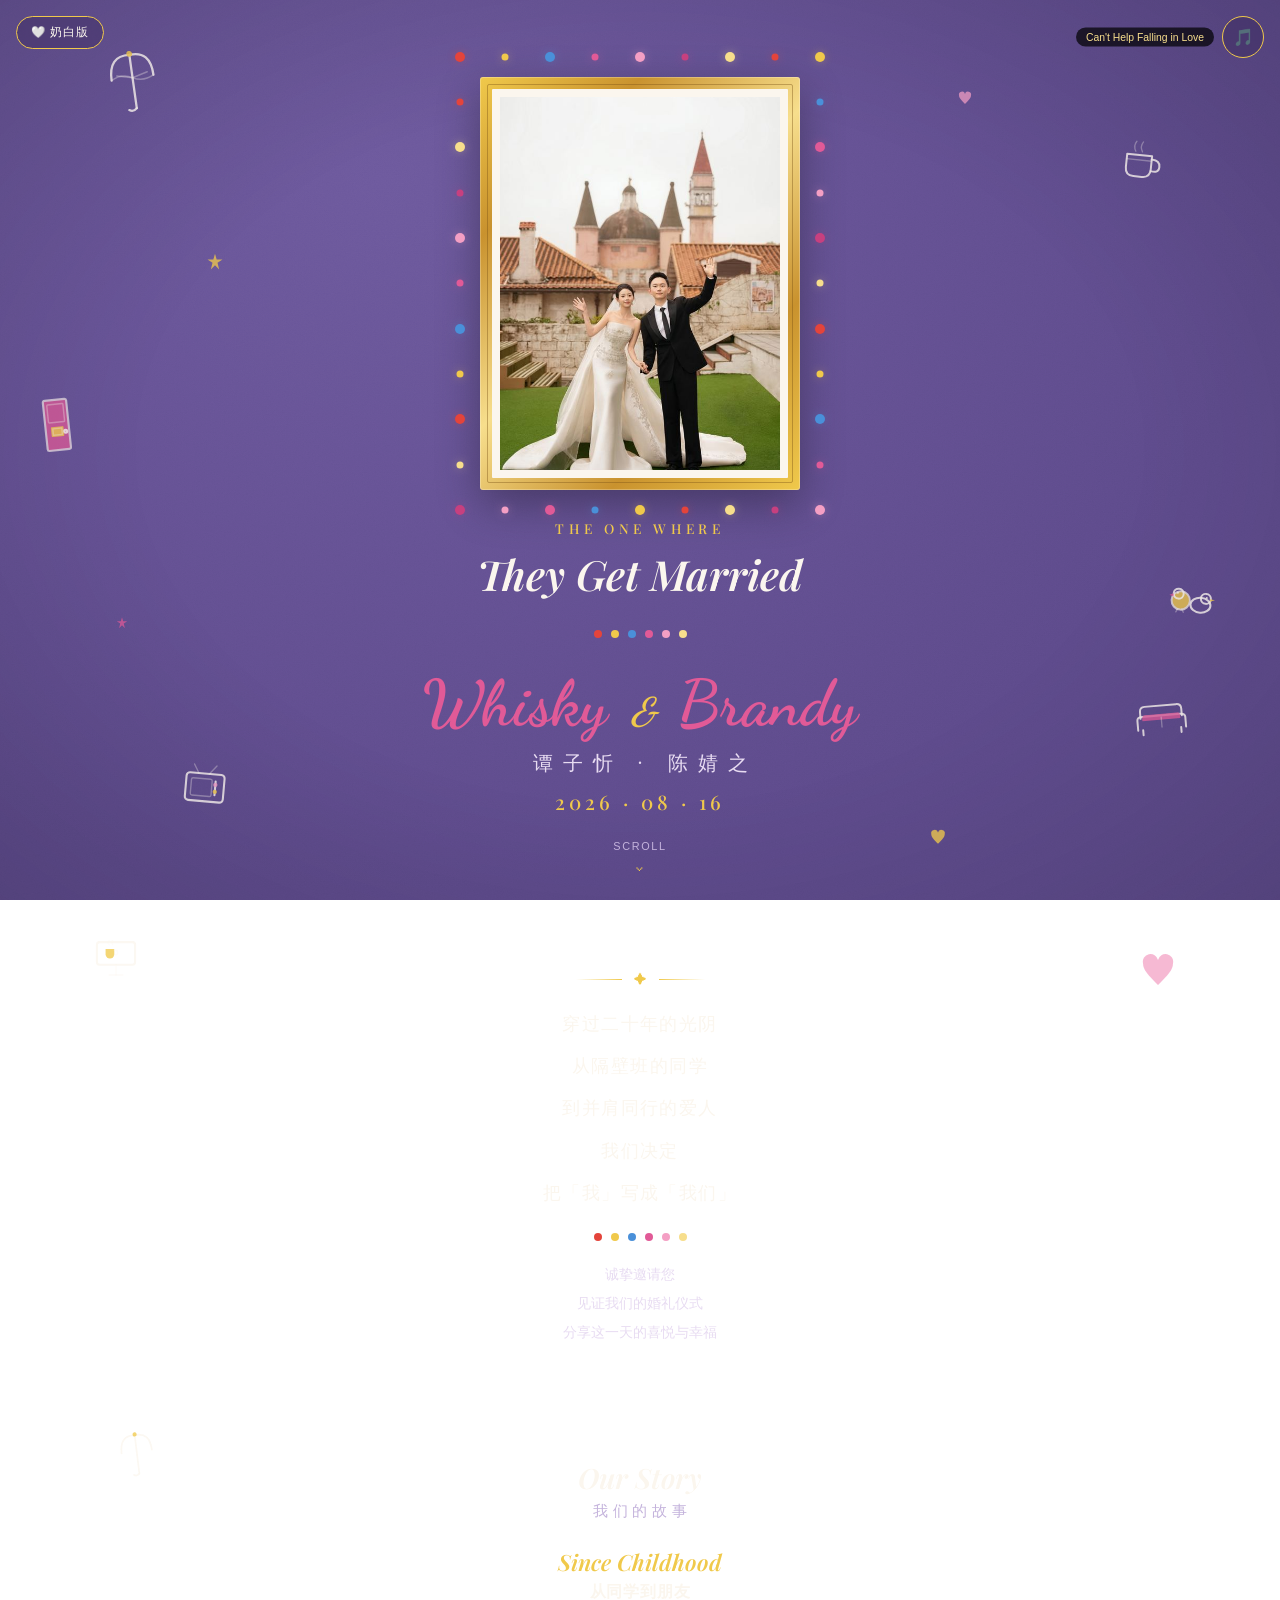
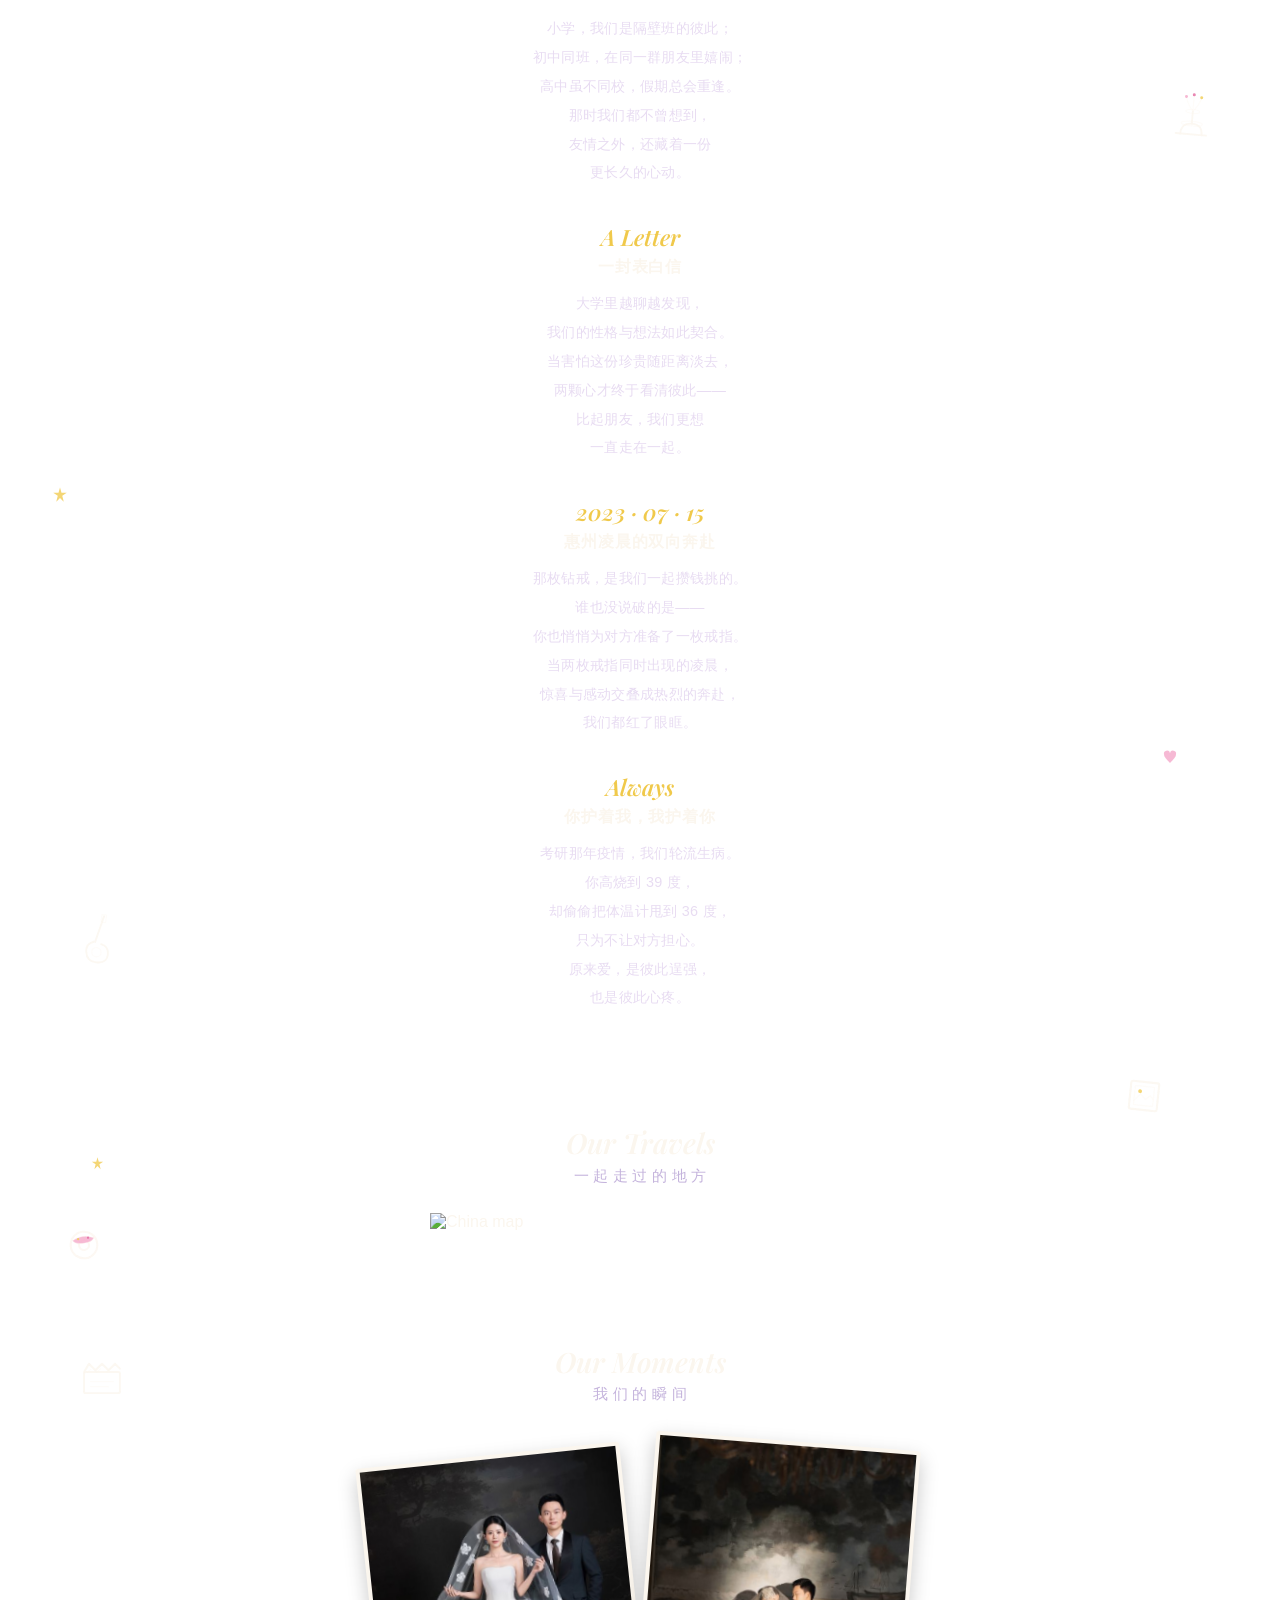
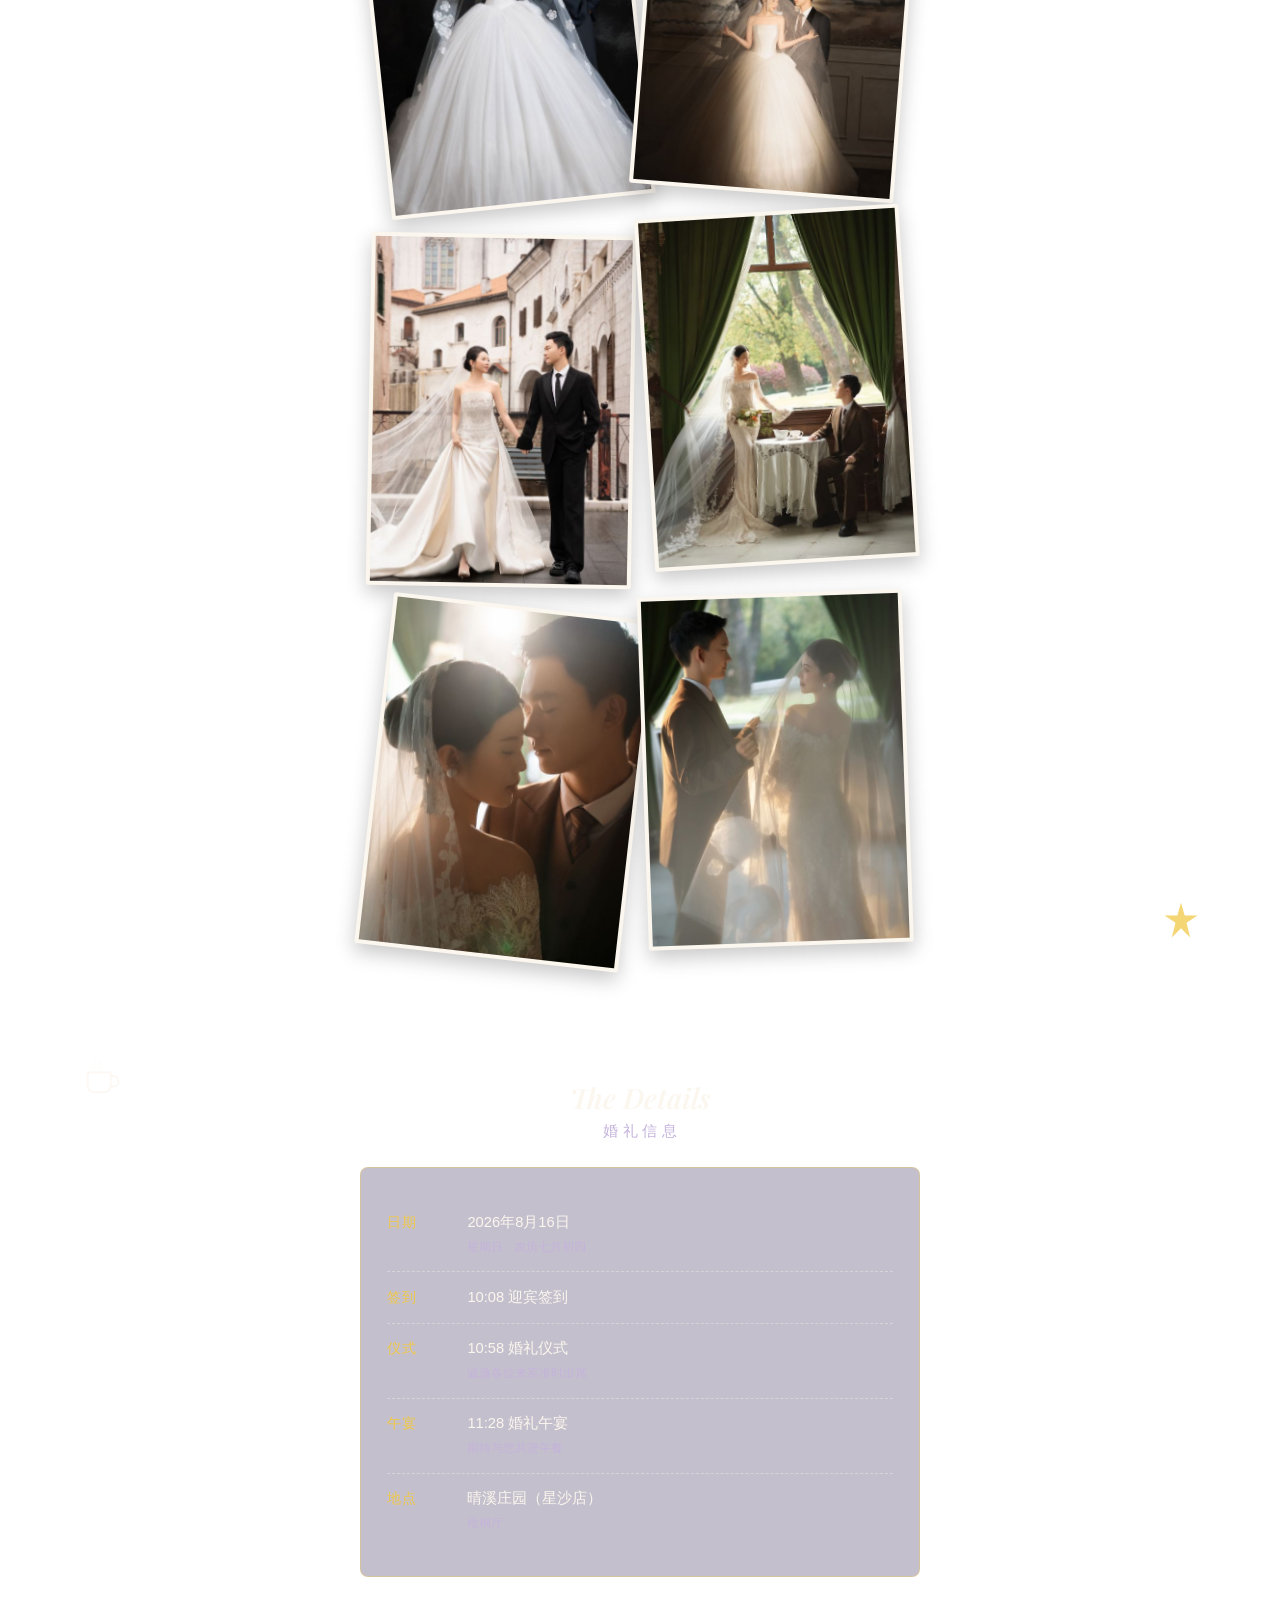
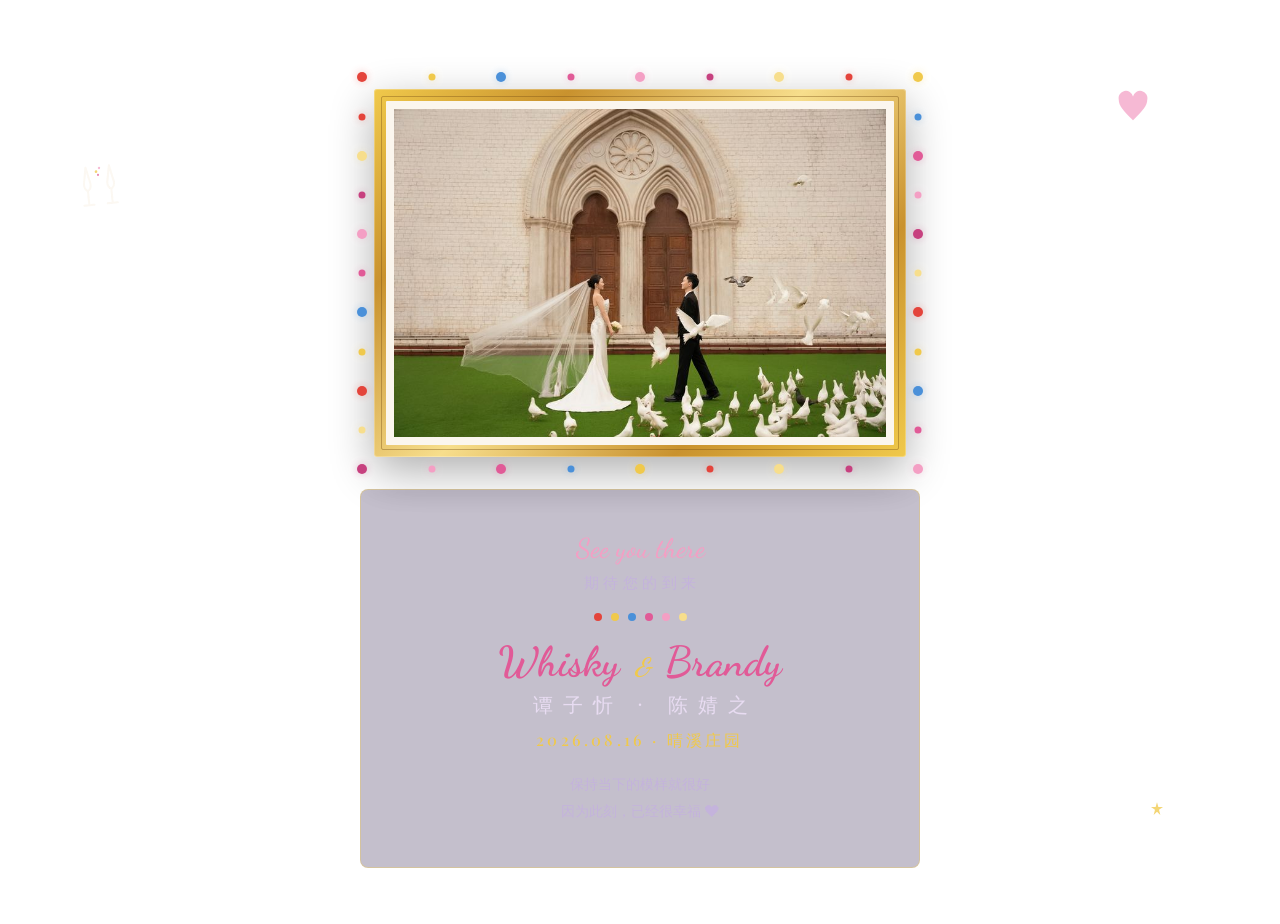
==== index.html @ 1d5b70a1 "Update with map img tag" ====
<!DOCTYPE html>
<html lang="zh-CN">
<head>
  <meta charset="UTF-8">
  <meta name="viewport" content="width=device-width, initial-scale=1.0, maximum-scale=1.0, user-scalable=no">
  <meta name="description" content="谭子忻 & 陈婧之 婚礼请帖 · 2026.08.16">
  <meta property="og:title" content="Whisky ❤ Brandy 婚礼请帖">
  <meta property="og:description" content="The One Where They Get Married · 2026年8月16日 · 晴溪庄园">
  <title>Whisky ❤ Brandy | 婚礼请帖</title>
  <style>
@font-face {
  font-family: 'Playfair Display';
  font-style: italic;
  font-weight: 400;
  font-display: swap;
  src: url([data-uri]) format('truetype');
}
@font-face {
  font-family: 'Playfair Display';
  font-style: italic;
  font-weight: 500;
  font-display: swap;
  src: url([data-uri]) format('truetype');
}
@font-face {
  font-family: 'Playfair Display';
  font-style: italic;
  font-weight: 600;
  font-display: swap;
  src: url([data-uri]) format('truetype');
}
@font-face {
  font-family: 'Playfair Display';
  font-style: normal;
  font-weight: 400;
  font-display: swap;
  src: url([data-uri]) format('truetype');
}
@font-face {
  font-family: 'Playfair Display';
  font-style: normal;
  font-weight: 500;
  font-display: swap;
  src: url([data-uri]) format('truetype');
}
@font-face {
  font-family: 'Playfair Display';
  font-style: normal;
  font-weight: 600;
  font-display: swap;
  src: url([data-uri]) format('truetype');
}
@font-face {
  font-family: 'Playfair Display';
  font-style: normal;
  font-weight: 700;
  font-display: swap;
  src: url([data-uri]) format('truetype');
}

@font-face {
  font-family: 'Dancing Script';
  font-style: normal;
  font-weight: 500;
  font-display: swap;
  src: url([data-uri]) format('truetype');
}
@font-face {
  font-family: 'Dancing Script';
  font-style: normal;
  font-weight: 600;
  font-display: swap;
  src: url([data-uri]) format('truetype');
}
@font-face {
  font-family: 'Dancing Script';
  font-style: normal;
  font-weight: 700;
  font-display: swap;
  src: url([data-uri]) format('truetype');
}


/* ============================================
   老友记浪漫紫 · 婚礼请帖
   谭子忻 Whisky ❤ 陈婧之 Brandy
   参照：小红书 @爱画画的金水水 手绘老友记风格
   双主题：纸质紫 / 纸质奶白
   ============================================ */



/* ============================================
   主题变量
   ============================================ */
:root {
  --font-serif: 'Playfair Display', 'Noto Serif SC', serif;
  --font-serif-cn: 'STSong', 'Songti SC', 'Noto Serif SC', 'SimSun', serif;
  --font-body: 'PingFang SC', 'Heiti SC', 'Microsoft YaHei', 'Hiragino Sans GB', sans-serif;
  --font-script: 'Dancing Script', cursive;
  --transition: 0.5s cubic-bezier(0.25, 0.46, 0.45, 0.94);
}

/* ===== 纸质紫主题 ===== */
.theme-purple {
  --paper-base: #6E5A9E;          /* 纸质暖紫底 */
  --paper-base-2: #5E4B8C;
  --ink: #FBF6EE;                 /* 主文字（奶白墨） */
  --ink-soft: #E8DCF2;
  --ink-muted: #C4B3DC;
  --accent-gold: #F0C94B;         /* 金色 */
  --accent-gold-soft: #F7DE8C;
  --accent-pink: #F49FC4;         /* 柔粉 */
  --accent-magenta: #E15A97;      /* 品红 */
  --line-color: rgba(251, 246, 238, 0.85);  /* 手绘线条色 */
  --line-soft: rgba(251, 246, 238, 0.35);
  --panel-bg: rgba(43, 27, 74, 0.28);
  --panel-border: rgba(240, 201, 75, 0.35);
  --frame-mat: #FBF6EE;           /* 相框卡纸色 */
}

/* ===== 纸质奶白主题 ===== */
.theme-cream {
  --paper-base: #F3EADA;          /* 纸质奶白底 */
  --paper-base-2: #EBE0CC;
  --ink: #5A3A6E;                 /* 主文字（紫墨） */
  --ink-soft: #6E4E82;
  --ink-muted: #A98FB8;
  --accent-gold: #C99A2E;
  --accent-gold-soft: #E0B84E;
  --accent-pink: #D96BA0;
  --accent-magenta: #C7407F;
  --line-color: rgba(90, 58, 110, 0.8);
  --line-soft: rgba(90, 58, 110, 0.3);
  --panel-bg: rgba(255, 255, 255, 0.4);
  --panel-border: rgba(201, 154, 46, 0.4);
  --frame-mat: #FFFDF8;
}

/* ============================================
   RESET
   ============================================ */
*, *::before, *::after { margin: 0; padding: 0; box-sizing: border-box; }

html { scroll-behavior: smooth; -webkit-tap-highlight-color: transparent; }

body {
  font-family: var(--font-body);
  color: var(--ink);
  min-height: 100vh;
  overflow-x: hidden;
  -webkit-font-smoothing: antialiased;
  -moz-osx-font-smoothing: grayscale;
  position: relative;
}

/* ============================================
   纸质质感背景
   底色渐变 + SVG 噪点纸纹 + 极淡纤维
   ============================================ */
.paper-bg {
  position: fixed; inset: 0; z-index: -3;
  background:
    radial-gradient(ellipse at 30% 20%, var(--paper-base) 0%, var(--paper-base-2) 70%, var(--paper-base-2) 100%);
}

/* 纸张纤维噪点（SVG feTurbulence data URI） */
.paper-texture {
  position: fixed; inset: 0; z-index: -2;
  background-image: url("data:image/svg+xml,%3Csvg xmlns='http://www.w3.org/2000/svg' width='300' height='300'%3E%3Cfilter id='n'%3E%3CfeTurbulence type='fractalNoise' baseFrequency='0.9' numOctaves='4' stitchTiles='stitch'/%3E%3CfeColorMatrix type='saturate' values='0'/%3E%3C/filter%3E%3Crect width='100%25' height='100%25' filter='url(%23n)'/%3E%3C/svg%3E");
  opacity: 0.05;
  mix-blend-mode: overlay;
  pointer-events: none;
}

/* 柔和光晕 */
.paper-vignette {
  position: fixed; inset: 0; z-index: -1;
  background: radial-gradient(ellipse at center, transparent 55%, rgba(0,0,0,0.12) 100%);
  pointer-events: none;
}

/* ============================================
   手绘卡通装饰 — 散落定位
   ============================================ */
.doodle {
  position: absolute;
  pointer-events: none;
  z-index: 1;
  opacity: 0.9;
}

.doodle svg { display: block; width: 100%; height: 100%; }

/* 线描路径统一色（全局适用） */
.stroke, .doodle .stroke {
  fill: none;
  stroke: var(--line-color);
  stroke-width: 2.4;
  stroke-linecap: round;
  stroke-linejoin: round;
}

.stroke-thin, .doodle .stroke-thin {
  fill: none;
  stroke: var(--line-soft);
  stroke-width: 1.6;
  stroke-linecap: round;
  stroke-linejoin: round;
}

.doodle .fill-gold { fill: var(--accent-gold); opacity: 0.85; }
.doodle .fill-pink { fill: var(--accent-pink); opacity: 0.8; }
.doodle .fill-mag { fill: var(--accent-magenta); opacity: 0.8; }

/* 漂浮动画 */
.float-a { animation: floatA 6s ease-in-out infinite; }
.float-b { animation: floatB 7s ease-in-out infinite; }
.float-c { animation: floatC 5.5s ease-in-out infinite; }

@keyframes floatA { 0%,100%{transform:translateY(0) rotate(-3deg);} 50%{transform:translateY(-10px) rotate(3deg);} }
@keyframes floatB { 0%,100%{transform:translateY(0) rotate(2deg);} 50%{transform:translateY(-8px) rotate(-2deg);} }
@keyframes floatC { 0%,100%{transform:translate(0,0) scale(1);} 50%{transform:translate(0,-6px) scale(1.05);} }

/* ============================================
   🎬 金色相框 — 老友记灵魂（Monica 门上的金相框）
   ============================================ */
.gold-frame {
  position: relative;
  padding: 12px;
  background:
    linear-gradient(135deg, #F0C94B 0%, #C9922E 22%, #F7DE8C 48%, #C9922E 74%, #F0C94B 100%);
  border-radius: 3px;
  box-shadow:
    0 0 0 1px rgba(255,255,255,0.25) inset,
    0 14px 44px rgba(0,0,0,0.32);
}

.gold-frame::before {
  content: '';
  position: absolute;
  inset: 7px;
  border: 1.5px solid rgba(120,80,20,0.4);
  border-radius: 2px;
  pointer-events: none;
  z-index: 2;
}

/* 相框卡纸内衬 */
.gold-frame .mat {
  padding: 8px;
  background: var(--frame-mat);
  border-radius: 1px;
}

.gold-frame .frame-photo {
  position: relative;
  overflow: hidden;
  display: block;
  line-height: 0;
}

.gold-frame .frame-photo img {
  display: block;
  width: 100%;
  height: auto;
  object-fit: cover;
}

/* 相框四周彩色圆点环 */
.dot-ring { position: absolute; inset: -20px; pointer-events: none; z-index: 1; }
.deco-dot { position: absolute; border-radius: 50%; z-index: 1; transform: translate(-50%,-50%); }

/* ============================================
   📝 排版
   ============================================ */
.episode-label {
  font-family: var(--font-serif);
  font-size: clamp(0.68rem, 2.2vw, 0.85rem);
  font-weight: 500;
  letter-spacing: 0.34em;
  text-transform: uppercase;
  color: var(--accent-gold);
  text-align: center;
}

.main-title {
  font-family: var(--font-serif);
  font-size: clamp(1.7rem, 5.5vw, 2.6rem);
  font-weight: 700;
  font-style: italic;
  color: var(--ink);
  text-align: center;
  line-height: 1.25;
}

.couple-names {
  font-family: var(--font-script);
  font-size: clamp(2.6rem, 8.5vw, 4rem);
  font-weight: 700;
  color: var(--accent-magenta);
  text-align: center;
  line-height: 1.1;
}

.couple-names .amp { color: var(--accent-gold); font-size: 0.6em; font-style: italic; padding: 0 0.12em; }

.couple-names-cn {
  font-family: var(--font-serif-cn);
  font-size: clamp(1rem, 3vw, 1.25rem);
  font-weight: 500;
  color: var(--ink-soft);
  text-align: center;
  letter-spacing: 0.5em;
  text-indent: 0.5em;
}

.date-display {
  font-family: var(--font-serif);
  font-size: clamp(1rem, 3vw, 1.25rem);
  font-weight: 500;
  color: var(--accent-gold);
  text-align: center;
  letter-spacing: 0.2em;
}

.section-heading {
  font-family: var(--font-serif);
  font-size: clamp(1.3rem, 4vw, 1.75rem);
  font-weight: 600;
  font-style: italic;
  color: var(--ink);
  text-align: center;
  margin-bottom: 0.3rem;
}

.section-heading-cn {
  font-family: var(--font-serif-cn);
  font-size: clamp(0.82rem, 2.5vw, 0.95rem);
  font-weight: 400;
  color: var(--ink-muted);
  letter-spacing: 0.3em;
  text-align: center;
  text-indent: 0.3em;
  margin-bottom: 1.6rem;
}

/* ============================================
   分隔装饰
   ============================================ */
.dot-divider {
  display: flex; align-items: center; justify-content: center;
  gap: 9px; margin: 1.2rem 0;
}
.dot-divider span { width: 8px; height: 8px; border-radius: 50%; }
.dot-divider span:nth-child(1){background:#E4443B;}
.dot-divider span:nth-child(2){background:var(--accent-gold);}
.dot-divider span:nth-child(3){background:#4A90D9;}
.dot-divider span:nth-child(4){background:var(--accent-magenta);}
.dot-divider span:nth-child(5){background:var(--accent-pink);}
.dot-divider span:nth-child(6){background:var(--accent-gold-soft);}

.line-divider {
  display: flex; align-items: center; justify-content: center;
  gap: 12px; margin: 1rem 0; color: var(--accent-gold); font-size: 0.8rem;
}
.line-divider::before, .line-divider::after {
  content: ''; width: 46px; height: 1px;
  background: linear-gradient(90deg, transparent, var(--accent-gold));
}
.line-divider::after { background: linear-gradient(90deg, var(--accent-gold), transparent); }

/* ============================================
   信息面板
   ============================================ */
.info-panel {
  background: var(--panel-bg);
  border: 1px solid var(--panel-border);
  border-radius: 8px;
  padding: 1.8rem 1.6rem;
  backdrop-filter: blur(4px);
  -webkit-backdrop-filter: blur(4px);
}

.info-row {
  display: flex; align-items: baseline; gap: 1rem;
  padding: 0.85rem 0;
  border-bottom: 1px dashed var(--line-soft);
}
.info-row:last-child { border-bottom: none; }
.info-row .label {
  font-family: var(--font-serif-cn); font-size: 0.9rem;
  color: var(--accent-gold); min-width: 4.5em; letter-spacing: 0.1em; font-weight: 500;
}
.info-row .value {
  font-family: var(--font-body); font-size: 0.92rem;
  color: var(--ink); line-height: 1.6; font-weight: 300; flex: 1;
}
.info-row .value .sub { display: block; font-size: 0.78rem; color: var(--ink-muted); margin-top: 0.2rem; }

/* ============================================
   照片
   ============================================ */
.photo { overflow: hidden; border-radius: 4px; border: 1px solid var(--panel-border); }
.photo img { display: block; width: 100%; height: 100%; object-fit: cover; transition: transform var(--transition); }
.photo:hover img { transform: scale(1.05); }

/* ============================================
   音乐按钮
   ============================================ */
.music-player { position: fixed; top: 16px; right: 16px; z-index: 100; }
.music-btn {
  width: 42px; height: 42px; border-radius: 50%;
  border: 1.5px solid var(--accent-gold);
  background: var(--panel-bg);
  color: var(--accent-gold);
  font-size: 1.05rem; cursor: pointer;
  backdrop-filter: blur(8px);
  display: flex; align-items: center; justify-content: center;
  transition: all var(--transition);
}
.music-btn:hover { background: rgba(225,90,151,0.25); }
.music-btn.playing { animation: musicPulse 1.4s ease-in-out infinite; }
.music-label {
  position: absolute; right: 50px; top: 50%; transform: translateY(-50%);
  background: rgba(0,0,0,0.7); color: #F7DE8C; font-size: 0.65rem;
  padding: 4px 10px; border-radius: 12px; white-space: nowrap;
  opacity: 0; transition: opacity 0.3s; pointer-events: none;
}
.music-label.show { opacity: 1; }
@keyframes musicPulse { 0%,100%{transform:scale(1);} 50%{transform:scale(1.08);} }

/* ============================================
   主题切换按钮
   ============================================ */
.theme-switch {
  position: fixed; top: 16px; left: 16px; z-index: 100;
  display: inline-flex; align-items: center; gap: 6px;
  padding: 8px 14px; border-radius: 50px;
  border: 1.5px solid var(--accent-gold);
  background: var(--panel-bg);
  color: var(--ink);
  font-family: var(--font-serif-cn); font-size: 0.72rem; letter-spacing: 0.08em;
  cursor: pointer; text-decoration: none;
  backdrop-filter: blur(8px);
  transition: all var(--transition);
}
.theme-switch:hover { background: rgba(225,90,151,0.2); }

/* ============================================
   进场动画
   ============================================ */
.reveal { opacity: 0; transform: translateY(28px); transition: opacity 0.9s ease, transform 0.9s ease; }
.reveal.in { opacity: 1; transform: translateY(0); }

/* 滚动条 / 选中 */
::-webkit-scrollbar { width: 4px; }
::-webkit-scrollbar-track { background: transparent; }
::-webkit-scrollbar-thumb { background: var(--panel-border); border-radius: 2px; }
::selection { background: rgba(225,90,151,0.4); color: #fff; }

/* ============================================
   滚动版布局 · scroll.css
   ============================================ */

/* --- 封面 --- */
.hero {
  position: relative;
  min-height: 100vh;
  display: flex;
  flex-direction: column;
  align-items: center;
  justify-content: center;
  padding: 4.5rem 1.5rem 5rem;
  overflow: hidden;
}

.hero-inner {
  display: flex;
  flex-direction: column;
  align-items: center;
  gap: 1.8rem;
  max-width: 380px;
  width: 100%;
  position: relative;
  z-index: 2;
}

.hero-frame {
  position: relative;
  width: 100%;
  max-width: 290px;
  margin: 0 auto;
}

.hero-frame .frame-photo img { aspect-ratio: 3 / 4; }

/* 双图封面：两张并排微微倾斜 */
.hero-duo {
  position: relative;
  display: flex;
  justify-content: center;
  align-items: flex-start;
  gap: 0;
  width: 100%;
  max-width: 340px;
  margin: 0 auto;
  padding: 6px 0;
}
.hero-duo .duo-frame {
  position: relative;
  width: 52%;
  flex: 0 0 52%;
}
.hero-duo .duo-frame .frame-photo img { aspect-ratio: 3 / 4; }
.hero-duo .duo-a { transform: rotate(-4deg); z-index: 2; }
.hero-duo .duo-b { transform: rotate(4deg); margin-left: -12%; z-index: 1; margin-top: 18px; }
.hero-duo .duo-frame .dot-ring { inset: -14px; }

.hero-text {
  display: flex;
  flex-direction: column;
  align-items: center;
  gap: 0.7rem;
  width: 100%;
}

/* 下滑提示 */
.scroll-cue {
  position: absolute;
  bottom: 1.6rem;
  left: 50%;
  transform: translateX(-50%);
  display: flex;
  flex-direction: column;
  align-items: center;
  gap: 0.2rem;
  color: var(--ink-muted);
  font-size: 0.68rem;
  letter-spacing: 0.15em;
  z-index: 2;
  animation: cueBounce 2s ease-in-out infinite;
}
.scroll-cue .arrow { font-size: 1.2rem; line-height: 1; color: var(--accent-gold); }
@keyframes cueBounce {
  0%,100% { transform: translateX(-50%) translateY(0); opacity: 0.5; }
  50% { transform: translateX(-50%) translateY(6px); opacity: 1; }
}

/* --- 通用 section --- */
.section {
  position: relative;
  padding: 3.5rem 1.5rem;
  display: flex;
  justify-content: center;
  overflow: hidden;
}
.section-inner { width: 100%; max-width: 420px; position: relative; z-index: 2; }

/* --- 邀请诗 --- */
.invite { text-align: center; }
.invite-poem {
  font-family: var(--font-serif-cn);
  font-size: 1.1rem; font-weight: 300;
  color: var(--ink); line-height: 2.4; letter-spacing: 0.08em;
}
.invite-sub {
  font-family: var(--font-body); font-size: 0.9rem; font-weight: 300;
  color: var(--ink-soft); line-height: 2; margin-top: 0.5rem;
}

/* --- 故事时间线 --- */
.story-item { margin-bottom: 2.2rem; }
.story-item:last-child { margin-bottom: 0; }

.story-year {
  font-family: var(--font-serif);
  font-size: 1.4rem; font-weight: 700; font-style: italic;
  color: var(--accent-gold);
  text-align: center; margin-bottom: 0.3rem;
}
.story-title {
  font-family: var(--font-serif-cn);
  font-size: 1rem; font-weight: 600;
  color: var(--ink); text-align: center; margin-bottom: 0.7rem;
  letter-spacing: 0.05em;
}
.story-text {
  font-family: var(--font-body); font-size: 0.9rem; font-weight: 300;
  color: var(--ink-soft); line-height: 2; text-align: center; letter-spacing: 0.02em;
}

/* --- 我们的小事（favorites） --- */
.fav-grid {
  display: grid;
  grid-template-columns: repeat(2, 1fr);
  gap: 12px;
}
.fav-card {
  background: var(--panel-bg);
  border: 1px solid var(--panel-border);
  border-radius: 8px;
  padding: 1.2rem 1rem;
  text-align: center;
}
.fav-icon { width: 44px; height: 44px; margin: 0 auto 0.6rem; }
.fav-label {
  font-family: var(--font-serif-cn); font-size: 0.78rem;
  color: var(--accent-gold); letter-spacing: 0.15em; margin-bottom: 0.3rem;
}
.fav-value {
  font-family: var(--font-body); font-size: 0.85rem; font-weight: 300;
  color: var(--ink); line-height: 1.6;
}

/* --- 照片墙（2×3 网格，倾斜错落，松弛拍立得感） --- */
.gallery {
  display: grid;
  grid-template-columns: repeat(2, 1fr);
  gap: 24px 18px;
  padding: 14px 6px;
}
.gallery .photo {
  aspect-ratio: 3 / 4;
  border: 4px solid var(--frame-mat);
  border-radius: 3px;
  box-shadow: 0 8px 20px rgba(0, 0, 0, 0.22);
  transition: transform var(--transition), box-shadow var(--transition);
  will-change: transform;
}
/* 每张不同的倾斜 + 上下左右错落（大幅随机，无规律） */
.gallery .photo:nth-child(1) { transform: rotate(-6deg) translate(6px, 10px); }
.gallery .photo:nth-child(2) { transform: rotate(4.5deg) translate(-7px, -4px); }
.gallery .photo:nth-child(3) { transform: rotate(1deg) translate(3px, 12px); }
.gallery .photo:nth-child(4) { transform: rotate(-3.5deg) translate(-4px, -11px); }
.gallery .photo:nth-child(5) { transform: rotate(6.5deg) translate(8px, 5px); }
.gallery .photo:nth-child(6) { transform: rotate(-2deg) translate(-6px, -7px); }
/* 悬停扶正、微微放大 */
.gallery .photo:hover {
  transform: rotate(0deg) translateY(0) scale(1.04);
  box-shadow: 0 12px 28px rgba(0, 0, 0, 0.3);
  z-index: 3;
}
.gallery .full { grid-column: 1 / -1; aspect-ratio: 3 / 2; }
/* 横跨整行 + 保持原比例（不裁剪） */
.gallery .full-natural { grid-column: 1 / -1; }
.gallery .full-natural { aspect-ratio: auto; }
.gallery .full-natural img { aspect-ratio: auto; height: auto; }

/* --- 结尾金相框大图（保持原比例，宽度与下方 block 一致） --- */
.closing-frame {
  width: 95%;
  margin: 0 auto 2rem;
  position: relative;
}
.closing-frame .dot-ring { inset: -12px; }
.closing-frame .frame-photo img { aspect-ratio: auto; height: auto; }

/* --- 尾页 --- */
.closing { text-align: center; padding: 2.6rem 1.6rem; }
.closing-script {
  font-family: var(--font-script); font-size: 1.7rem;
  color: var(--accent-pink); margin-bottom: 0.5rem;
}
.closing-bless {
  font-family: var(--font-serif-cn); font-size: 0.9rem;
  color: var(--ink-muted); line-height: 1.9; margin-top: 1.2rem;
}

/* ============================================
   响应式
   ============================================ */
@media (max-width: 380px) {
  .hero { padding: 3.5rem 1rem 4rem; }
  .hero-frame { max-width: 240px; }
  .section { padding: 2.8rem 1rem; }
  .gallery { gap: 7px; }
}

@media (min-width: 768px) {
  .hero-inner { max-width: 440px; }
  .hero-frame { max-width: 320px; }
  .section-inner { max-width: 560px; }
  .fav-grid { grid-template-columns: repeat(4, 1fr); }
}

</style>
</head>
<body class="theme-purple">

  <div class="paper-bg"></div>
  <div class="paper-texture"></div>
  <div class="paper-vignette"></div>

  <!-- 🎵 婚礼音乐（Can't Help Falling in Love） -->
  <audio id="bgMusic" loop preload="auto" style="display:none;">
    <source src="music/wedding-song.mp3" type="audio/mpeg">
  </audio>
  <div class="music-player">
    <button class="music-btn" id="musicBtn" title="播放婚礼音乐">🎵</button>
    <span class="music-label" id="musicLabel">Can't Help Falling in Love</span>
  </div>

  <!-- 🎨 主题切换 -->
  <a class="theme-switch" href="cream.html">🤍 奶白版</a>

  <!-- ==================== 封面 ==================== -->
  <section class="hero">
    <!-- 手绘卡通装饰（随机打散，不对称） -->
    <div class="doodle float-a" style="top:5%;left:8%;width:62px;height:72px;transform:rotate(-8deg);" aria-hidden="true">
      <!-- 黄伞 -->
      <svg viewBox="0 0 60 75">
        <path class="stroke" d="M8 34 Q8 8 30 10 Q52 8 52 34"/>
        <path class="stroke-thin" d="M8 34 Q19 28 30 34 Q41 40 52 34"/>
        <line class="stroke" x1="30" y1="10" x2="30" y2="66"/>
        <path class="stroke" d="M30 66 Q26 70 22 67"/>
        <line class="stroke-thin" x1="30" y1="34" x2="14" y2="30"/>
        <line class="stroke-thin" x1="30" y1="34" x2="46" y2="30"/>
        <circle class="fill-gold" cx="30" cy="9" r="3"/>
      </svg>
    </div>

    <div class="doodle float-b" style="top:15%;right:9%;width:50px;height:50px;transform:rotate(6deg);" aria-hidden="true">
      <!-- 咖啡杯 Central Perk -->
      <svg viewBox="0 0 60 60">
        <path class="stroke-thin" d="M24 8 Q20 14 24 20 M32 8 Q28 14 32 20"/>
        <path class="stroke" d="M14 24 H44 V40 Q44 50 34 50 H24 Q14 50 14 40 Z"/>
        <path class="stroke" d="M44 28 Q54 28 54 36 Q54 44 44 42"/>
        <line class="stroke-thin" x1="14" y1="30" x2="44" y2="30"/>
      </svg>
    </div>

    <div class="doodle float-c" style="bottom:10%;left:14%;width:52px;height:52px;transform:rotate(5deg);" aria-hidden="true">
      <!-- 小电视机 Friends -->
      <svg viewBox="0 0 60 60">
        <rect class="stroke" x="8" y="18" width="44" height="32" rx="4"/>
        <rect class="stroke-thin" x="14" y="24" width="24" height="20" rx="2"/>
        <line class="stroke" x1="42" y1="26" x2="42" y2="42"/>
        <circle class="fill-pink" cx="42" cy="30" r="2.5"/>
        <circle class="fill-gold" cx="42" cy="38" r="2.5"/>
        <line class="stroke-thin" x1="22" y1="18" x2="16" y2="8"/>
        <line class="stroke-thin" x1="34" y1="18" x2="42" y2="8"/>
      </svg>
    </div>

    <div class="doodle float-a" style="bottom:18%;right:7%;width:58px;height:46px;transform:rotate(-5deg);" aria-hidden="true">
      <!-- 橙色沙发 Central Perk -->
      <svg viewBox="0 0 70 55">
        <path class="stroke" d="M10 30 V22 Q10 16 16 16 H54 Q60 16 60 22 V30"/>
        <path class="stroke" d="M6 44 V32 Q6 28 12 28 H58 Q64 28 64 32 V44"/>
        <path class="fill-mag" d="M12 30 Q12 26 16 26 H54 Q58 26 58 30 V33 H12 Z" opacity="0.35"/>
        <line class="stroke" x1="12" y1="44" x2="12" y2="50"/>
        <line class="stroke" x1="58" y1="44" x2="58" y2="50"/>
        <line class="stroke-thin" x1="35" y1="30" x2="35" y2="42"/>
      </svg>
    </div>

    <div class="doodle float-c" style="top:44%;left:3%;width:36px;height:58px;transform:rotate(-6deg);" aria-hidden="true">
      <!-- Monica 紫色门 + 金色猫眼相框 -->
      <svg viewBox="0 0 40 64">
        <rect class="stroke fill-mag" x="8" y="4" width="26" height="56" rx="2" opacity="0.28"/>
        <rect class="stroke-thin" x="12" y="9" width="18" height="20" rx="1"/>
        <rect class="fill-gold" x="14" y="34" width="14" height="11" rx="1"/>
        <rect class="stroke-thin" x="16" y="36" width="10" height="7"/>
        <circle class="stroke" cx="30" cy="40" r="1.6"/>
      </svg>
    </div>

    <div class="doodle float-b" style="top:64%;right:5%;width:50px;height:42px;transform:rotate(4deg);" aria-hidden="true">
      <!-- 小鸡 & 小鸭 Joey&Chandler -->
      <svg viewBox="0 0 60 50">
        <circle class="stroke fill-gold" cx="18" cy="30" r="11"/>
        <circle class="stroke" cx="15" cy="22" r="6"/>
        <circle cx="14" cy="21" r="1.2" fill="currentColor" style="color:var(--line-color)"/>
        <path class="fill-mag" d="M9 22 L4 24 L9 26 Z"/>
        <path class="stroke-thin" d="M15 40 l-2 4 M20 40 l2 4"/>
        <ellipse class="stroke" cx="42" cy="34" rx="12" ry="9"/>
        <circle class="stroke" cx="48" cy="26" r="6"/>
        <circle cx="49" cy="25" r="1.2" fill="currentColor" style="color:var(--line-color)"/>
        <path class="fill-gold" d="M53 26 L59 27 L53 29 Z"/>
      </svg>
    </div>

    <!-- 小装饰：星、心（随机点缀） -->
    <div class="doodle float-b" style="top:28%;left:16%;width:20px;height:20px;" aria-hidden="true">
      <svg viewBox="0 0 24 24"><path class="fill-gold" d="M12 2 L14 9 L21 9 L15 13 L17 21 L12 16 L7 21 L9 13 L3 9 L10 9 Z"/></svg>
    </div>
    <div class="doodle float-c" style="top:10%;right:24%;width:16px;height:16px;" aria-hidden="true">
      <svg viewBox="0 0 24 24"><path class="fill-pink" d="M12 21 C6 15 3 12 3 8 A4 4 0 0 1 12 6 A4 4 0 0 1 21 8 C21 12 18 15 12 21 Z"/></svg>
    </div>
    <div class="doodle float-a" style="bottom:30%;left:9%;width:14px;height:14px;" aria-hidden="true">
      <svg viewBox="0 0 24 24"><path class="fill-mag" d="M12 2 L14 9 L21 9 L15 13 L17 21 L12 16 L7 21 L9 13 L3 9 L10 9 Z"/></svg>
    </div>
    <div class="doodle float-b" style="bottom:6%;right:26%;width:18px;height:18px;" aria-hidden="true">
      <svg viewBox="0 0 24 24"><path class="fill-gold" d="M12 21 C6 15 3 12 3 8 A4 4 0 0 1 12 6 A4 4 0 0 1 21 8 C21 12 18 15 12 21 Z"/></svg>
    </div>

    <div class="hero-inner">
      <div class="hero-frame">
        <div class="dot-ring"></div>
        <div class="gold-frame">
          <div class="mat">
            <div class="frame-photo">
              <img src="photos/微信图片_20260705154415_16570_7.jpg" alt="Whisky & Brandy" loading="eager">
            </div>
          </div>
        </div>
      </div>

      <div class="hero-text">
        <p class="episode-label reveal">The One Where</p>
        <h1 class="main-title reveal">They Get Married</h1>
        <div class="dot-divider reveal"><span></span><span></span><span></span><span></span><span></span><span></span></div>
        <h2 class="couple-names reveal">Whisky <span class="amp">&</span> Brandy</h2>
        <p class="couple-names-cn reveal">谭子忻 · 陈婧之</p>
        <p class="date-display reveal">2026 · 08 · 16</p>
      </div>
    </div>

    <div class="scroll-cue"><span>SCROLL</span><span class="arrow">⌄</span></div>
  </section>
  <!-- ==================== 邀请诗 ==================== -->
  <section class="section">
    <div class="doodle float-c" style="top:10%;right:8%;width:40px;height:40px;" aria-hidden="true">
      <svg viewBox="0 0 24 24"><path class="fill-pink" d="M12 21 C6 15 3 12 3 8 A4 4 0 0 1 12 6 A4 4 0 0 1 21 8 C21 12 18 15 12 21 Z"/></svg>
    </div>
    <div class="doodle float-a" style="top:6%;left:7%;width:52px;height:52px;" aria-hidden="true">
      <!-- Central Perk 咖啡招牌 -->
      <svg viewBox="0 0 60 60">
        <rect class="stroke" x="8" y="14" width="44" height="26" rx="3"/>
        <line class="stroke-thin" x1="30" y1="40" x2="30" y2="52"/>
        <line class="stroke-thin" x1="22" y1="52" x2="38" y2="52"/>
        <path class="fill-gold" d="M18 22 h10 v6 a5 5 0 0 1 -10 0 Z" opacity="0.7"/>
        <path class="stroke-thin" d="M28 23 q4 0 4 3 t-4 3"/>
        <path class="stroke-thin" d="M22 17 q-2 -3 0 -5 M26 17 q-2 -3 0 -5"/>
      </svg>
    </div>
    <div class="section-inner invite reveal">
      <div class="line-divider">✦</div>
      <p class="invite-poem">
        穿过二十年的光阴<br>
        从隔壁班的同学<br>
        到并肩同行的爱人<br>
        我们决定<br>
        把「我」写成「我们」
      </p>
      <div class="dot-divider"><span></span><span></span><span></span><span></span><span></span><span></span></div>
      <p class="invite-sub">
        诚挚邀请您<br>
        见证我们的婚礼仪式<br>
        分享这一天的喜悦与幸福
      </p>
    </div>
  </section>

  <!-- ==================== 我们的故事 ==================== -->
  <section class="section">
    <div class="doodle float-a" style="top:2%;left:9%;width:44px;height:52px;transform:rotate(-7deg);" aria-hidden="true">
      <!-- 黄伞 -->
      <svg viewBox="0 0 60 75">
        <path class="stroke" d="M8 34 Q8 8 30 10 Q52 8 52 34"/>
        <line class="stroke" x1="30" y1="10" x2="30" y2="66"/>
        <path class="stroke" d="M30 66 Q26 70 22 67"/>
        <circle class="fill-gold" cx="30" cy="9" r="3"/>
      </svg>
    </div>
    <div class="doodle float-b" style="top:22%;right:5%;width:46px;height:58px;transform:rotate(5deg);" aria-hidden="true">
      <!-- 喷泉 Central Park -->
      <svg viewBox="0 0 60 76">
        <path class="stroke" d="M10 70 H50"/>
        <path class="stroke" d="M16 70 Q16 56 30 56 Q44 56 44 70"/>
        <ellipse class="stroke-thin" cx="30" cy="56" rx="14" ry="3"/>
        <line class="stroke" x1="30" y1="56" x2="30" y2="40"/>
        <ellipse class="stroke-thin" cx="30" cy="40" rx="9" ry="2.5"/>
        <path class="stroke-thin" d="M30 40 Q22 30 20 22 M30 40 Q38 30 40 22 M30 40 V20"/>
        <circle class="fill-pink" cx="20" cy="21" r="2"/>
        <circle class="fill-gold" cx="40" cy="21" r="2"/>
        <circle class="fill-mag" cx="30" cy="18" r="2"/>
      </svg>
    </div>
    <div class="doodle float-c" style="bottom:8%;left:6%;width:40px;height:56px;transform:rotate(6deg);" aria-hidden="true">
      <!-- 吉他 Phoebe -->
      <svg viewBox="0 0 48 72">
        <line class="stroke" x1="30" y1="6" x2="22" y2="40"/>
        <rect class="stroke-thin" x="27" y="4" width="6" height="10" rx="1"/>
        <path class="stroke" d="M20 40 Q10 44 12 54 Q14 66 26 66 Q40 66 40 54 Q40 44 30 42"/>
        <circle class="stroke-thin" cx="25" cy="53" r="6"/>
      </svg>
    </div>
    <div class="doodle float-a" style="top:54%;left:4%;width:18px;height:18px;" aria-hidden="true">
      <svg viewBox="0 0 24 24"><path class="fill-gold" d="M12 2 L14 9 L21 9 L15 13 L17 21 L12 16 L7 21 L9 13 L3 9 L10 9 Z"/></svg>
    </div>
    <div class="doodle float-b" style="bottom:24%;right:8%;width:16px;height:16px;" aria-hidden="true">
      <svg viewBox="0 0 24 24"><path class="fill-pink" d="M12 21 C6 15 3 12 3 8 A4 4 0 0 1 12 6 A4 4 0 0 1 21 8 C21 12 18 15 12 21 Z"/></svg>
    </div>
    <div class="section-inner reveal">
      <h3 class="section-heading">Our Story</h3>
      <p class="section-heading-cn">我们的故事</p>

      <div class="story-item">
        <p class="story-year">Since Childhood</p>
        <p class="story-title">从同学到朋友</p>
        <p class="story-text">
          小学，我们是隔壁班的彼此；<br>
          初中同班，在同一群朋友里嬉闹；<br>
          高中虽不同校，假期总会重逢。<br>
          那时我们都不曾想到，<br>
          友情之外，还藏着一份<br>
          更长久的心动。
        </p>
      </div>

      <div class="story-item">
        <p class="story-year">A Letter</p>
        <p class="story-title">一封表白信</p>
        <p class="story-text">
          大学里越聊越发现，<br>
          我们的性格与想法如此契合。<br>
          当害怕这份珍贵随距离淡去，<br>
          两颗心才终于看清彼此——<br>
          比起朋友，我们更想<br>
          一直走在一起。
        </p>
      </div>

      <div class="story-item">
        <p class="story-year">2023 · 07 · 15</p>
        <p class="story-title">惠州凌晨的双向奔赴</p>
        <p class="story-text">
          那枚钻戒，是我们一起攒钱挑的。<br>
          谁也没说破的是——<br>
          你也悄悄为对方准备了一枚戒指。<br>
          当两枚戒指同时出现的凌晨，<br>
          惊喜与感动交叠成热烈的奔赴，<br>
          我们都红了眼眶。
        </p>
      </div>

      <div class="story-item">
        <p class="story-year">Always</p>
        <p class="story-title">你护着我，我护着你</p>
        <p class="story-text">
          考研那年疫情，我们轮流生病。<br>
          你高烧到 39 度，<br>
          却偷偷把体温计甩到 36 度，<br>
          只为不让对方担心。<br>
          原来爱，是彼此逞强，<br>
          也是彼此心疼。
        </p>
      </div>
    </div>
  </section>
  <!-- ==================== 我们的小事 ==================== -->
  <section class="section">
    <div class="doodle float-b" style="top:3%;right:9%;width:42px;height:42px;transform:rotate(6deg);" aria-hidden="true">
      <!-- 相框 -->
      <svg viewBox="0 0 48 48">
        <rect class="stroke" x="8" y="8" width="32" height="32" rx="2"/>
        <rect class="stroke-thin" x="13" y="13" width="22" height="22" rx="1"/>
        <path class="stroke-thin" d="M13 30 L20 22 L26 28 L31 23 L35 27"/>
        <circle class="fill-gold" cx="19" cy="19" r="2.2"/>
      </svg>
    </div>
    <div class="doodle float-c" style="bottom:10%;left:5%;width:40px;height:40px;transform:rotate(-8deg);" aria-hidden="true">
      <!-- 甜甜圈 -->
      <svg viewBox="0 0 48 48">
        <circle class="stroke" cx="24" cy="24" r="16"/>
        <circle class="stroke" cx="24" cy="24" r="6"/>
        <path class="stroke-thin fill-pink" d="M11 17 Q24 10 37 17 Q34 22 24 22 Q14 22 11 17 Z"/>
        <circle class="fill-gold" cx="18" cy="16" r="1.4"/><circle class="fill-mag" cx="30" cy="16" r="1.4"/>
      </svg>
    </div>
    <div class="doodle float-a" style="top:40%;left:7%;width:15px;height:15px;" aria-hidden="true">
      <svg viewBox="0 0 24 24"><path class="fill-gold" d="M12 2 L14 9 L21 9 L15 13 L17 21 L12 16 L7 21 L9 13 L3 9 L10 9 Z"/></svg>
    </div>
    <div class="section-inner reveal">
      <h3 class="section-heading">Our Travels</h3>
      <p class="section-heading-cn">一起走过的地方</p>
      <div style="width:100%;max-width:420px;margin:0 auto;"><img src="china_purple.svg" alt="China map" style="width:100%;height:auto;display:block;"></div>
    </div>
  </section>

  <!-- ==================== 照片墙（精选 5 张） ==================== -->
  <section class="section">
    <div class="doodle float-b" style="bottom:6%;right:6%;width:44px;height:44px;" aria-hidden="true">
      <svg viewBox="0 0 24 24"><path class="fill-gold" d="M12 2 L14 9 L21 9 L15 13 L17 21 L12 16 L7 21 L9 13 L3 9 L10 9 Z"/></svg>
    </div>
    <div class="doodle float-a" style="top:5%;left:6%;width:50px;height:44px;" aria-hidden="true">
      <!-- 场记板 -->
      <svg viewBox="0 0 60 54">
        <rect class="stroke" x="8" y="22" width="44" height="26" rx="2"/>
        <path class="stroke" d="M8 22 L14 12 L22 20 L30 12 L38 20 L46 12 L52 18"/>
        <line class="stroke-thin" x1="16" y1="19" x2="12" y2="22"/>
        <line class="stroke-thin" x1="28" y1="18" x2="24" y2="22"/>
        <line class="stroke-thin" x1="40" y1="18" x2="36" y2="22"/>
        <line class="stroke-thin" x1="16" y1="34" x2="44" y2="34"/>
        <line class="stroke-thin" x1="16" y1="40" x2="38" y2="40"/>
      </svg>
    </div>
    <div class="section-inner reveal">
      <h3 class="section-heading">Our Moments</h3>
      <p class="section-heading-cn">我们的瞬间</p>
      <div class="gallery">
        <div class="photo"><img src="photos/微信图片_20260705154405_16567_7.jpg" alt="婚纱照" loading="lazy"></div>
        <div class="photo"><img src="photos/微信图片_20260705154409_16568_7.jpg" alt="婚纱照" loading="lazy"></div>
        <div class="photo"><img src="photos/微信图片_20260705154105_16560_7.jpg" alt="婚纱照" loading="lazy"></div>
        <div class="photo"><img src="photos/微信图片_20260705153856_16541_7.jpg" alt="婚纱照" loading="lazy"></div>
        <div class="photo"><img src="photos/微信图片_20260705153900_16542_7.jpg" alt="婚纱照" loading="lazy"></div>
        <div class="photo"><img src="photos/微信图片_20260705154031_16553_7.jpg" alt="婚纱照" loading="lazy"></div>
      </div>
    </div>
  </section>

  <!-- ==================== 婚礼信息 ==================== -->
  <section class="section">
    <div class="doodle float-a" style="top:5%;left:6%;width:46px;height:46px;" aria-hidden="true">
      <svg viewBox="0 0 60 60">
        <path class="stroke-thin" d="M24 8 Q20 14 24 20 M32 8 Q28 14 32 20"/>
        <path class="stroke" d="M14 24 H44 V40 Q44 50 34 50 H24 Q14 50 14 40 Z"/>
        <path class="stroke" d="M44 28 Q54 28 54 36 Q54 44 44 42"/>
      </svg>
    </div>
    <div class="section-inner reveal">
      <h3 class="section-heading">The Details</h3>
      <p class="section-heading-cn">婚礼信息</p>
      <div class="info-panel">
        <div class="info-row"><span class="label">日期</span><span class="value">2026年8月16日<span class="sub">星期日 · 农历七月初四</span></span></div>
        <div class="info-row"><span class="label">签到</span><span class="value">10:08 迎宾签到</span></div>
        <div class="info-row"><span class="label">仪式</span><span class="value">10:58 婚礼仪式<span class="sub">诚邀各位来宾准时出席</span></span></div>
        <div class="info-row"><span class="label">午宴</span><span class="value">11:28 婚礼午宴<span class="sub">期待与您共进午餐</span></span></div>
        <div class="info-row"><span class="label">地点</span><span class="value">晴溪庄园（星沙店）<span class="sub">梧桐厅</span></span></div>
      </div>
    </div>
  </section>

  <!-- ==================== 尾页 ==================== -->
  <section class="section">
    <div class="doodle float-a" style="top:6%;right:10%;width:38px;height:38px;" aria-hidden="true">
      <svg viewBox="0 0 24 24"><path class="fill-pink" d="M12 21 C6 15 3 12 3 8 A4 4 0 0 1 12 6 A4 4 0 0 1 21 8 C21 12 18 15 12 21 Z"/></svg>
    </div>
    <div class="doodle float-b" style="top:14%;left:6%;width:44px;height:52px;transform:rotate(-6deg);" aria-hidden="true">
      <!-- 香槟碰杯 -->
      <svg viewBox="0 0 52 62">
        <path class="stroke" d="M12 10 L16 30 Q16 36 12 38 M12 10 L8 30 Q8 36 12 38 M12 38 V54 M6 55 H18"/>
        <path class="stroke" d="M40 10 L44 30 Q44 36 40 38 M40 10 L36 30 Q36 36 40 38 M40 38 V54 M34 55 H46"/>
        <circle class="fill-gold" cx="24" cy="16" r="1.6"/><circle class="fill-pink" cx="28" cy="12" r="1.4"/>
        <circle class="fill-mag" cx="26" cy="20" r="1.3"/>
      </svg>
    </div>
    <div class="doodle float-c" style="bottom:12%;right:9%;width:16px;height:16px;" aria-hidden="true">
      <svg viewBox="0 0 24 24"><path class="fill-gold" d="M12 2 L14 9 L21 9 L15 13 L17 21 L12 16 L7 21 L9 13 L3 9 L10 9 Z"/></svg>
    </div>
    <div class="section-inner reveal">
      <div class="closing-frame">
        <div class="dot-ring"></div>
        <div class="gold-frame">
          <div class="mat">
            <div class="frame-photo">
              <img src="photos/微信图片_20260705154353_16562_7.jpg" alt="Whisky & Brandy" loading="lazy">
            </div>
          </div>
        </div>
      </div>
      <div class="info-panel closing">
        <p class="closing-script">See you there</p>
        <p class="section-heading-cn" style="margin-bottom:1rem;">期待您的到来</p>
        <div class="dot-divider"><span></span><span></span><span></span><span></span><span></span><span></span></div>
        <h2 class="couple-names" style="font-size:clamp(1.9rem,6vw,2.6rem);">Whisky <span class="amp">&</span> Brandy</h2>
        <p class="couple-names-cn" style="margin-top:0.4rem;">谭子忻 · 陈婧之</p>
        <p class="date-display" style="margin-top:0.6rem;font-size:1rem;">2026.08.16 · 晴溪庄园</p>
        <p class="closing-bless">保持当下的模样就很好<br>因为此刻，已经很幸福 ❤</p>
      </div>
    </div>
  </section>

  <script>
/* ============================================
   老友记浪漫紫婚礼请帖 · 共享 JS
   Features: 相框圆点环 · 进场动画 · 音乐播放
   ============================================ */

(function () {
  'use strict';

  var DOT_COLORS = ['#E4443B', '#F0C94B', '#4A90D9', '#E15A97', '#F49FC4', '#C7407F', '#F7DE8C'];

  // ==================== 相框彩色圆点环 ====================
  function buildDotRing() {
    var rings = document.querySelectorAll('.dot-ring');
    rings.forEach(function (ring) {
      if (ring.childElementCount > 0) return;
      var frag = document.createDocumentFragment();
      var perSide = { top: 8, right: 10, bottom: 8, left: 10 };
      var ci = 0;

      function addDot(xPct, yPct, size) {
        var d = document.createElement('span');
        d.className = 'deco-dot';
        var color = DOT_COLORS[ci % DOT_COLORS.length];
        ci++;
        d.style.cssText =
          'width:' + size + 'px;height:' + size + 'px;' +
          'left:' + xPct + '%;top:' + yPct + '%;' +
          'background:' + color + ';box-shadow:0 0 8px ' + color + '55;';
        frag.appendChild(d);
      }

      var i;
      for (i = 0; i <= perSide.top; i++) addDot((i / perSide.top) * 100, 0, i % 2 ? 7 : 10);
      for (i = 1; i < perSide.right; i++) addDot(100, (i / perSide.right) * 100, i % 2 ? 7 : 10);
      for (i = perSide.bottom; i >= 0; i--) addDot((i / perSide.bottom) * 100, 100, i % 2 ? 7 : 10);
      for (i = perSide.left - 1; i >= 1; i--) addDot(0, (i / perSide.left) * 100, i % 2 ? 7 : 10);

      ring.appendChild(frag);
    });
  }

  // ==================== 进场动画 ====================
  function initReveal() {
    var els = document.querySelectorAll('.reveal');
    if (!els.length) return;

    var heroEls = document.querySelectorAll('.hero-text .reveal');
    heroEls.forEach(function (el, i) {
      setTimeout(function () { el.classList.add('in'); }, 300 + i * 170);
    });

    if ('IntersectionObserver' in window) {
      var obs = new IntersectionObserver(function (entries) {
        entries.forEach(function (e) {
          if (e.isIntersecting) {
            if (e.target.closest('.hero-text')) return;
            e.target.classList.add('in');
            obs.unobserve(e.target);
          }
        });
      }, { threshold: 0.12, rootMargin: '0px 0px -50px 0px' });

      els.forEach(function (el) {
        if (!el.closest('.hero-text')) obs.observe(el);
      });
    } else {
      els.forEach(function (el) { el.classList.add('in'); });
    }
  }

  // ==================== 音乐播放 ====================
  function initMusic() {
    var audio = document.getElementById('bgMusic');
    var btn = document.getElementById('musicBtn');
    var label = document.getElementById('musicLabel');
    if (!btn) return;

    var playing = false;
    var interacted = false;
    var defaultLabel = label ? label.textContent : '';

    if (label) {
      label.classList.add('show');
      setTimeout(function () { label.classList.remove('show'); }, 3000);
    }

    function hasSource() {
      if (!audio) return false;
      var s = audio.querySelector('source');
      return s && s.src && /\.(mp3|m4a|ogg)$/i.test(s.getAttribute('src') || '') &&
             s.src.indexOf('wedding-song') !== -1;
    }

    function hint(msg) {
      if (!label) return;
      label.textContent = msg;
      label.classList.add('show');
      setTimeout(function () {
        label.classList.remove('show');
        label.textContent = defaultLabel;
      }, 2500);
    }

    function play() {
      if (!hasSource()) { hint('请放入音乐文件'); return; }
      audio.play().then(function () {
        playing = true; btn.classList.add('playing'); btn.textContent = '🎶';
      }).catch(function () { hint('点击播放婚礼音乐'); });
    }

    function pause() {
      if (!audio) return;
      audio.pause(); playing = false; btn.classList.remove('playing'); btn.textContent = '🎵';
    }

    btn.addEventListener('click', function (e) {
      e.stopPropagation();
      if (playing) pause(); else play();
    });

    function doPlay() {
      if (interacted) return;
      interacted = true;
      if (!hasSource()) return;
      // file already trimmed from 40s
      audio.play().then(function () {
        playing = true; btn.classList.add('playing'); btn.textContent = '🎶';
      }).catch(function () {
        interacted = false;
      });
    }
    document.addEventListener('touchend', doPlay, { once: false, passive: true });
    document.addEventListener('click', doPlay, { once: false });
  }

  // 安全兜底：若某些内核未触发 IntersectionObserver，5秒后强制显示全部
  function revealFallback() {
    setTimeout(function () {
      document.querySelectorAll('.reveal:not(.in)').forEach(function (el) {
        el.classList.add('in');
      });
    }, 5000);
  }

  // ==================== 初始化 ====================
  function init() {
    buildDotRing();
    initReveal();
    revealFallback();
    setTimeout(initMusic, 400);
  }

  if (document.readyState === 'loading') {
    document.addEventListener('DOMContentLoaded', init);
  } else {
    init();
  }
})();

</script>
</body>
</html>
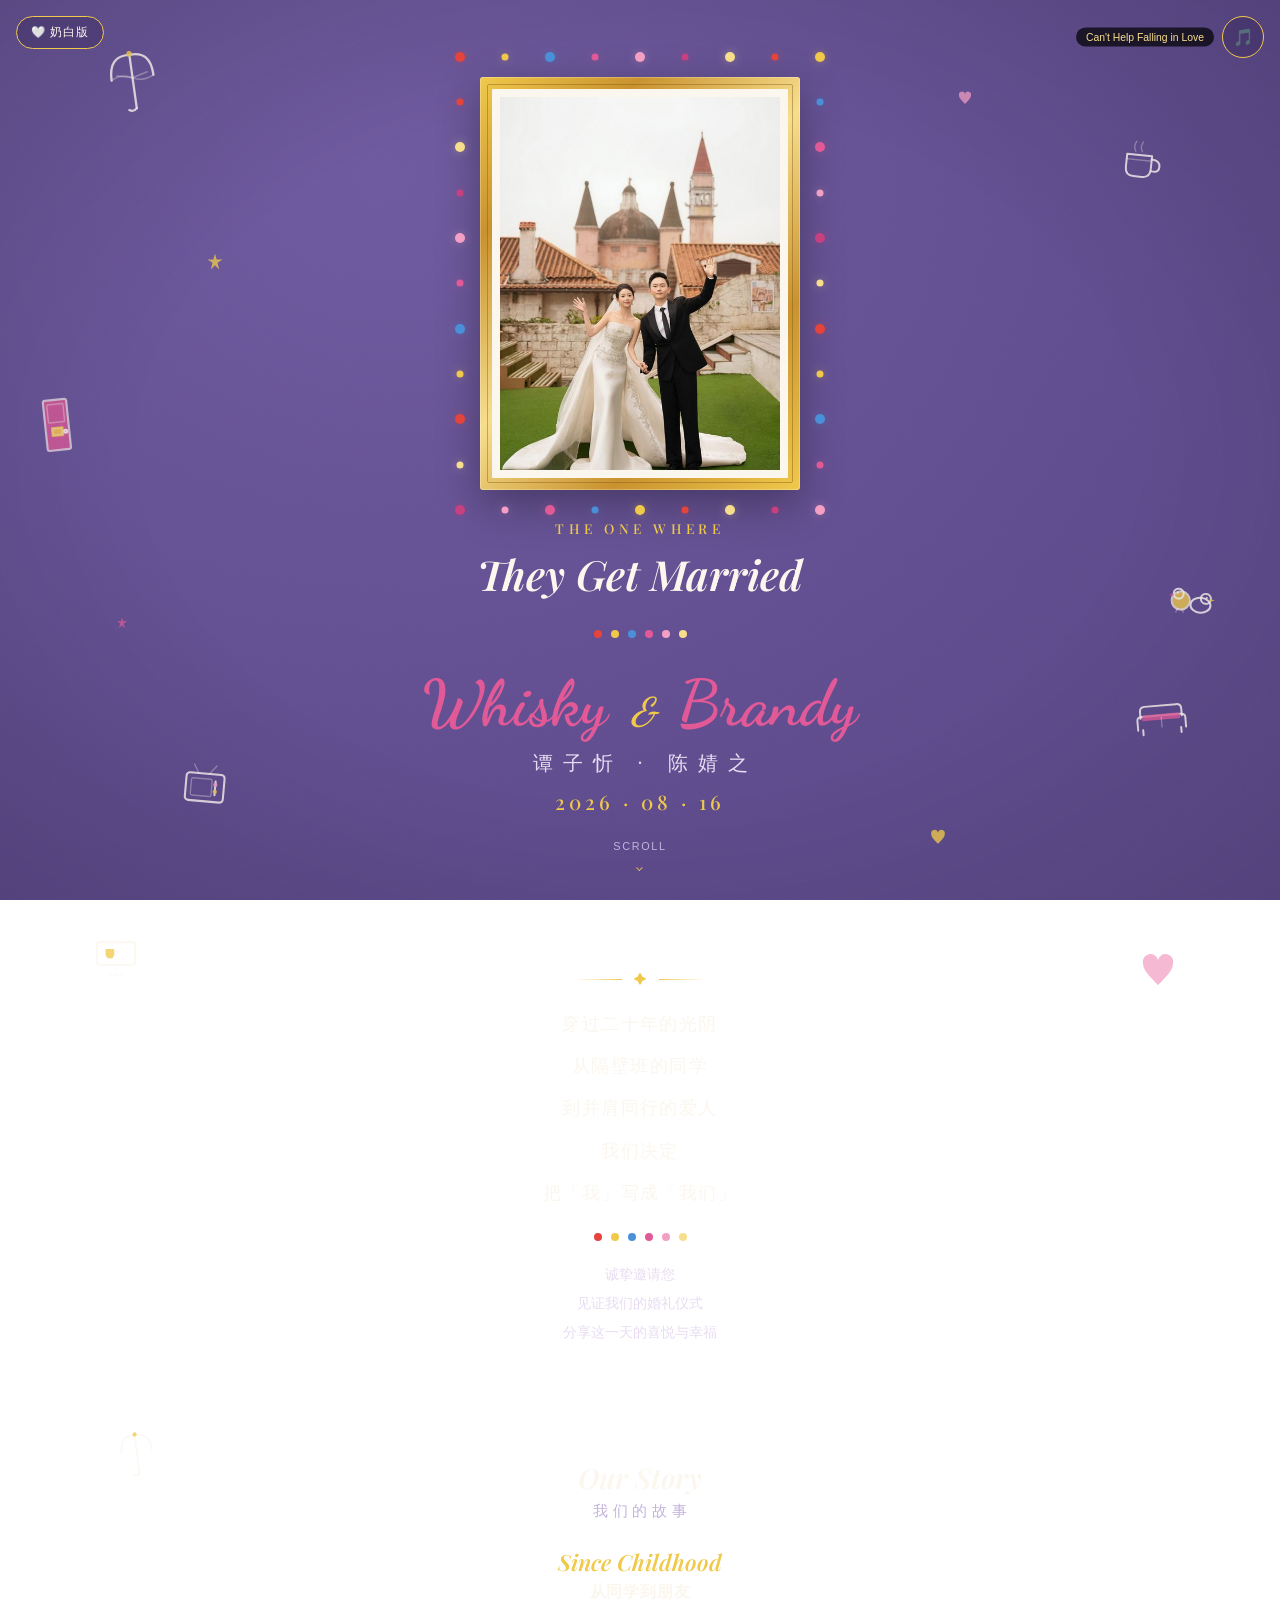
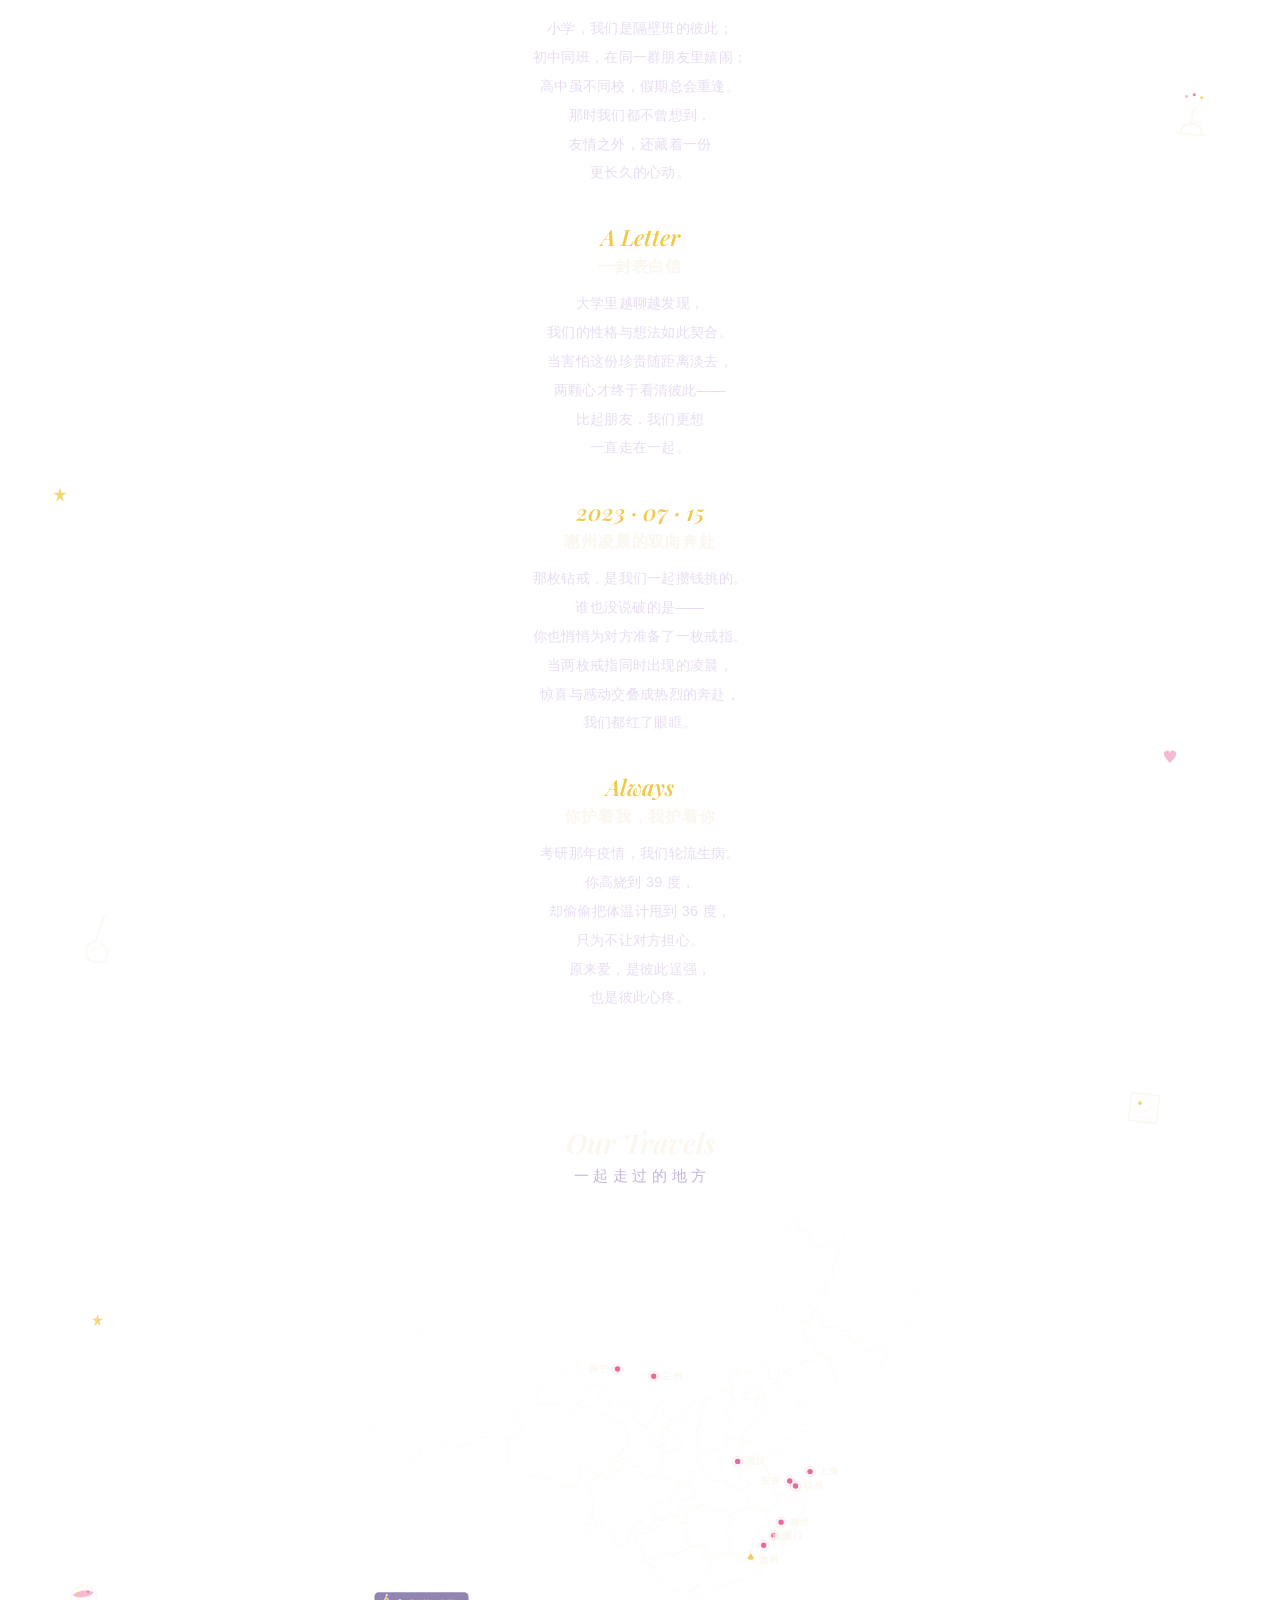
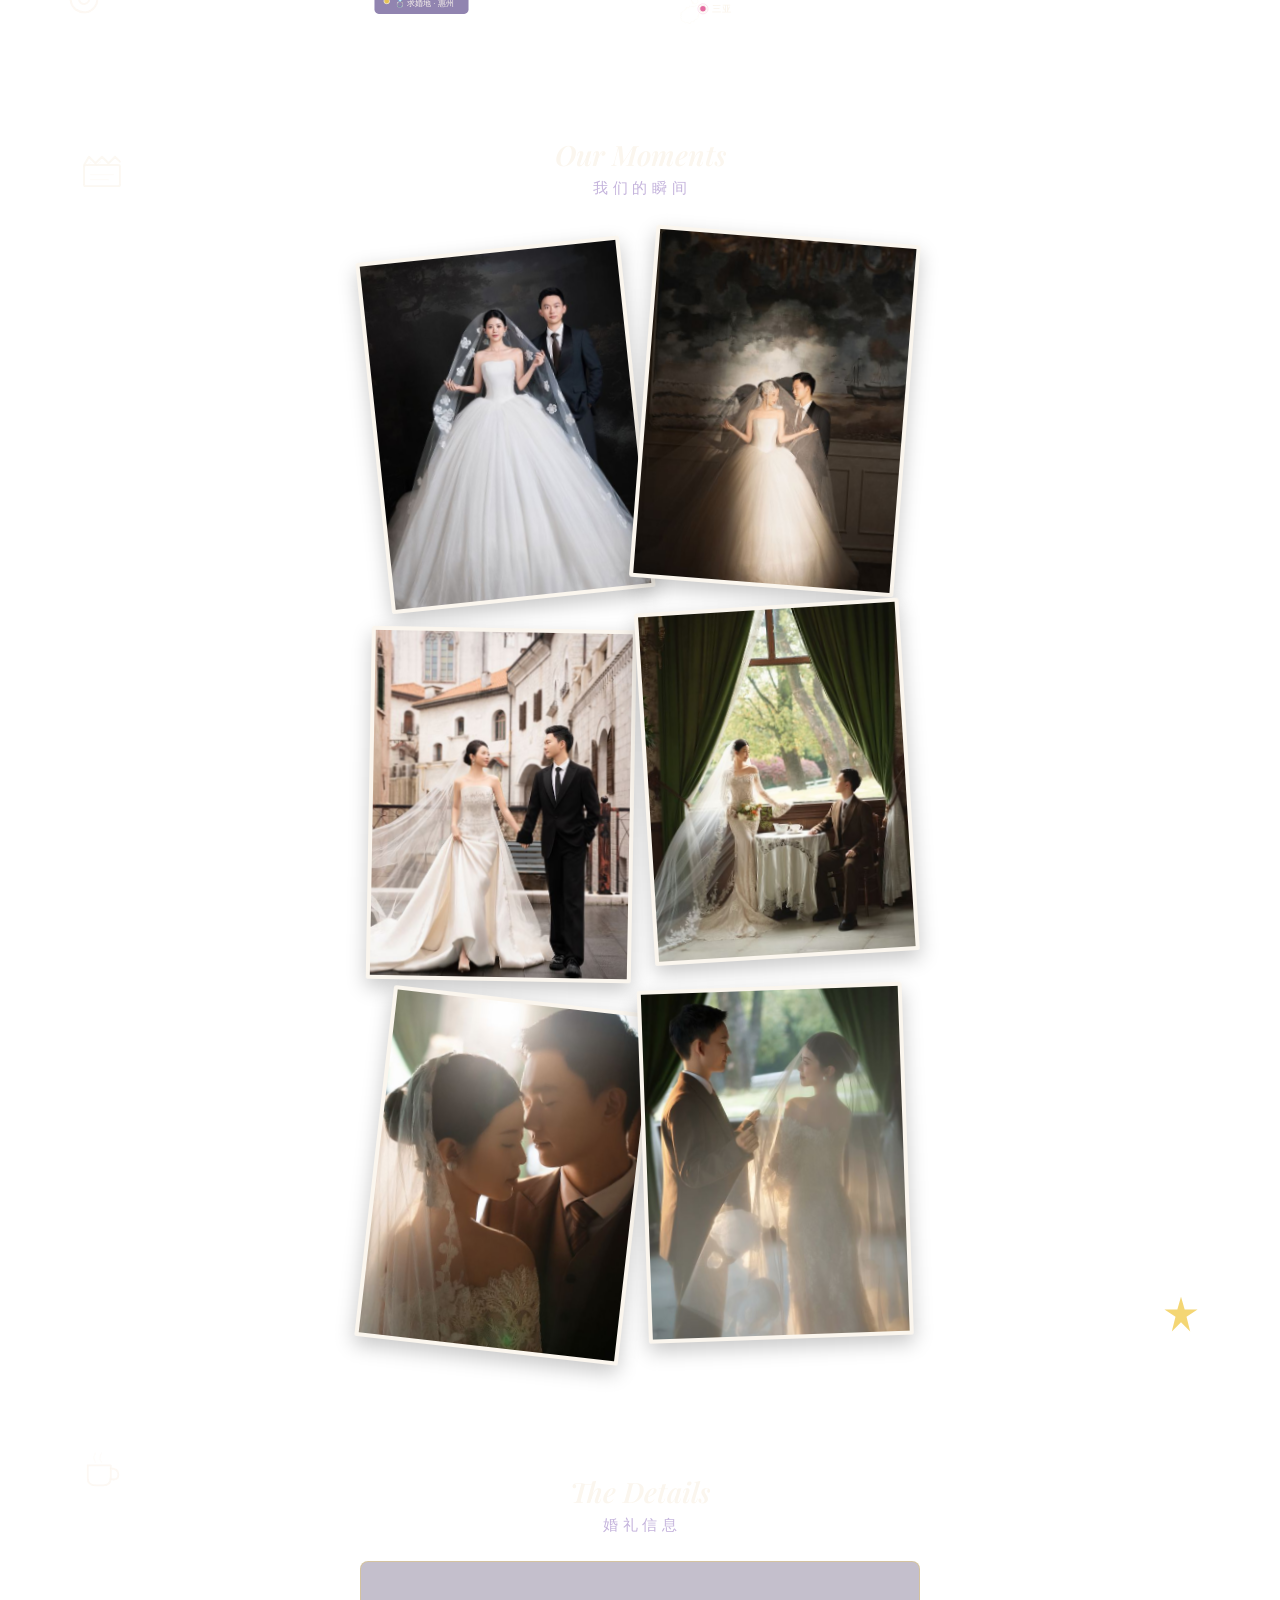
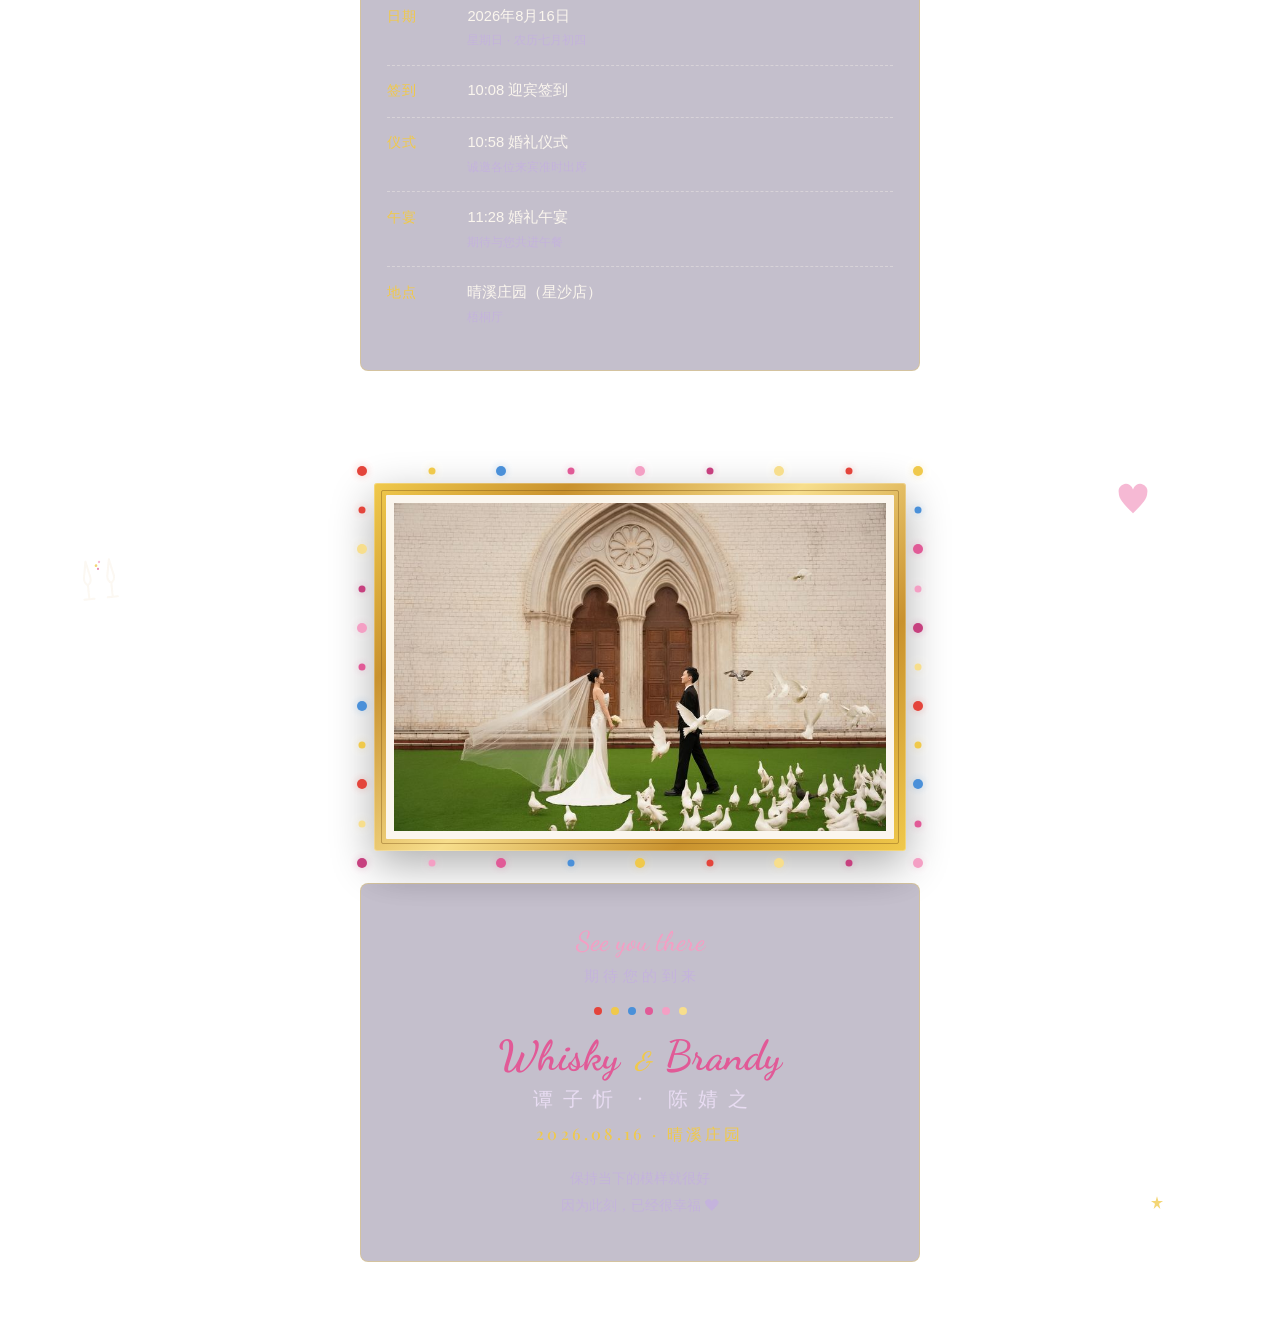
==== commit a9ba5ba3: "Update index.html" ====
--- a/index.html
+++ b/index.html
@@ -976,7 +976,7 @@
     <div class="section-inner reveal">
       <h3 class="section-heading">Our Travels</h3>
       <p class="section-heading-cn">一起走过的地方</p>
-      <div style="width:100%;max-width:420px;margin:0 auto;"><img src="china_purple.svg" alt="China map" style="width:100%;height:auto;display:block;"></div>
+      <div style="width:100%;max-width:620px;margin:0 auto;"><img src="china_purple.svg" alt="China map" style="width:100%;height:auto;display:block;"></div>
     </div>
   </section>
 
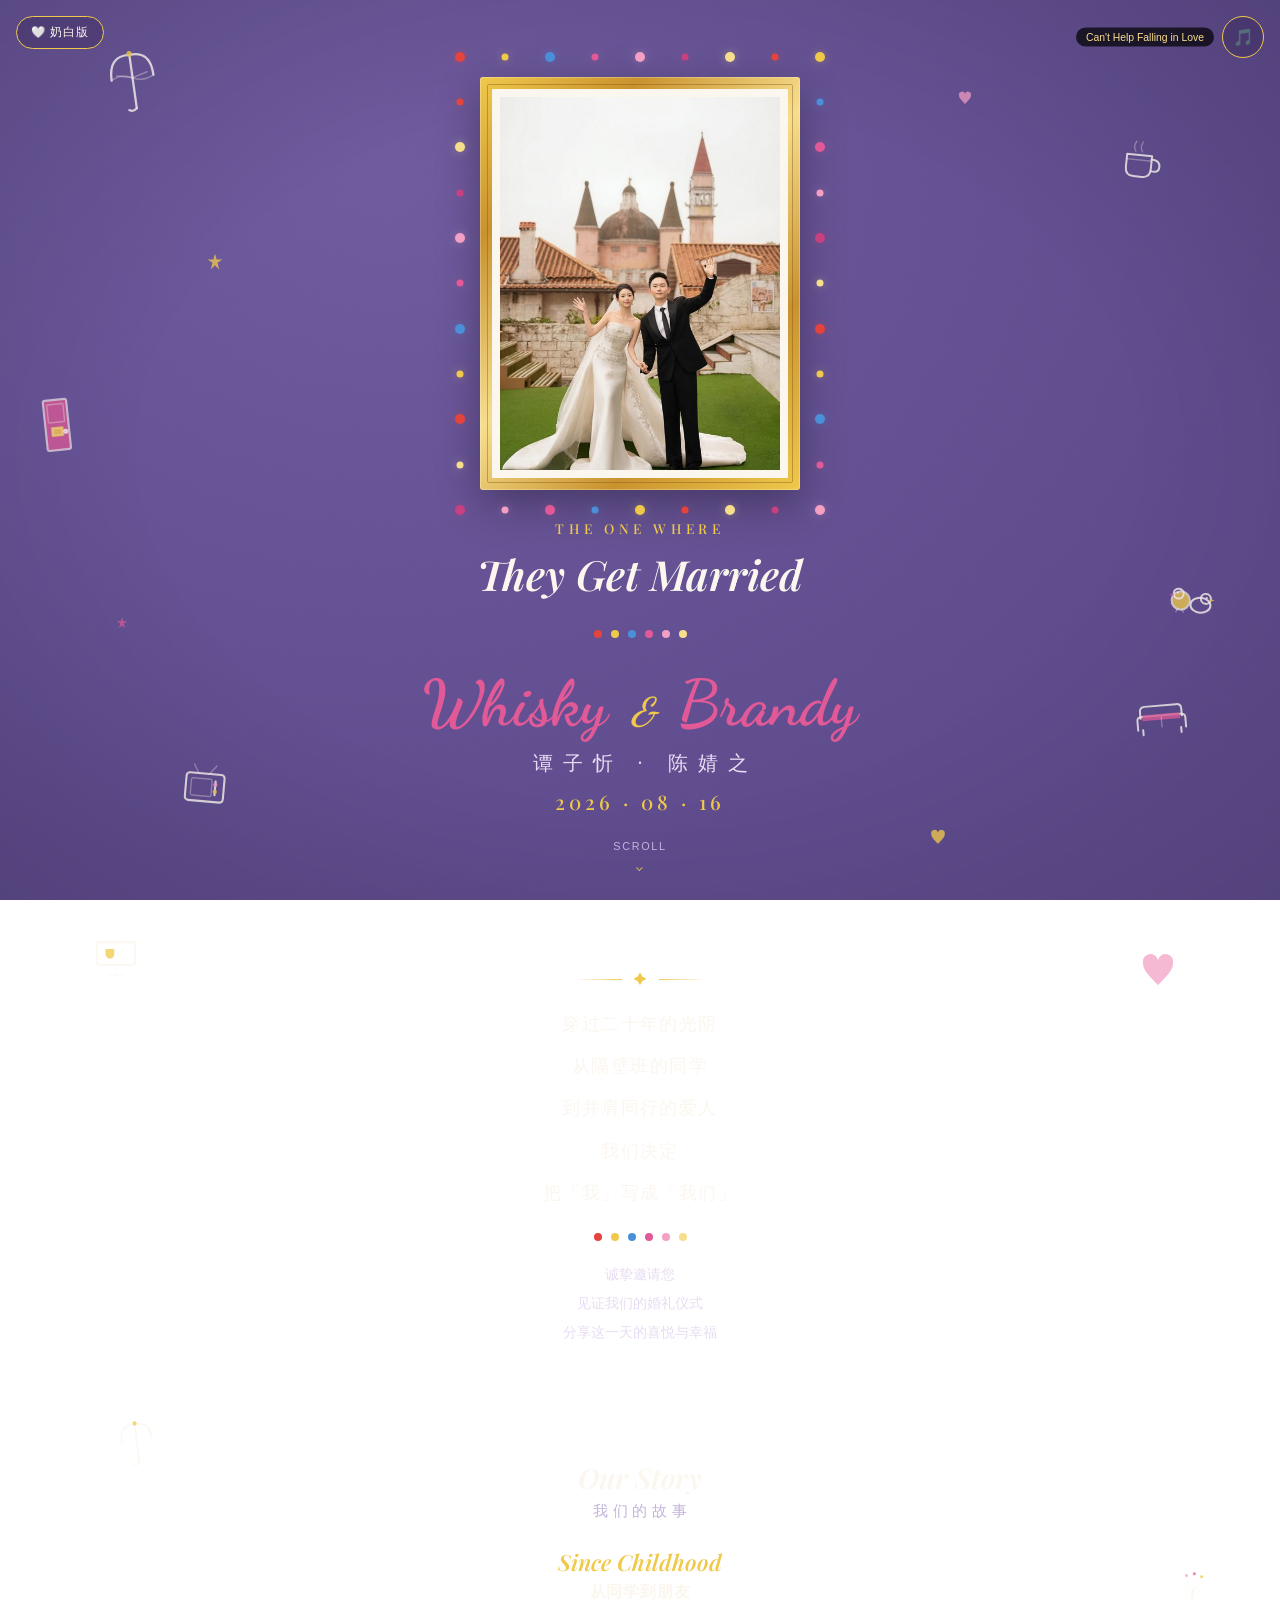
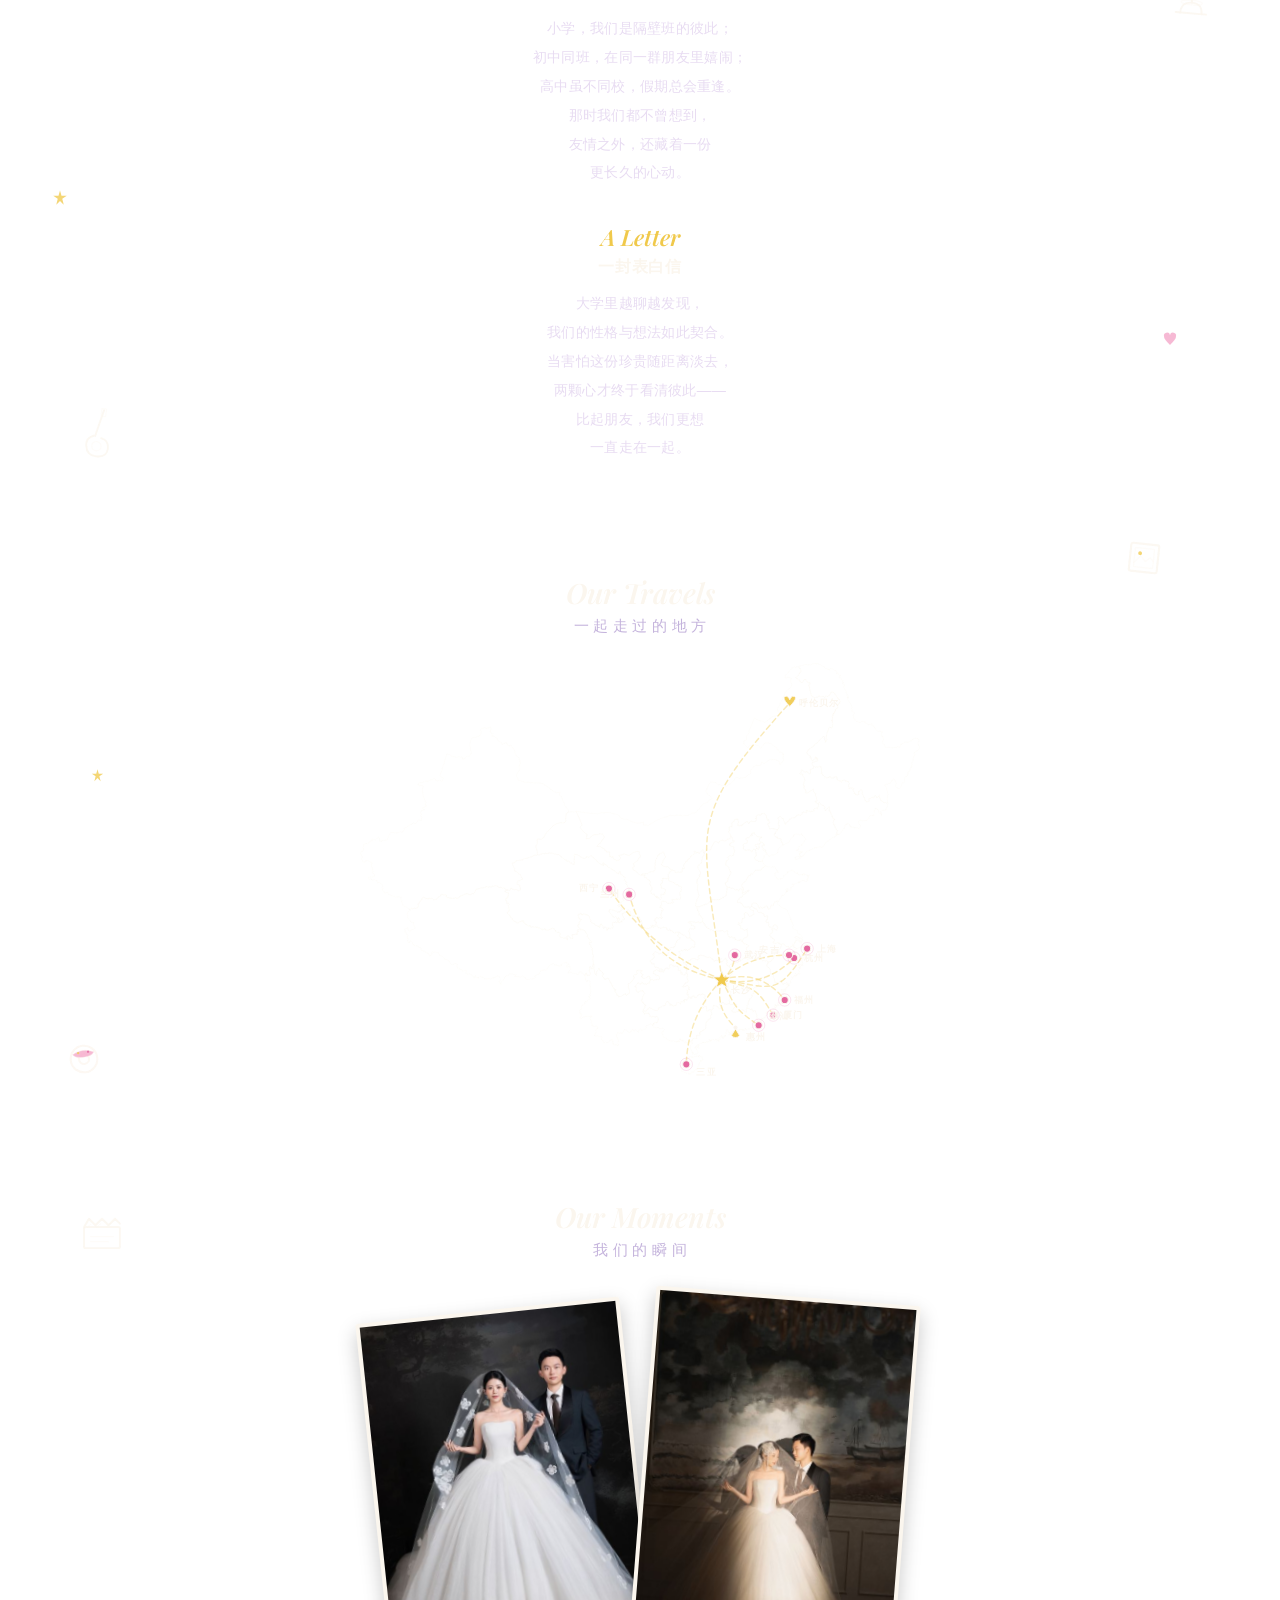
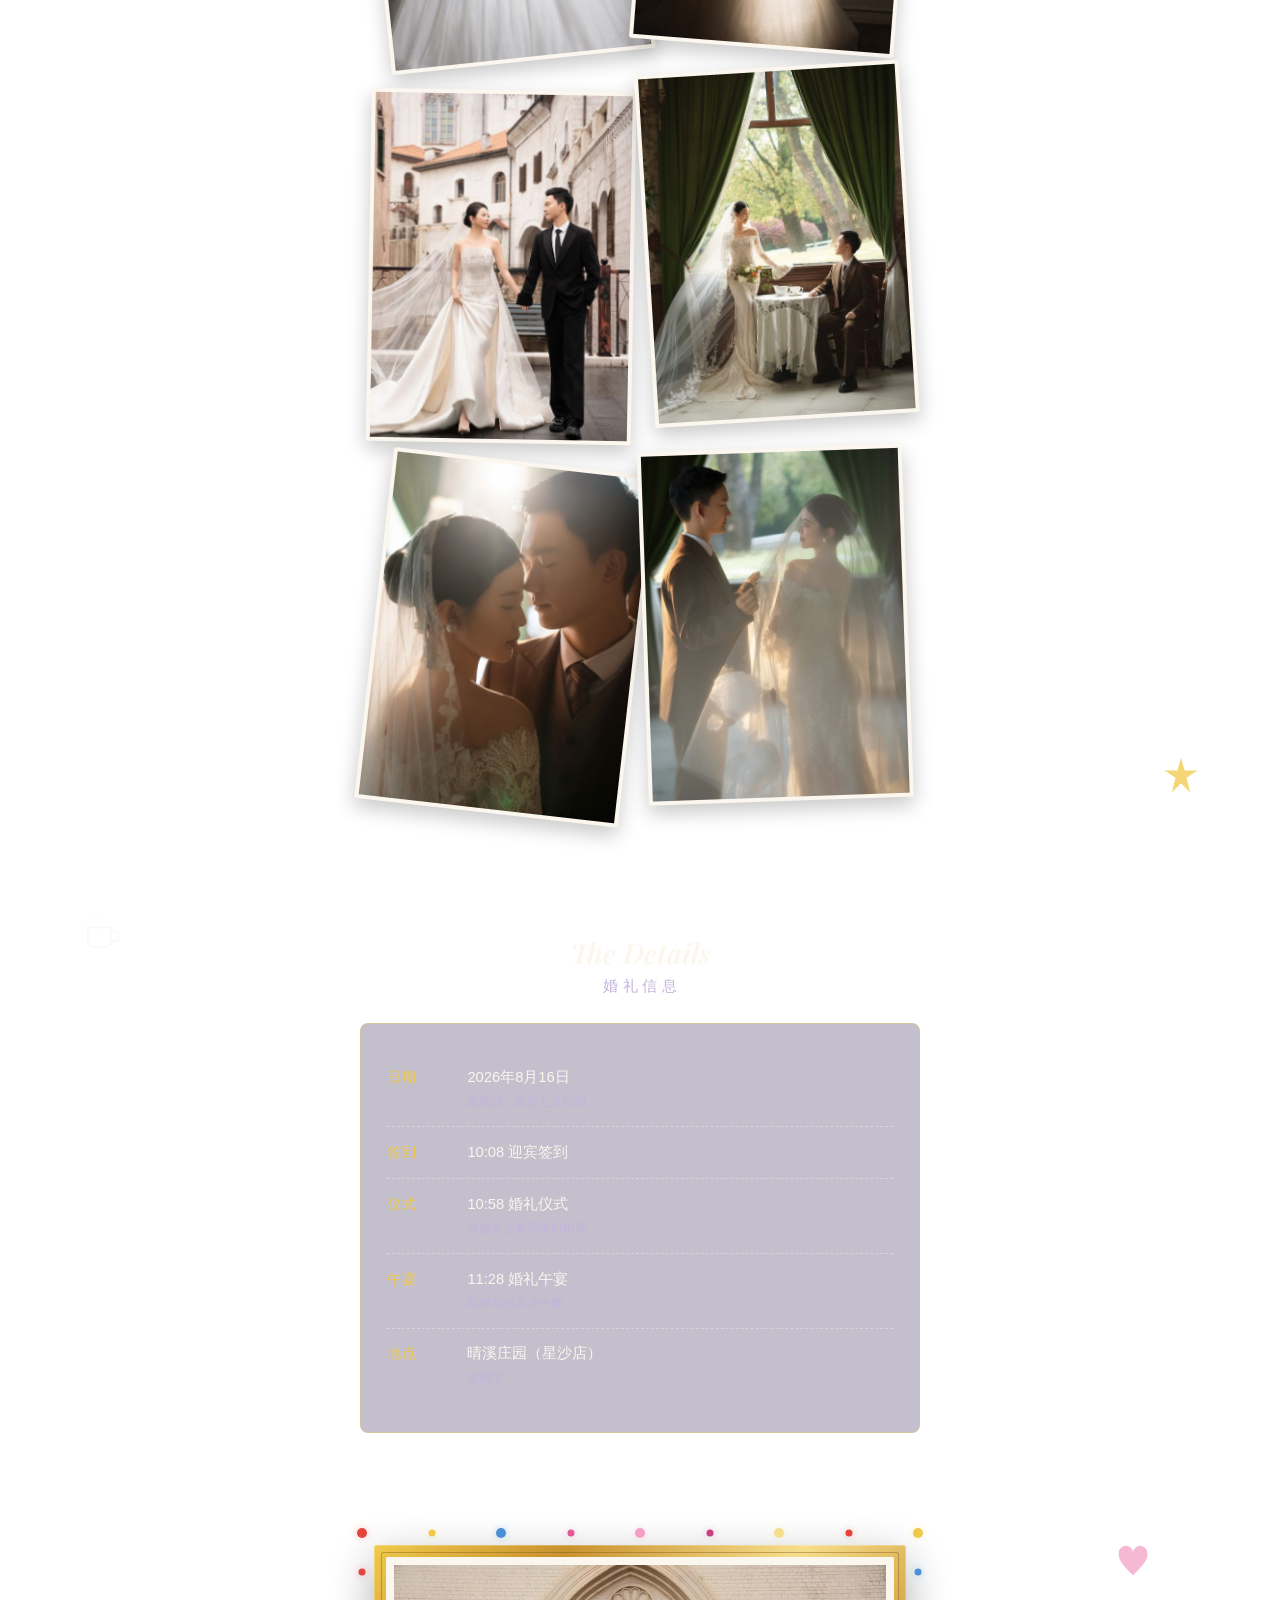
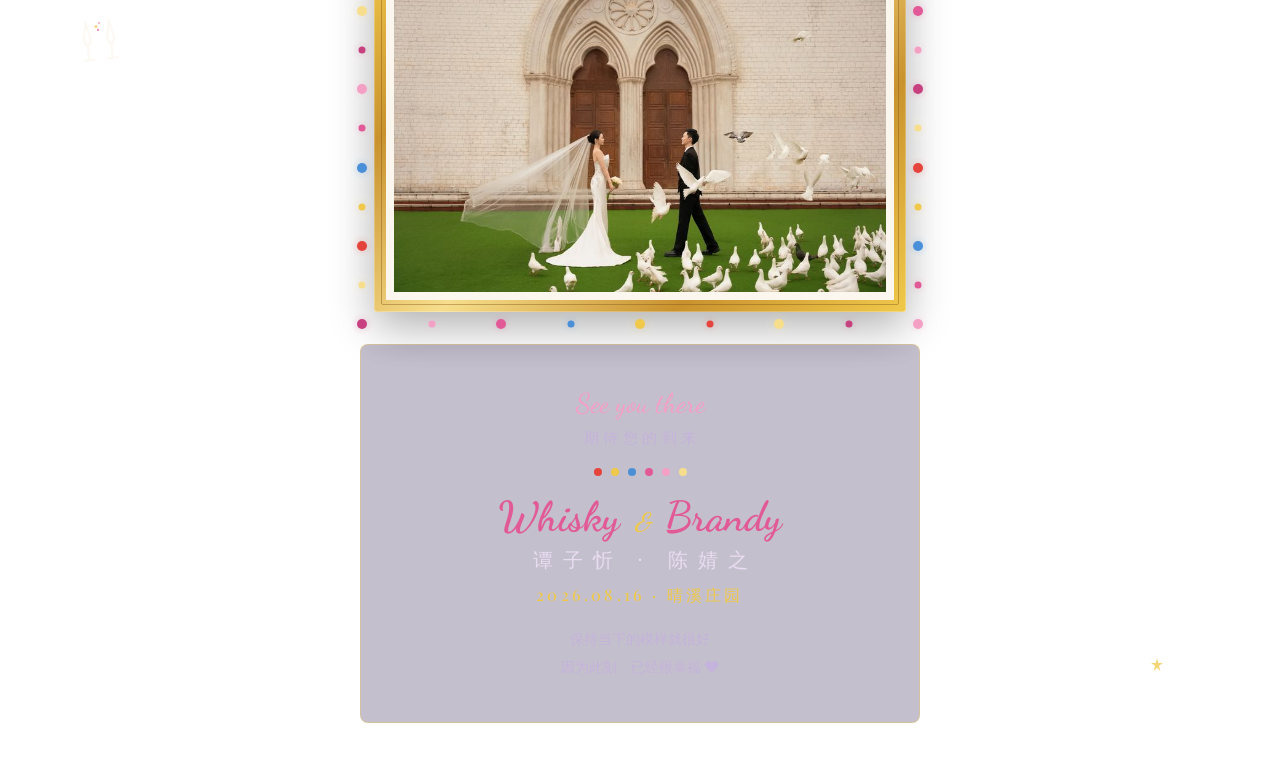
==== commit 8594b024: "Update index.html" ====
--- a/index.html
+++ b/index.html
@@ -923,31 +923,6 @@
         </p>
       </div>
 
-      <div class="story-item">
-        <p class="story-year">2023 · 07 · 15</p>
-        <p class="story-title">惠州凌晨的双向奔赴</p>
-        <p class="story-text">
-          那枚钻戒，是我们一起攒钱挑的。<br>
-          谁也没说破的是——<br>
-          你也悄悄为对方准备了一枚戒指。<br>
-          当两枚戒指同时出现的凌晨，<br>
-          惊喜与感动交叠成热烈的奔赴，<br>
-          我们都红了眼眶。
-        </p>
-      </div>
-
-      <div class="story-item">
-        <p class="story-year">Always</p>
-        <p class="story-title">你护着我，我护着你</p>
-        <p class="story-text">
-          考研那年疫情，我们轮流生病。<br>
-          你高烧到 39 度，<br>
-          却偷偷把体温计甩到 36 度，<br>
-          只为不让对方担心。<br>
-          原来爱，是彼此逞强，<br>
-          也是彼此心疼。
-        </p>
-      </div>
     </div>
   </section>
   <!-- ==================== 我们的小事 ==================== -->
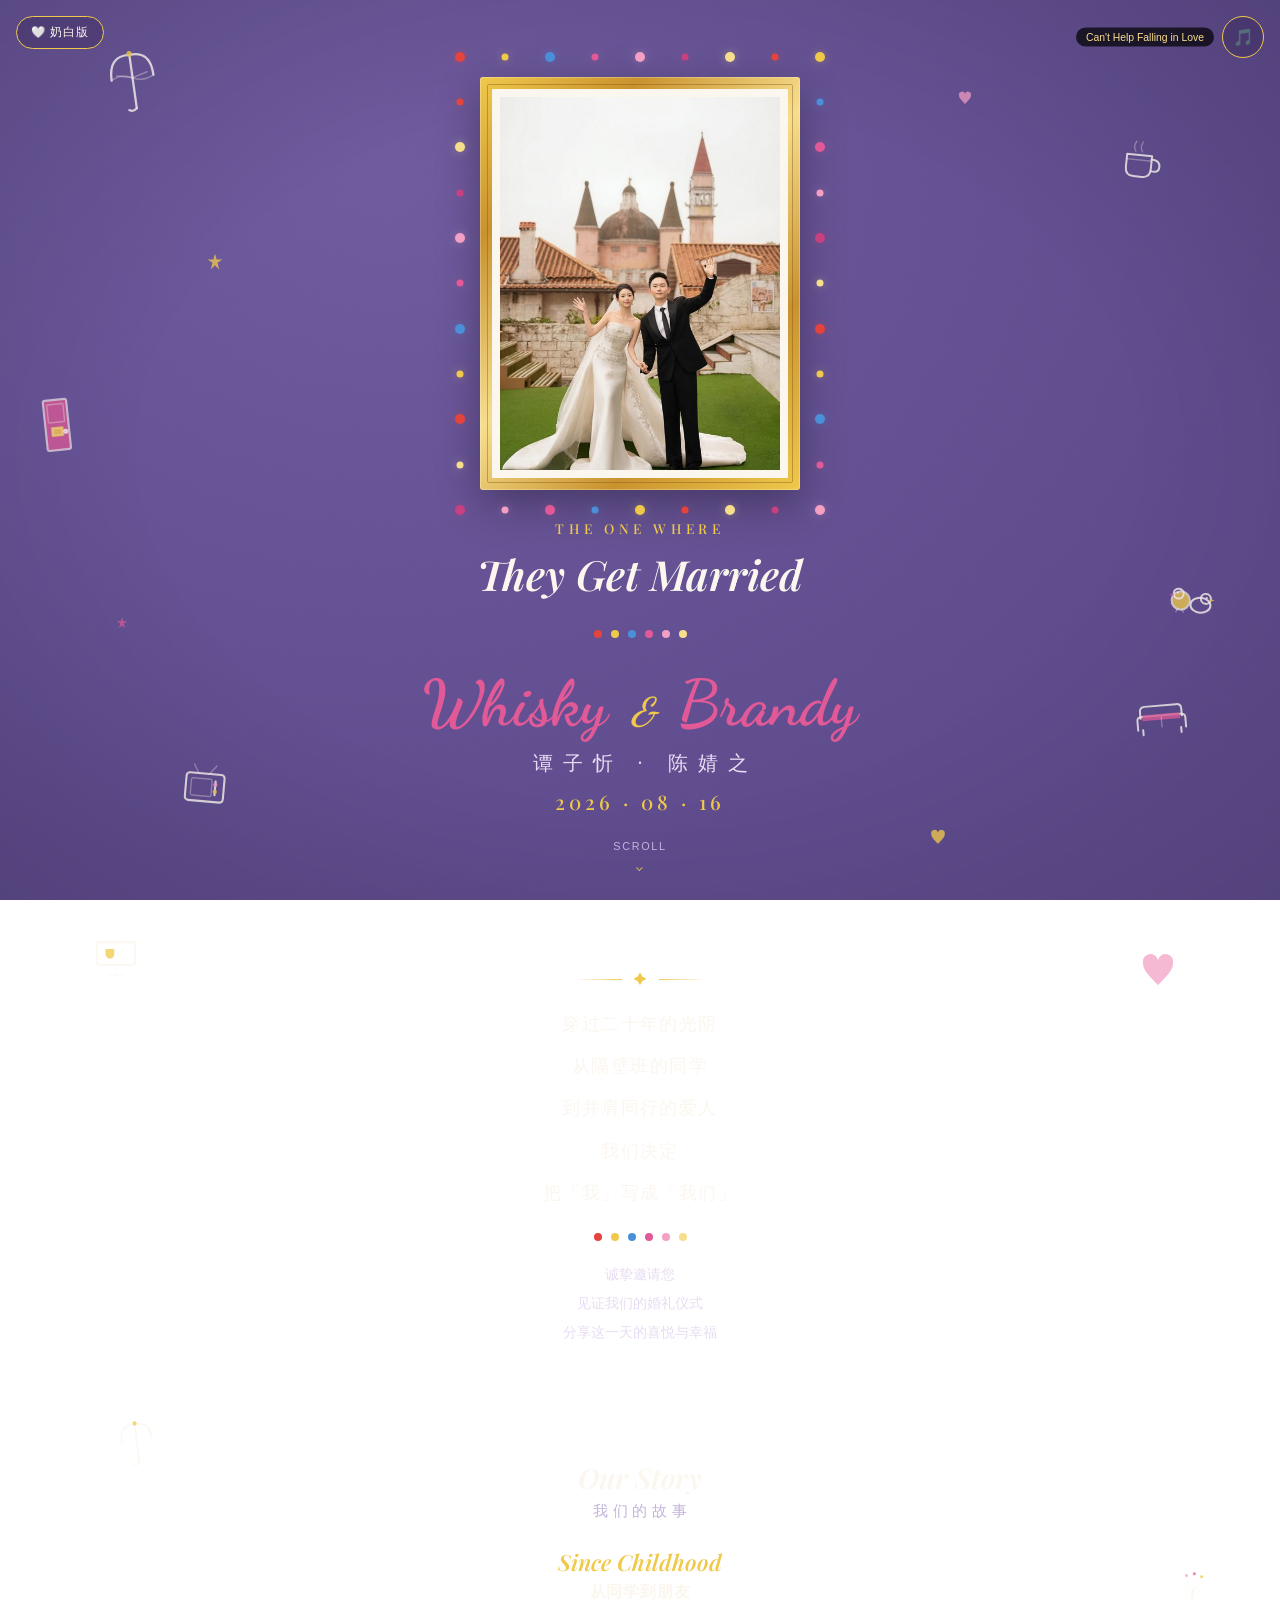
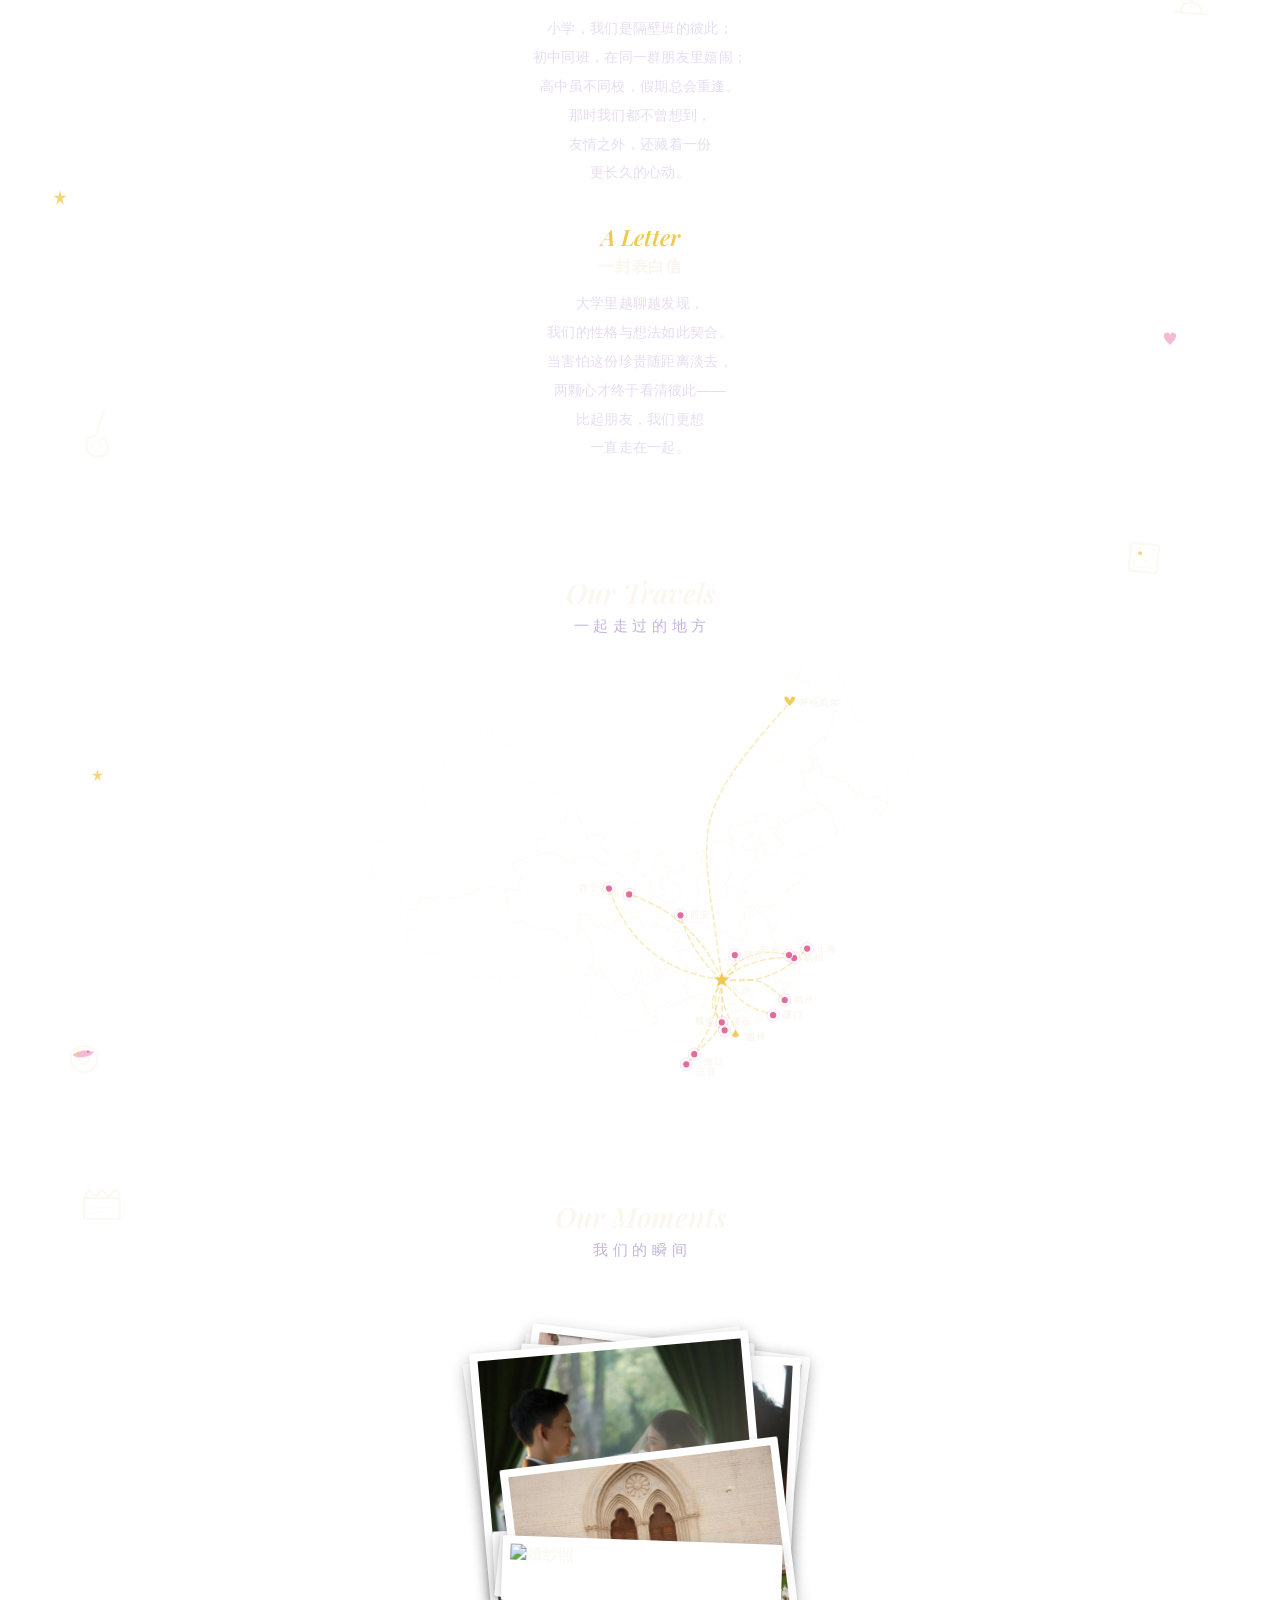
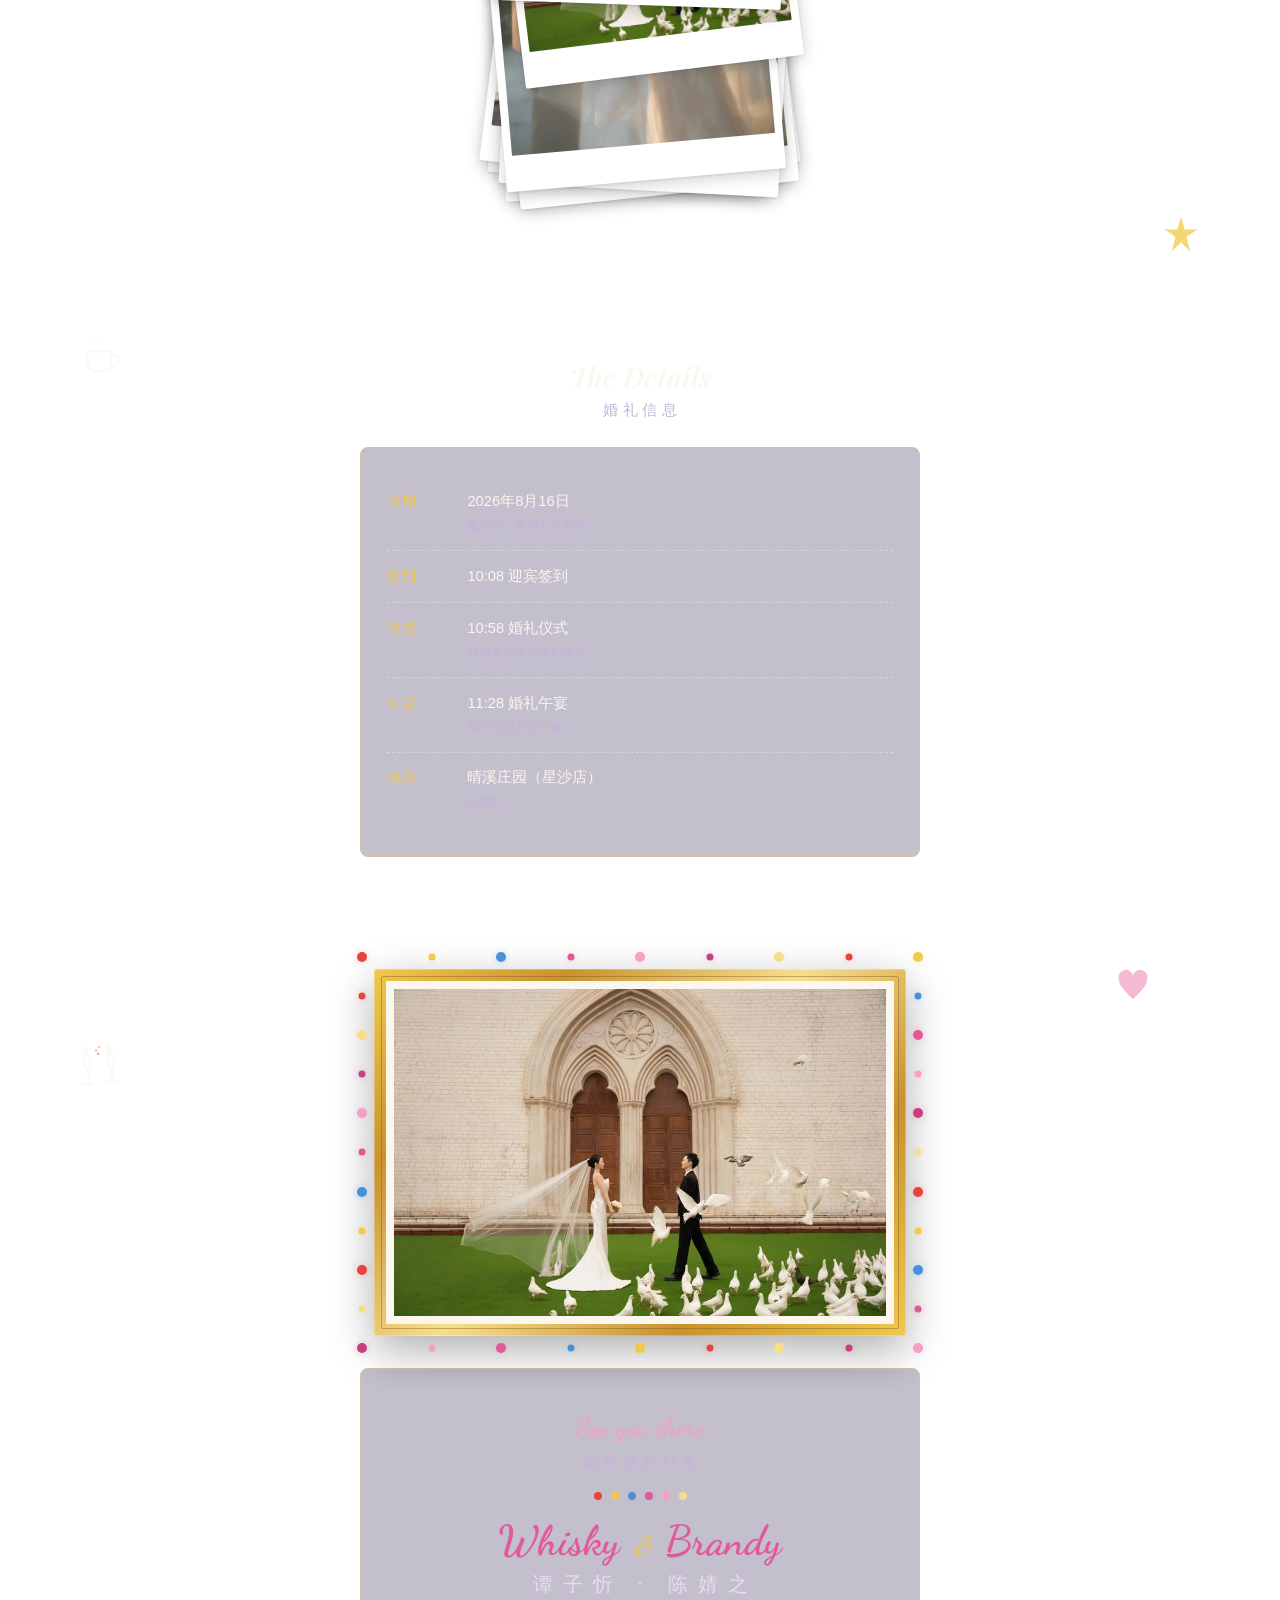
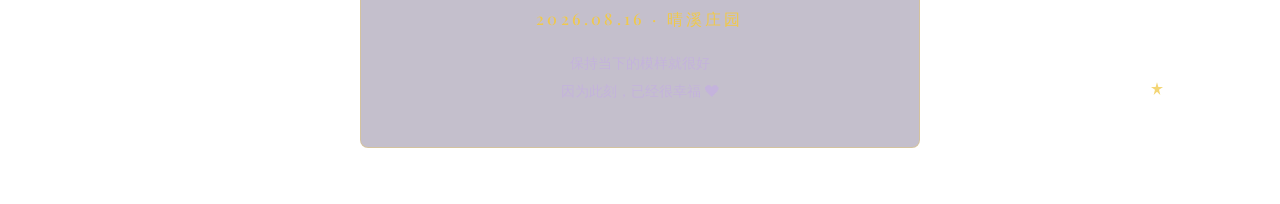
==== commit a5892205: "Update index.html" ====
--- a/index.html
+++ b/index.html
@@ -613,39 +613,67 @@
   color: var(--ink); line-height: 1.6;
 }
 
-/* --- 照片墙（2×3 网格，倾斜错落，松弛拍立得感） --- */
-.gallery {
-  display: grid;
-  grid-template-columns: repeat(2, 1fr);
-  gap: 24px 18px;
-  padding: 14px 6px;
-}
-.gallery .photo {
-  aspect-ratio: 3 / 4;
-  border: 4px solid var(--frame-mat);
-  border-radius: 3px;
-  box-shadow: 0 8px 20px rgba(0, 0, 0, 0.22);
-  transition: transform var(--transition), box-shadow var(--transition);
+/* --- 照片书（堆叠书本风格 · Stacked Photo Book） --- */
+.stacked-book {
+  position: relative;
+  width: 100%;
+  max-width: 360px;
+  margin: 0 auto;
+  min-height: 480px;
+  display: flex;
+  align-items: center;
+  justify-content: center;
+}
+.stacked-book .book-photo {
+  position: absolute;
+  width: 72%;
+  max-width: 260px;
+  background: #fff;
+  padding: 7px 7px 32px 7px;
+  border-radius: 2px;
+  box-shadow: 0 4px 16px rgba(0,0,0,0.18), 0 1px 3px rgba(0,0,0,0.10);
+  transition: transform 0.45s cubic-bezier(0.25,0.46,0.45,0.94),
+              box-shadow 0.45s ease;
+  cursor: pointer;
   will-change: transform;
 }
-/* 每张不同的倾斜 + 上下左右错落（大幅随机，无规律） */
-.gallery .photo:nth-child(1) { transform: rotate(-6deg) translate(6px, 10px); }
-.gallery .photo:nth-child(2) { transform: rotate(4.5deg) translate(-7px, -4px); }
-.gallery .photo:nth-child(3) { transform: rotate(1deg) translate(3px, 12px); }
-.gallery .photo:nth-child(4) { transform: rotate(-3.5deg) translate(-4px, -11px); }
-.gallery .photo:nth-child(5) { transform: rotate(6.5deg) translate(8px, 5px); }
-.gallery .photo:nth-child(6) { transform: rotate(-2deg) translate(-6px, -7px); }
-/* 悬停扶正、微微放大 */
-.gallery .photo:hover {
-  transform: rotate(0deg) translateY(0) scale(1.04);
-  box-shadow: 0 12px 28px rgba(0, 0, 0, 0.3);
-  z-index: 3;
-}
-.gallery .full { grid-column: 1 / -1; aspect-ratio: 3 / 2; }
-/* 横跨整行 + 保持原比例（不裁剪） */
-.gallery .full-natural { grid-column: 1 / -1; }
-.gallery .full-natural { aspect-ratio: auto; }
-.gallery .full-natural img { aspect-ratio: auto; height: auto; }
+.stacked-book .book-photo img {
+  display: block;
+  width: 100%;
+  height: auto;
+  border-radius: 1px;
+}
+/* Each photo gets a unique rotation & offset — casually stacked pile */
+.stacked-book .book-photo:nth-child(1)  { transform: rotate(-8deg) translate(-8px, -4px); z-index: 1; }
+.stacked-book .book-photo:nth-child(2)  { transform: rotate(5deg) translate(6px, -2px); z-index: 2; }
+.stacked-book .book-photo:nth-child(3)  { transform: rotate(-4deg) translate(-10px, 6px); z-index: 3; }
+.stacked-book .book-photo:nth-child(4)  { transform: rotate(7deg) translate(4px, -8px); z-index: 4; }
+.stacked-book .book-photo:nth-child(5)  { transform: rotate(-6deg) translate(-4px, 10px); z-index: 5; }
+.stacked-book .book-photo:nth-child(6)  { transform: rotate(3deg) translate(10px, 4px); z-index: 6; }
+.stacked-book .book-photo:nth-child(7)  { transform: rotate(-5deg) translate(-12px, -6px); z-index: 7; }
+.stacked-book .book-photo:nth-child(8)  { transform: rotate(8deg) translate(8px, 8px); z-index: 8; }
+.stacked-book .book-photo:nth-child(9)  { transform: rotate(-3deg) translate(-6px, -10px); z-index: 9; }
+.stacked-book .book-photo:nth-child(10) { transform: rotate(6deg) translate(-2px, 12px); z-index: 10; }
+.stacked-book .book-photo:nth-child(11) { transform: rotate(-7deg) translate(12px, -2px); z-index: 11; }
+.stacked-book .book-photo:nth-child(12) { transform: rotate(2deg) translate(2px, 6px); z-index: 12; }
+
+/* Hover: photo rises to top, straightened */
+.stacked-book .book-photo:hover {
+  transform: rotate(0deg) translate(0, -8px) scale(1.06) !important;
+  box-shadow: 0 16px 36px rgba(0,0,0,0.28), 0 2px 6px rgba(0,0,0,0.12);
+  z-index: 99 !important;
+}
+
+@media (min-width: 768px) {
+  .stacked-book {
+    max-width: 440px;
+    min-height: 560px;
+  }
+  .stacked-book .book-photo {
+    max-width: 280px;
+    padding: 8px 8px 36px 8px;
+  }
+}
 
 /* --- 结尾金相框大图（保持原比例，宽度与下方 block 一致） --- */
 .closing-frame {
@@ -975,13 +1003,19 @@
     <div class="section-inner reveal">
       <h3 class="section-heading">Our Moments</h3>
       <p class="section-heading-cn">我们的瞬间</p>
-      <div class="gallery">
-        <div class="photo"><img src="photos/微信图片_20260705154405_16567_7.jpg" alt="婚纱照" loading="lazy"></div>
-        <div class="photo"><img src="photos/微信图片_20260705154409_16568_7.jpg" alt="婚纱照" loading="lazy"></div>
-        <div class="photo"><img src="photos/微信图片_20260705154105_16560_7.jpg" alt="婚纱照" loading="lazy"></div>
-        <div class="photo"><img src="photos/微信图片_20260705153856_16541_7.jpg" alt="婚纱照" loading="lazy"></div>
-        <div class="photo"><img src="photos/微信图片_20260705153900_16542_7.jpg" alt="婚纱照" loading="lazy"></div>
-        <div class="photo"><img src="photos/微信图片_20260705154031_16553_7.jpg" alt="婚纱照" loading="lazy"></div>
+      <div class="stacked-book">
+        <div class="book-photo"><img src="photos/微信图片_20260705154415_16570_7.jpg" alt="婚纱照" loading="lazy"></div>
+        <div class="book-photo"><img src="photos/微信图片_20260705154405_16567_7.jpg" alt="婚纱照" loading="lazy"></div>
+        <div class="book-photo"><img src="photos/微信图片_20260705154409_16568_7.jpg" alt="婚纱照" loading="lazy"></div>
+        <div class="book-photo"><img src="photos/微信图片_20260705154105_16560_7.jpg" alt="婚纱照" loading="lazy"></div>
+        <div class="book-photo"><img src="photos/微信图片_20260705153856_16541_7.jpg" alt="婚纱照" loading="lazy"></div>
+        <div class="book-photo"><img src="photos/微信图片_20260705153900_16542_7.jpg" alt="婚纱照" loading="lazy"></div>
+        <div class="book-photo"><img src="photos/微信图片_20260705154031_16553_7.jpg" alt="婚纱照" loading="lazy"></div>
+        <div class="book-photo"><img src="photos/微信图片_20260705154035_16555_7.jpg" alt="婚纱照" loading="lazy"></div>
+        <div class="book-photo"><img src="photos/微信图片_20260705154046_16557_7.jpg" alt="婚纱照" loading="lazy"></div>
+        <div class="book-photo"><img src="photos/微信图片_20260705154056_16558_7.jpg" alt="婚纱照" loading="lazy"></div>
+        <div class="book-photo"><img src="photos/微信图片_20260705154353_16562_7.jpg" alt="婚纱照" loading="lazy"></div>
+        <div class="book-photo"><img src="photos/微信图片_20260705154424_16573_7.jpg" alt="婚纱照" loading="lazy"></div>
       </div>
     </div>
   </section>
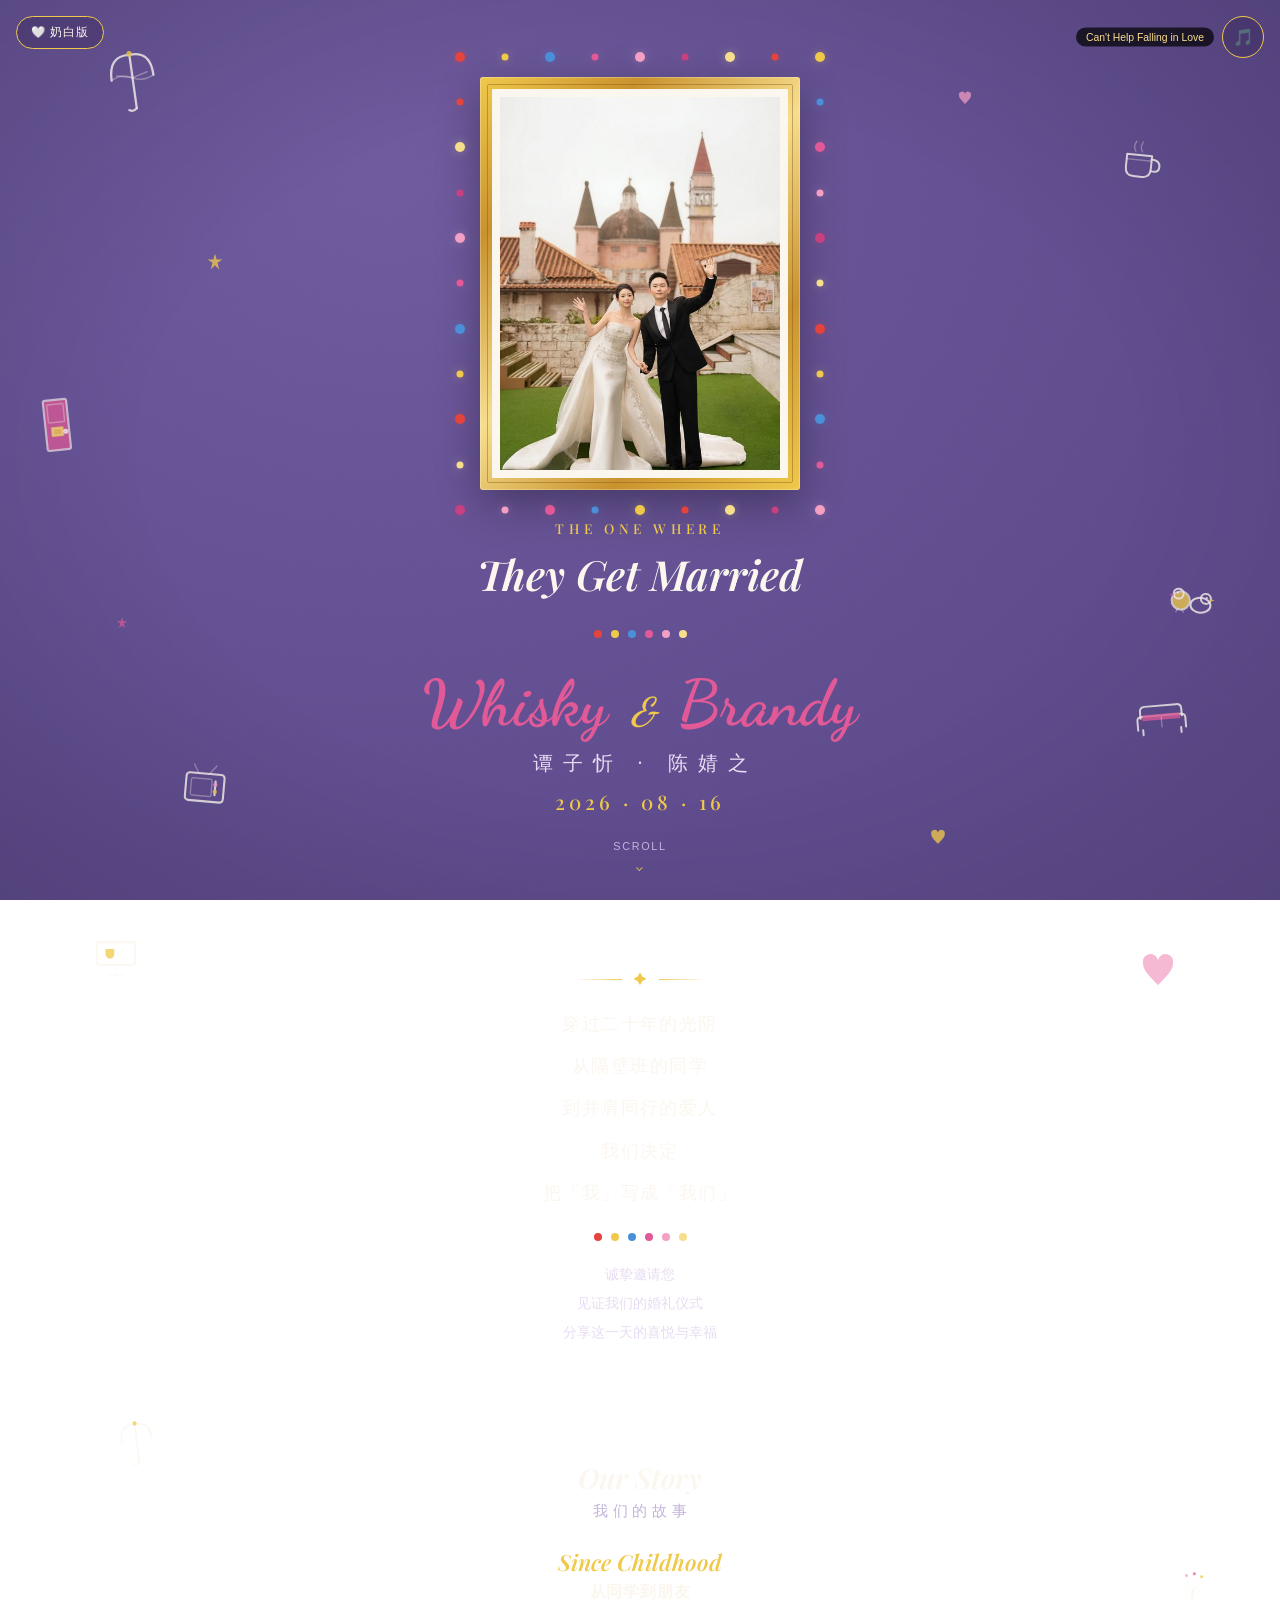
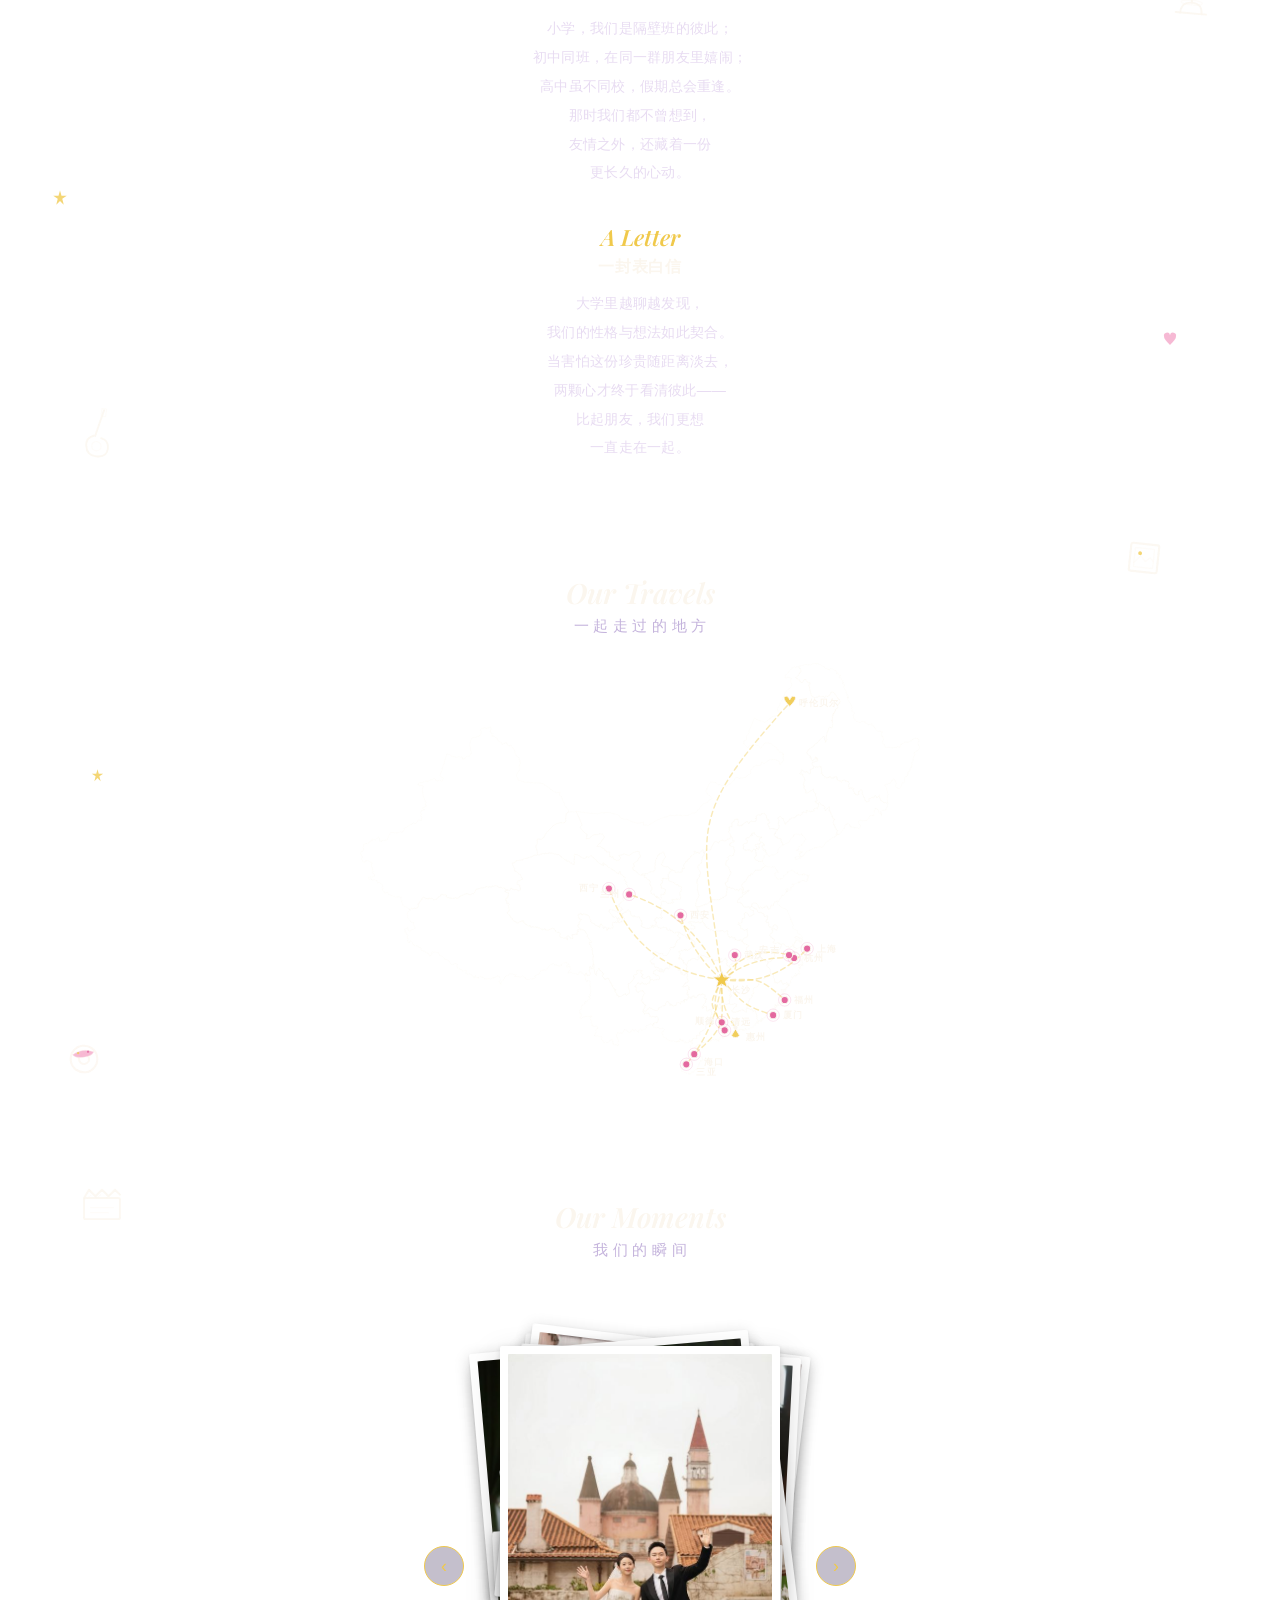
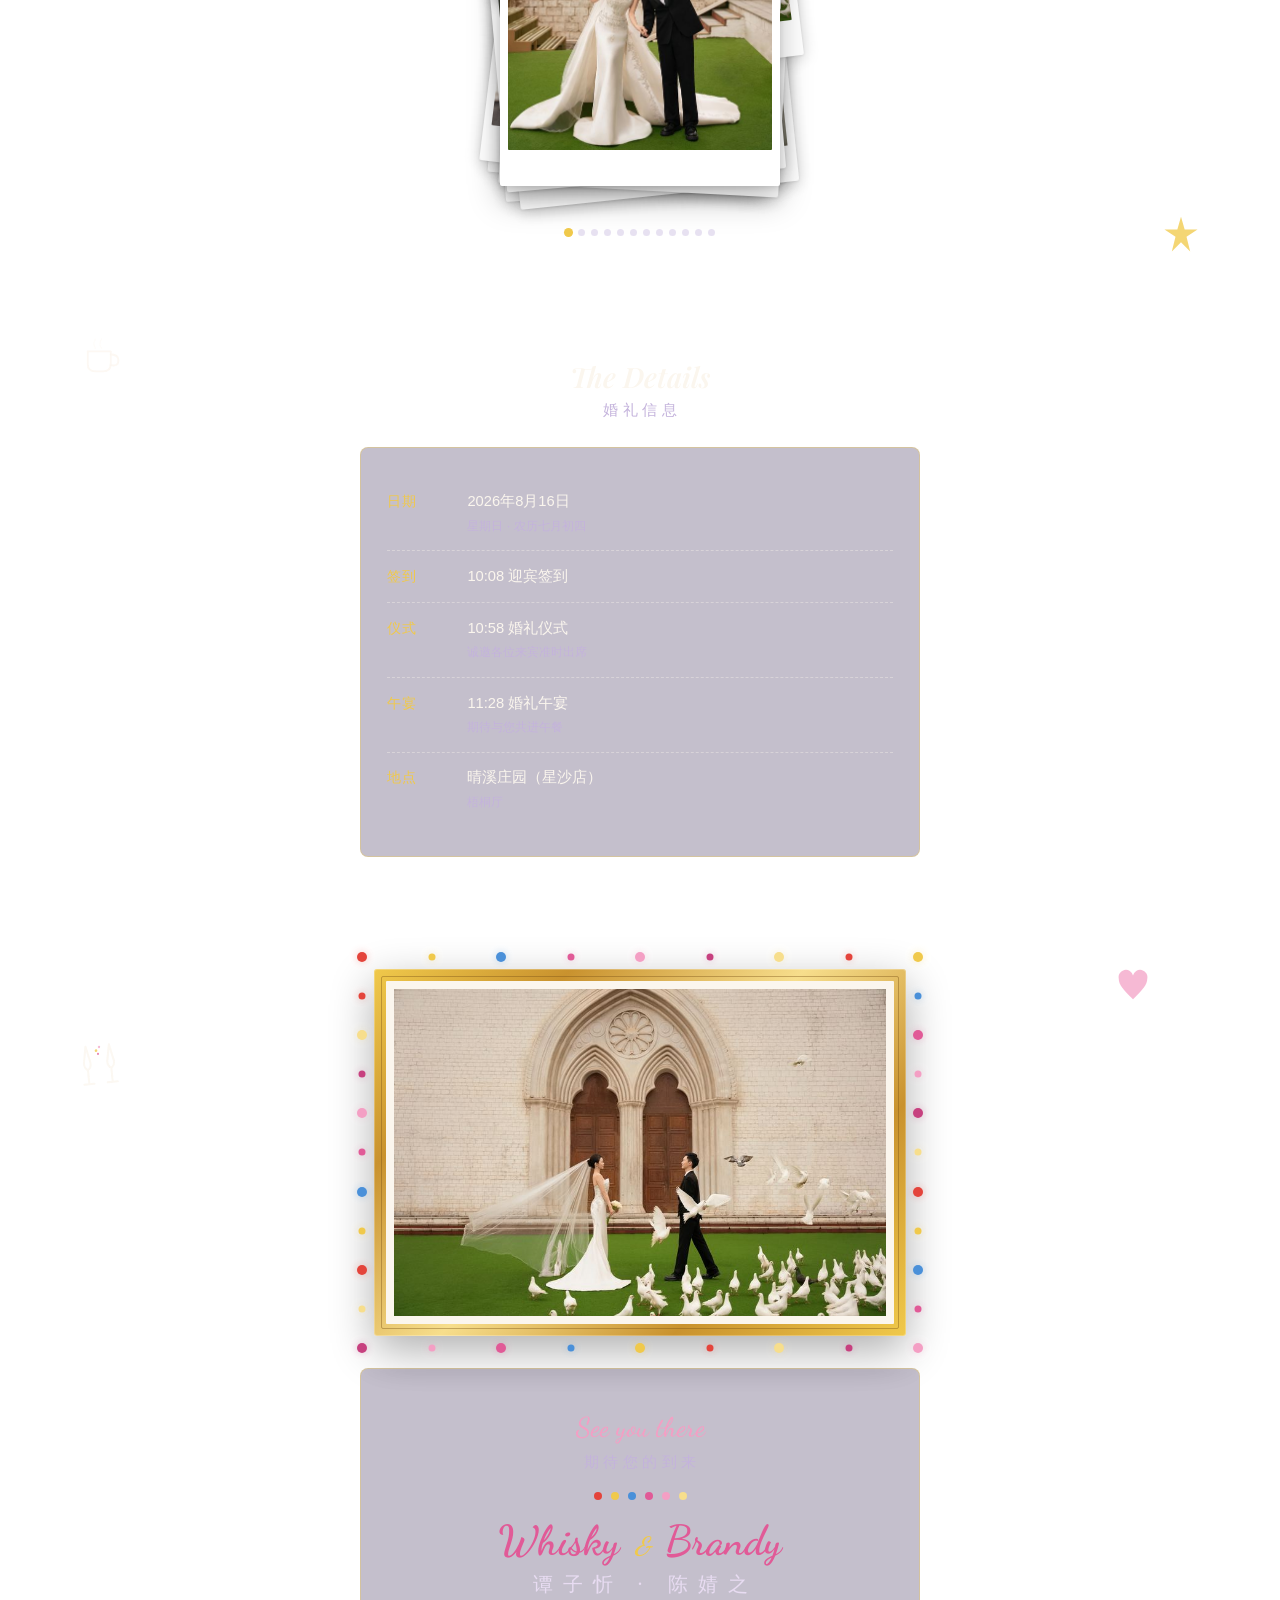
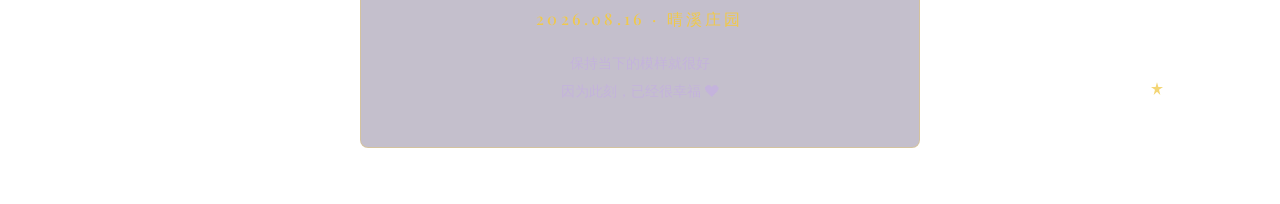
==== commit cdb1af2c: "Update index.html" ====
--- a/index.html
+++ b/index.html
@@ -657,11 +657,68 @@
 .stacked-book .book-photo:nth-child(11) { transform: rotate(-7deg) translate(12px, -2px); z-index: 11; }
 .stacked-book .book-photo:nth-child(12) { transform: rotate(2deg) translate(2px, 6px); z-index: 12; }
 
-/* Hover: photo rises to top, straightened */
-.stacked-book .book-photo:hover {
+/* Current photo: on top, straight, fully visible */
+.stacked-book .book-photo.current {
+  transform: rotate(0deg) translate(0, 0) !important;
+  box-shadow: 0 14px 32px rgba(0,0,0,0.26), 0 2px 6px rgba(0,0,0,0.12);
+  z-index: 99 !important;
+}
+
+/* Hover only works on non-current photos */
+.stacked-book .book-photo:not(.current):hover {
   transform: rotate(0deg) translate(0, -8px) scale(1.06) !important;
-  box-shadow: 0 16px 36px rgba(0,0,0,0.28), 0 2px 6px rgba(0,0,0,0.12);
-  z-index: 99 !important;
+  box-shadow: 0 16px 36px rgba(0,0,0,0.28);
+  z-index: 98 !important;
+}
+
+/* Navigation buttons */
+.book-nav {
+  position: absolute;
+  top: 50%;
+  transform: translateY(-50%);
+  width: 40px; height: 40px;
+  border-radius: 50%;
+  border: 1.5px solid var(--accent-gold);
+  background: var(--panel-bg);
+  color: var(--accent-gold);
+  font-size: 1.1rem;
+  cursor: pointer;
+  z-index: 100;
+  display: flex;
+  align-items: center;
+  justify-content: center;
+  backdrop-filter: blur(6px);
+  -webkit-backdrop-filter: blur(6px);
+  transition: all 0.3s ease;
+  user-select: none;
+  -webkit-tap-highlight-color: transparent;
+}
+.book-nav:hover { background: rgba(225,90,151,0.25); transform: translateY(-50%) scale(1.1); }
+.book-nav:active { transform: translateY(-50%) scale(0.95); }
+.book-nav.prev { left: 4px; }
+.book-nav.next { right: 4px; }
+
+/* Page indicator dots */
+.book-dots {
+  position: absolute;
+  bottom: 10px;
+  left: 50%;
+  transform: translateX(-50%);
+  display: flex;
+  gap: 6px;
+  z-index: 100;
+}
+.book-dots span {
+  width: 7px; height: 7px;
+  border-radius: 50%;
+  background: var(--ink-muted);
+  transition: all 0.3s ease;
+  opacity: 0.4;
+}
+.book-dots span.active {
+  opacity: 1;
+  background: var(--accent-gold);
+  transform: scale(1.3);
 }
 
 @media (min-width: 768px) {
@@ -1218,6 +1275,81 @@
     document.addEventListener('click', doPlay, { once: false });
   }
 
+  // ==================== 照片书翻页 ====================
+  function initPhotoBook() {
+    var books = document.querySelectorAll('.stacked-book');
+    books.forEach(function (book) {
+      var photos = book.querySelectorAll('.book-photo');
+      var total = photos.length;
+      if (total === 0) return;
+
+      var currentIdx = 0;
+
+      // Set first photo as current
+      photos[0].classList.add('current');
+
+      // Build dot indicators
+      var dots = document.createElement('div');
+      dots.className = 'book-dots';
+      for (var i = 0; i < total; i++) {
+        var dot = document.createElement('span');
+        if (i === 0) dot.className = 'active';
+        dots.appendChild(dot);
+      }
+      book.appendChild(dots);
+
+      // Build prev/next buttons
+      var prevBtn = document.createElement('button');
+      prevBtn.className = 'book-nav prev';
+      prevBtn.innerHTML = '&#8249;';
+      prevBtn.setAttribute('aria-label', '上一张');
+
+      var nextBtn = document.createElement('button');
+      nextBtn.className = 'book-nav next';
+      nextBtn.innerHTML = '&#8250;';
+      nextBtn.setAttribute('aria-label', '下一张');
+
+      book.appendChild(prevBtn);
+      book.appendChild(nextBtn);
+
+      function goTo(idx) {
+        // Remove current class
+        photos[currentIdx].classList.remove('current');
+        dots.children[currentIdx].classList.remove('active');
+
+        // Update index (circular)
+        currentIdx = ((idx % total) + total) % total;
+
+        // Add current class
+        photos[currentIdx].classList.add('current');
+        dots.children[currentIdx].classList.add('active');
+      }
+
+      prevBtn.addEventListener('click', function (e) {
+        e.stopPropagation();
+        goTo(currentIdx - 1);
+      });
+
+      nextBtn.addEventListener('click', function (e) {
+        e.stopPropagation();
+        goTo(currentIdx + 1);
+      });
+
+      // Touch swipe support
+      var touchStartX = 0;
+      book.addEventListener('touchstart', function (e) {
+        touchStartX = e.touches[0].clientX;
+      }, { passive: true });
+
+      book.addEventListener('touchend', function (e) {
+        var diff = e.changedTouches[0].clientX - touchStartX;
+        if (Math.abs(diff) > 50) {
+          goTo(currentIdx + (diff > 0 ? -1 : 1));
+        }
+      });
+    });
+  }
+
   // 安全兜底：若某些内核未触发 IntersectionObserver，5秒后强制显示全部
   function revealFallback() {
     setTimeout(function () {
@@ -1231,6 +1363,7 @@
   function init() {
     buildDotRing();
     initReveal();
+    initPhotoBook();
     revealFallback();
     setTimeout(initMusic, 400);
   }
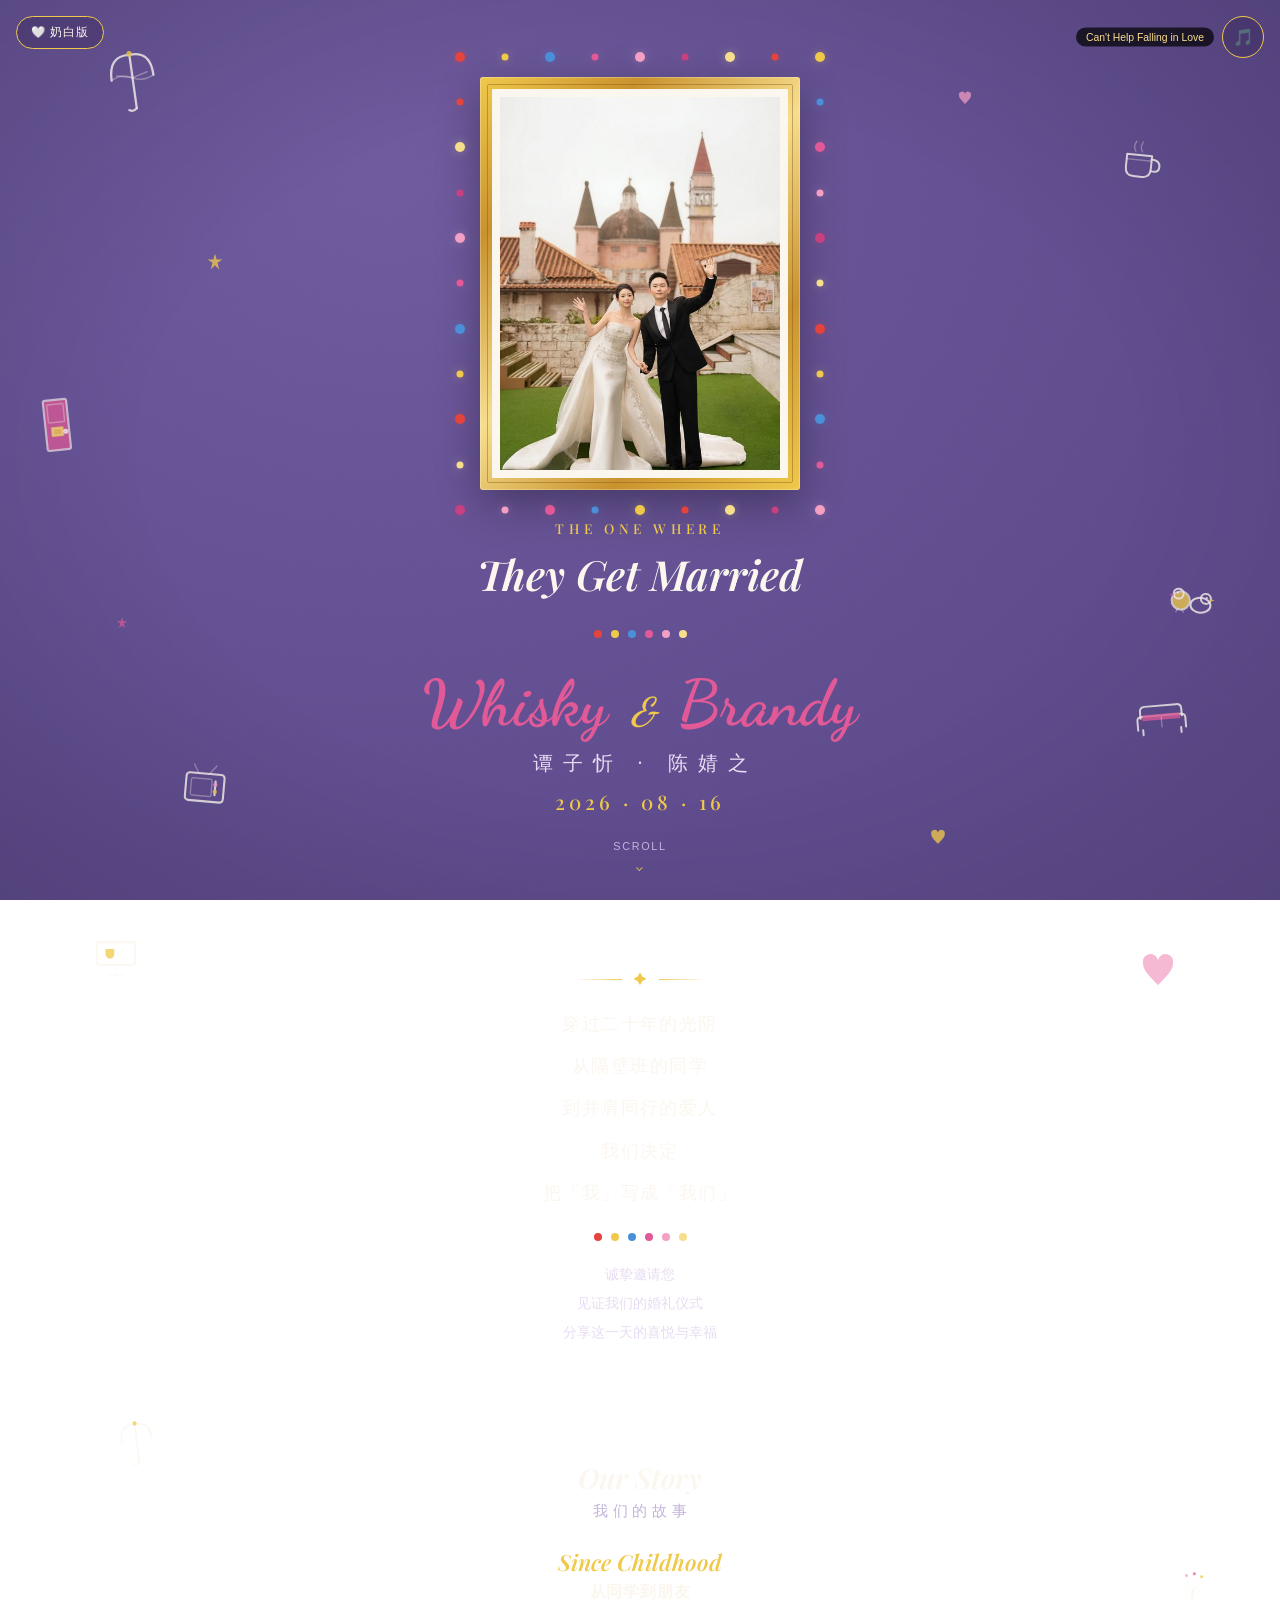
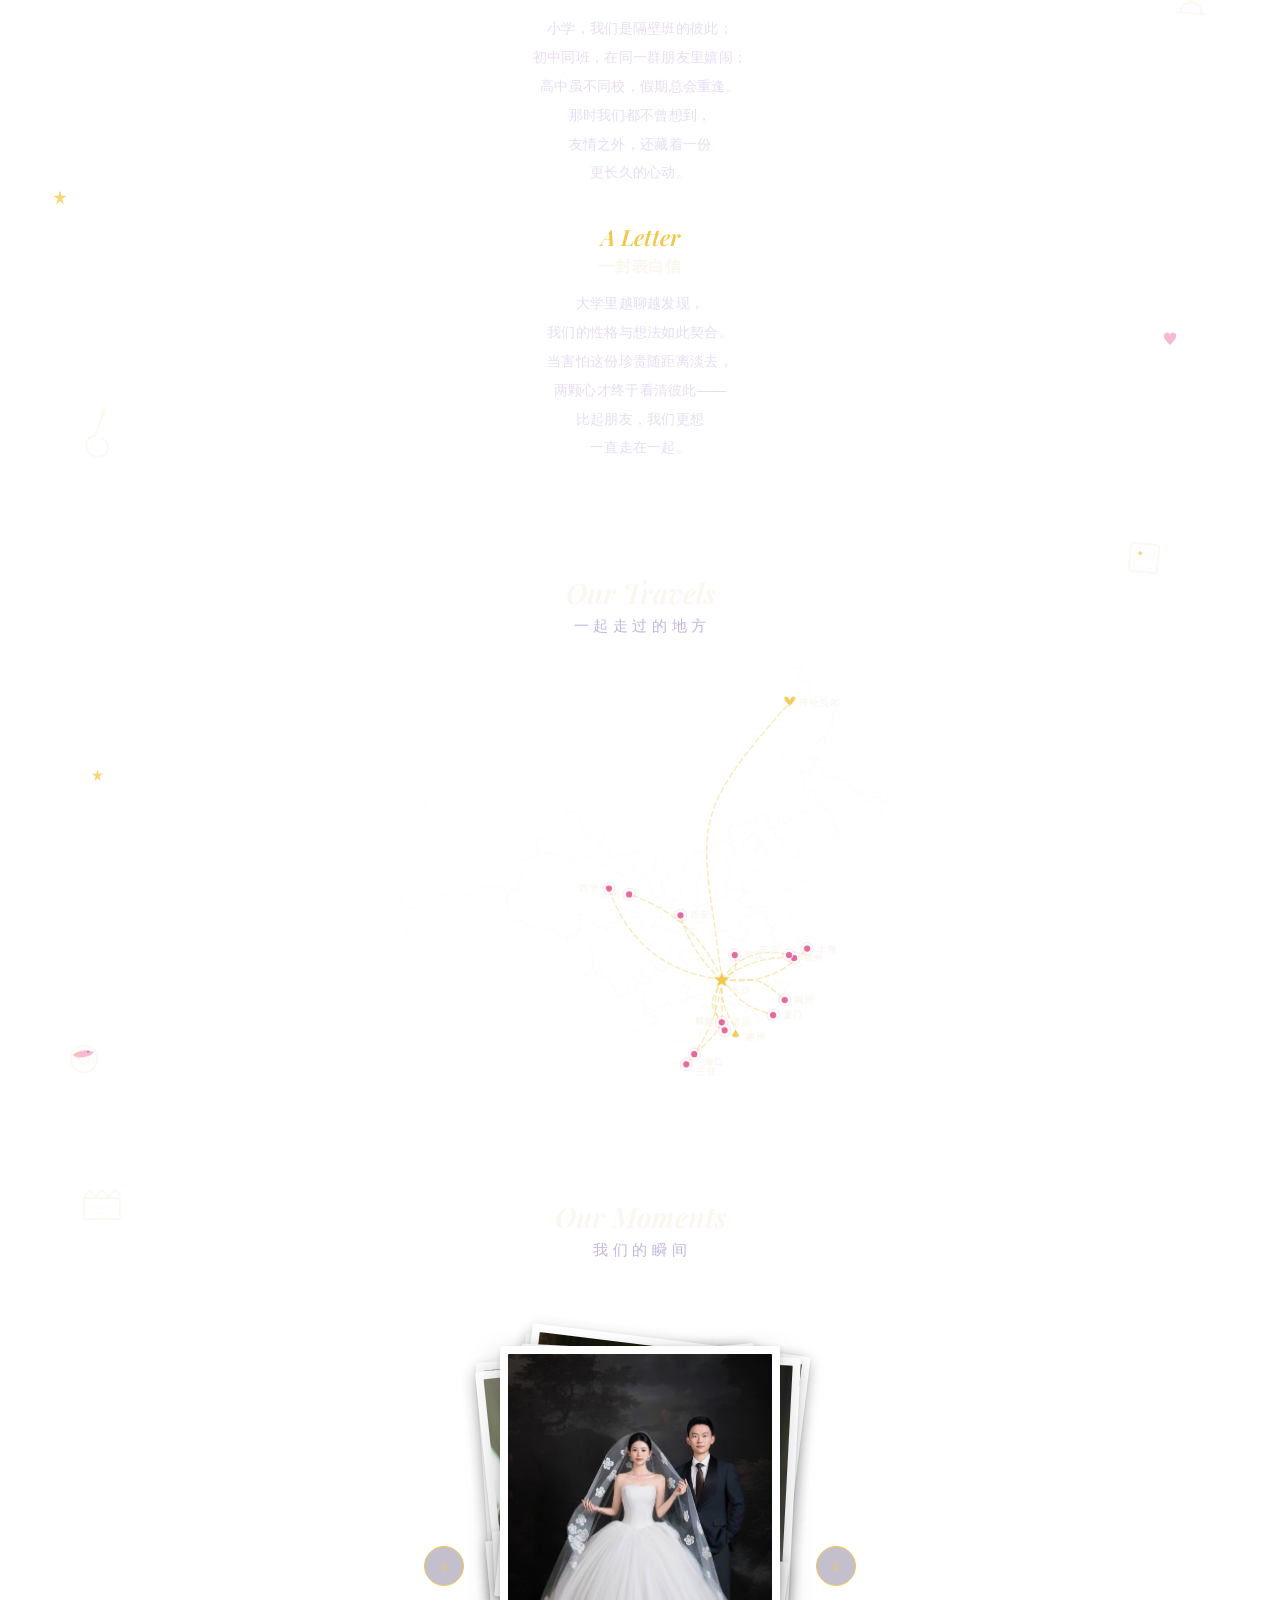
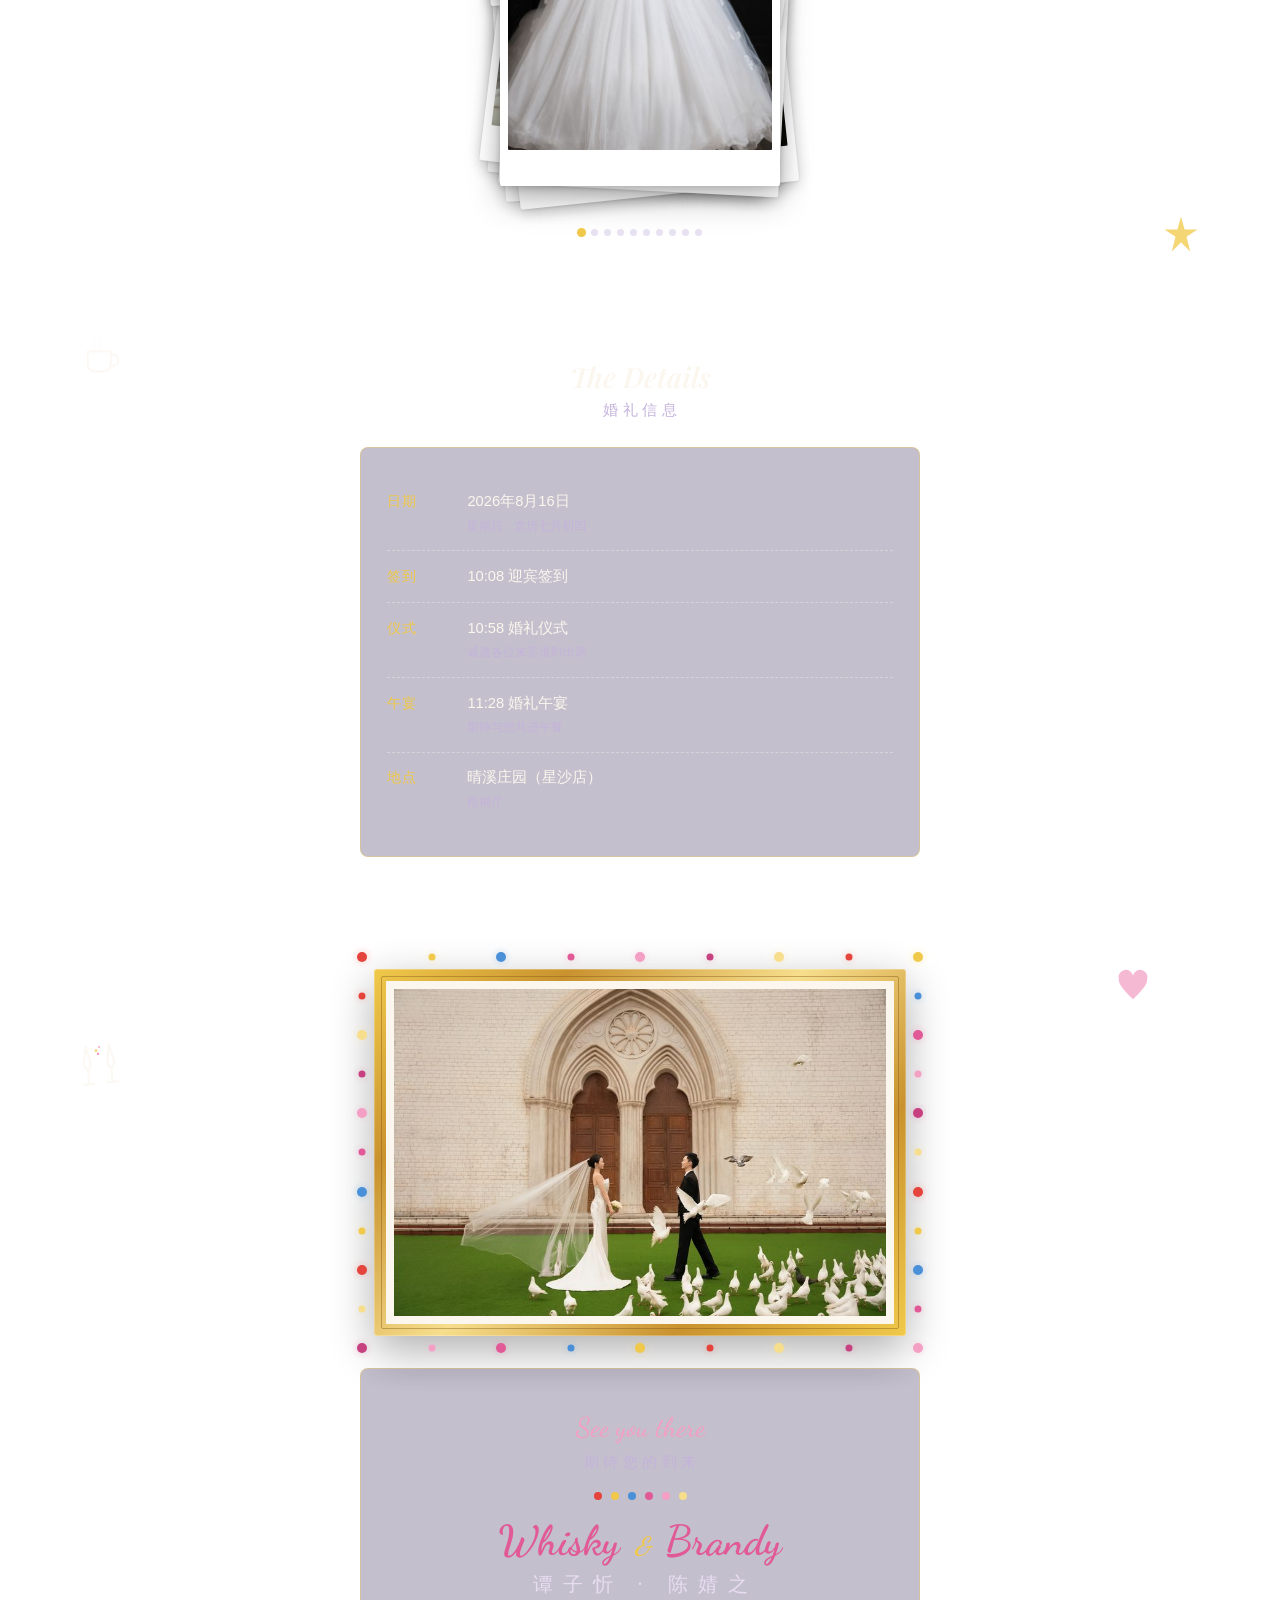
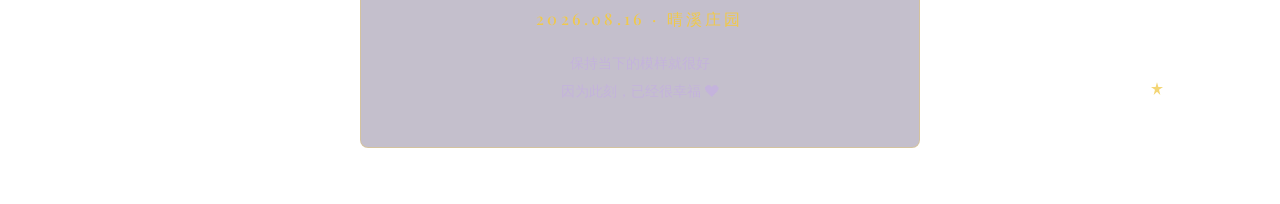
==== commit 0259ddee: "Update index.html" ====
--- a/index.html
+++ b/index.html
@@ -655,7 +655,14 @@
 .stacked-book .book-photo:nth-child(9)  { transform: rotate(-3deg) translate(-6px, -10px); z-index: 9; }
 .stacked-book .book-photo:nth-child(10) { transform: rotate(6deg) translate(-2px, 12px); z-index: 10; }
 .stacked-book .book-photo:nth-child(11) { transform: rotate(-7deg) translate(12px, -2px); z-index: 11; }
-.stacked-book .book-photo:nth-child(12) { transform: rotate(2deg) translate(2px, 6px); z-index: 12; }
+.stacked-book .book-photo:nth-child(12) { display: none; }  /* max 10 photos */
+
+/* Landscape photos take more width */
+.stacked-book .book-photo.landscape {
+  width: 88%;
+  max-width: 310px;
+  padding: 6px 6px 26px 6px;
+}
 
 /* Current photo: on top, straight, fully visible */
 .stacked-book .book-photo.current {
@@ -1061,7 +1068,6 @@
       <h3 class="section-heading">Our Moments</h3>
       <p class="section-heading-cn">我们的瞬间</p>
       <div class="stacked-book">
-        <div class="book-photo"><img src="photos/微信图片_20260705154415_16570_7.jpg" alt="婚纱照" loading="lazy"></div>
         <div class="book-photo"><img src="photos/微信图片_20260705154405_16567_7.jpg" alt="婚纱照" loading="lazy"></div>
         <div class="book-photo"><img src="photos/微信图片_20260705154409_16568_7.jpg" alt="婚纱照" loading="lazy"></div>
         <div class="book-photo"><img src="photos/微信图片_20260705154105_16560_7.jpg" alt="婚纱照" loading="lazy"></div>
@@ -1071,7 +1077,6 @@
         <div class="book-photo"><img src="photos/微信图片_20260705154035_16555_7.jpg" alt="婚纱照" loading="lazy"></div>
         <div class="book-photo"><img src="photos/微信图片_20260705154046_16557_7.jpg" alt="婚纱照" loading="lazy"></div>
         <div class="book-photo"><img src="photos/微信图片_20260705154056_16558_7.jpg" alt="婚纱照" loading="lazy"></div>
-        <div class="book-photo"><img src="photos/微信图片_20260705154353_16562_7.jpg" alt="婚纱照" loading="lazy"></div>
         <div class="book-photo"><img src="photos/微信图片_20260705154424_16573_7.jpg" alt="婚纱照" loading="lazy"></div>
       </div>
     </div>
@@ -1285,8 +1290,21 @@
 
       var currentIdx = 0;
 
-      // Set first photo as current
+      // Detect landscape photos & set first as current
+      photos.forEach(function (photo) {
+        var img = photo.querySelector('img');
+        if (img) {
+          if (img.complete) checkLandscape(img, photo);
+          else img.addEventListener('load', function () { checkLandscape(img, photo); });
+        }
+      });
       photos[0].classList.add('current');
+
+      function checkLandscape(img, photo) {
+        if (img.naturalWidth > img.naturalHeight * 1.15) {
+          photo.classList.add('landscape');
+        }
+      }
 
       // Build dot indicators
       var dots = document.createElement('div');
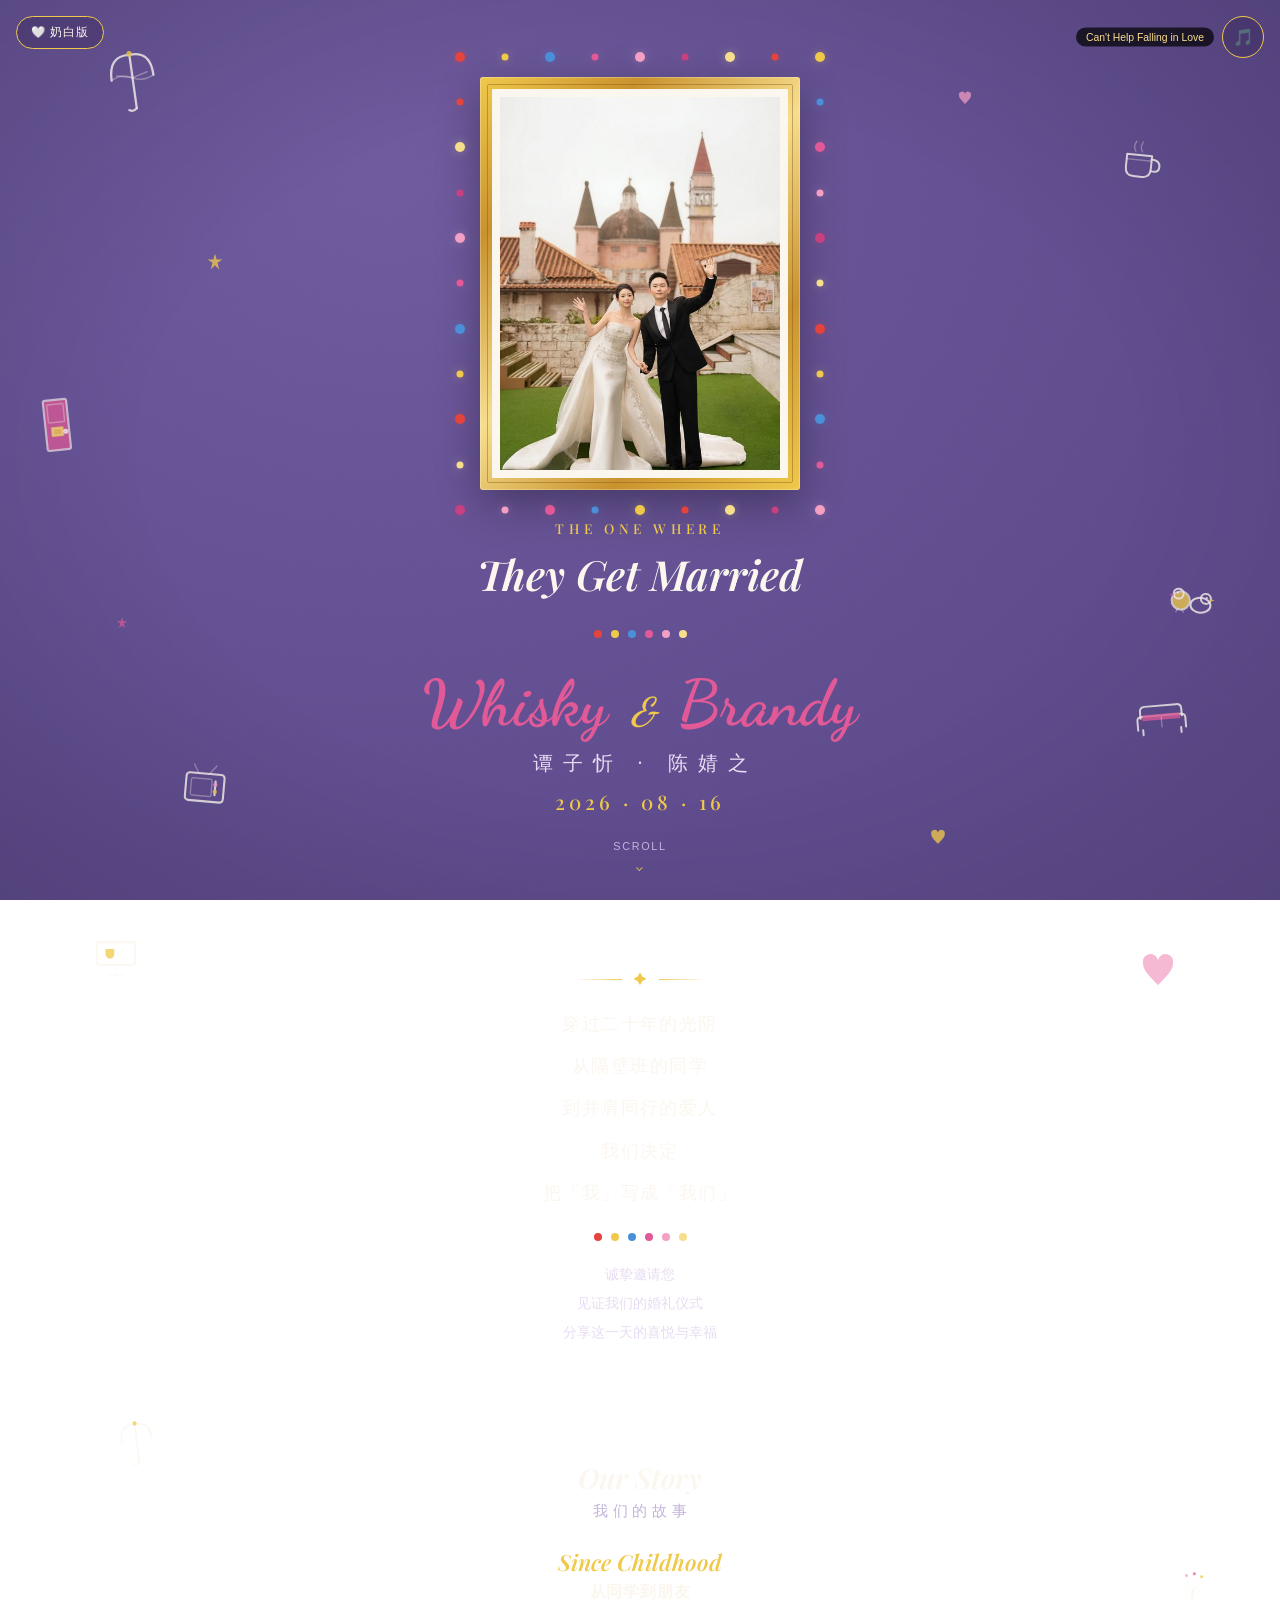
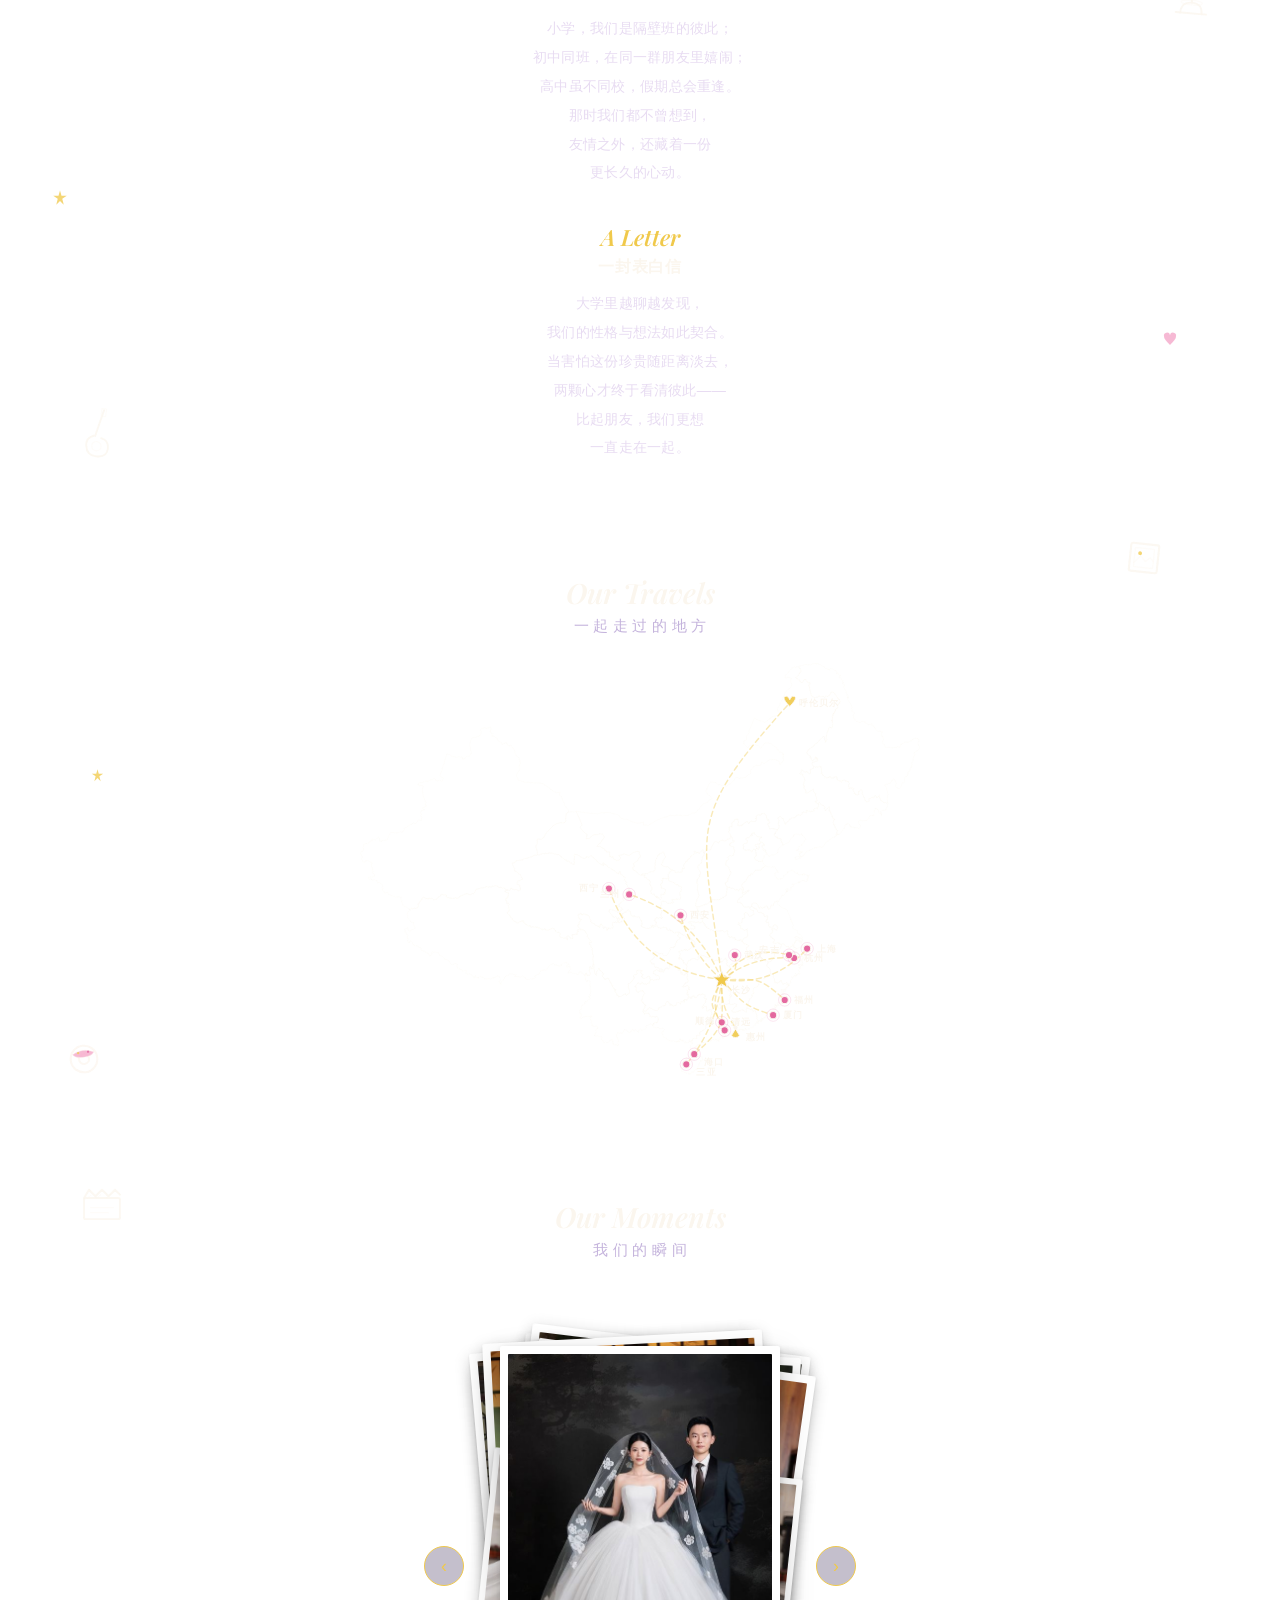
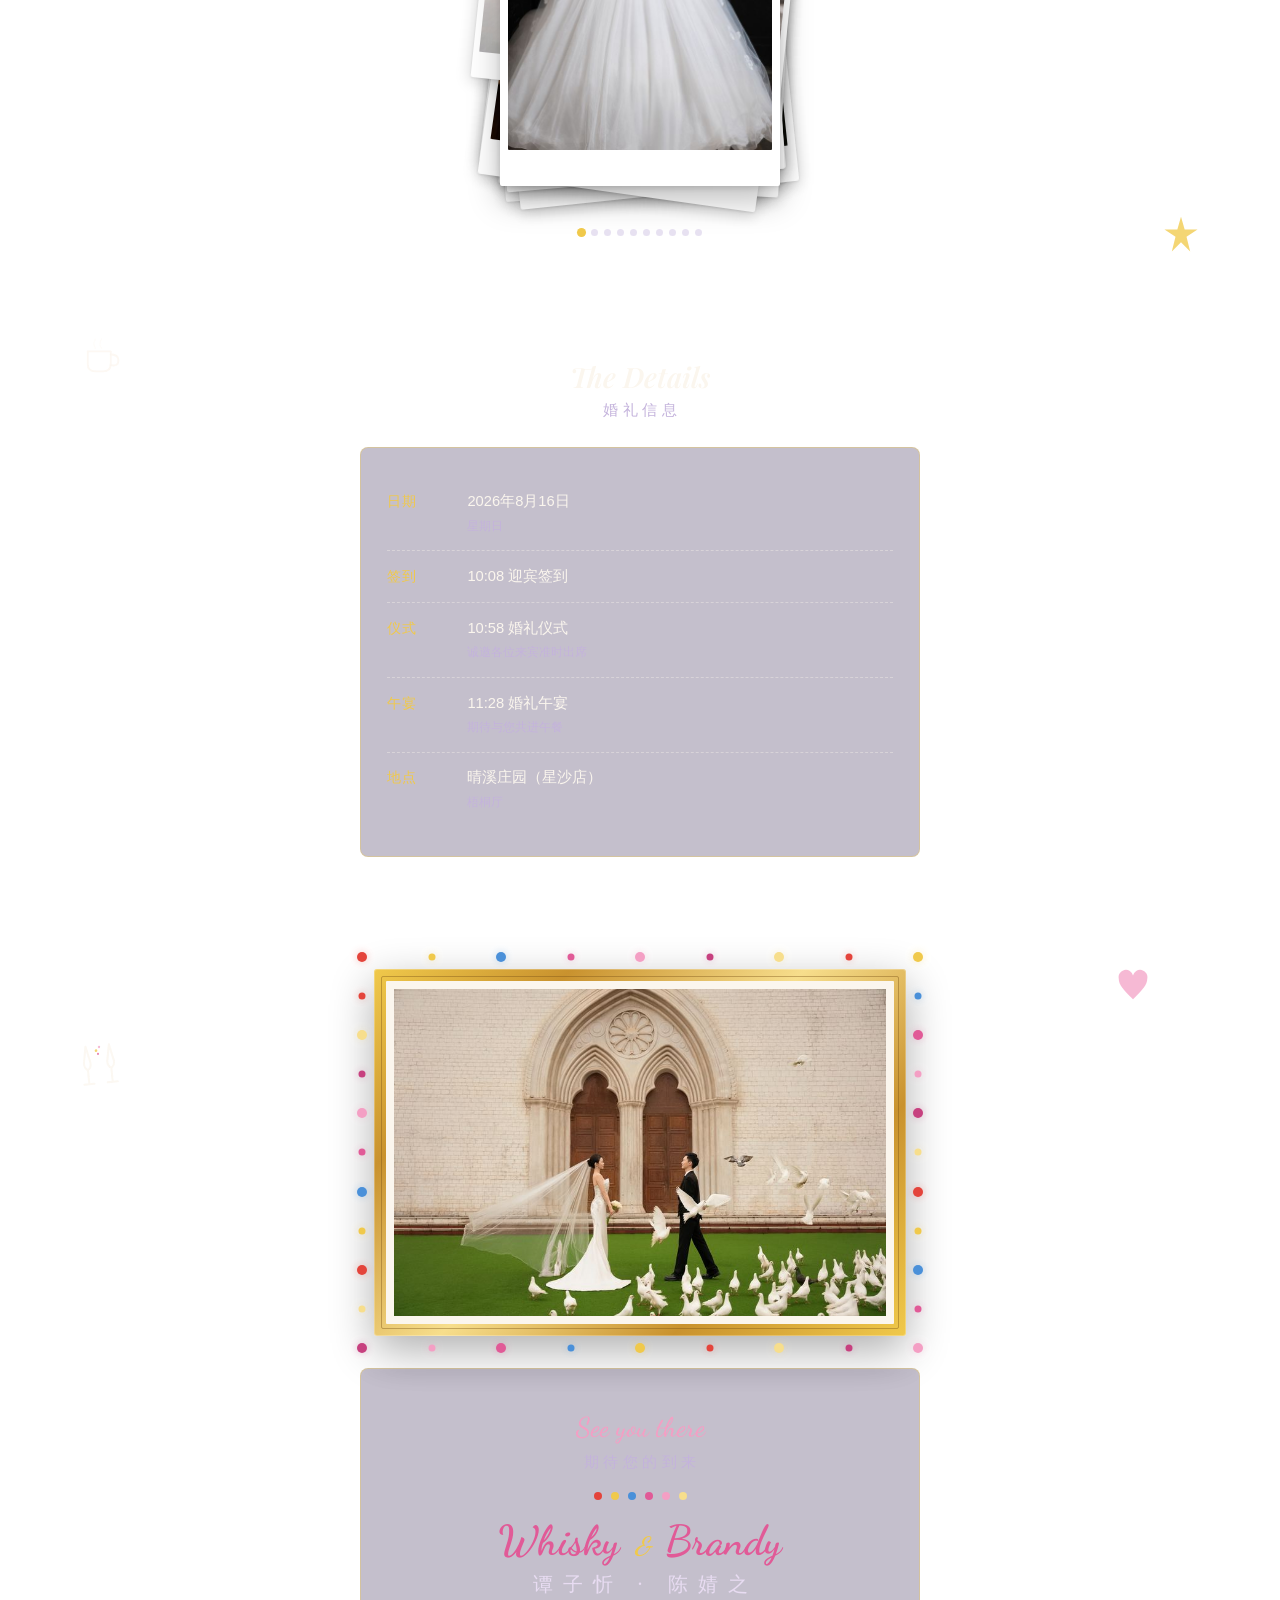
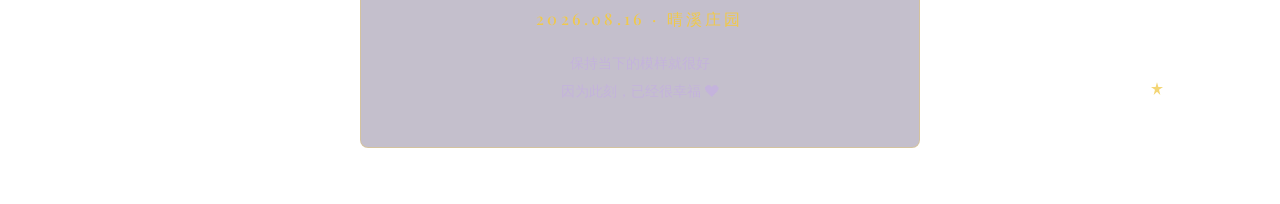
==== commit 2f0c5de6: "Update index.html" ====
--- a/index.html
+++ b/index.html
@@ -1074,10 +1074,10 @@
         <div class="book-photo"><img src="photos/微信图片_20260705153856_16541_7.jpg" alt="婚纱照" loading="lazy"></div>
         <div class="book-photo"><img src="photos/微信图片_20260705153900_16542_7.jpg" alt="婚纱照" loading="lazy"></div>
         <div class="book-photo"><img src="photos/微信图片_20260705154031_16553_7.jpg" alt="婚纱照" loading="lazy"></div>
-        <div class="book-photo"><img src="photos/微信图片_20260705154035_16555_7.jpg" alt="婚纱照" loading="lazy"></div>
-        <div class="book-photo"><img src="photos/微信图片_20260705154046_16557_7.jpg" alt="婚纱照" loading="lazy"></div>
-        <div class="book-photo"><img src="photos/微信图片_20260705154056_16558_7.jpg" alt="婚纱照" loading="lazy"></div>
-        <div class="book-photo"><img src="photos/微信图片_20260705154424_16573_7.jpg" alt="婚纱照" loading="lazy"></div>
+        <div class="book-photo"><img src="photos/photo_09.jpg" alt="婚纱照" loading="lazy"></div>
+        <div class="book-photo"><img src="photos/photo_10.jpg" alt="婚纱照" loading="lazy"></div>
+        <div class="book-photo"><img src="photos/photo_11.jpg" alt="婚纱照" loading="lazy"></div>
+        <div class="book-photo"><img src="photos/photo_12.jpg" alt="婚纱照" loading="lazy"></div>
       </div>
     </div>
   </section>
@@ -1095,7 +1095,7 @@
       <h3 class="section-heading">The Details</h3>
       <p class="section-heading-cn">婚礼信息</p>
       <div class="info-panel">
-        <div class="info-row"><span class="label">日期</span><span class="value">2026年8月16日<span class="sub">星期日 · 农历七月初四</span></span></div>
+        <div class="info-row"><span class="label">日期</span><span class="value">2026年8月16日<span class="sub">星期日</span></span></div>
         <div class="info-row"><span class="label">签到</span><span class="value">10:08 迎宾签到</span></div>
         <div class="info-row"><span class="label">仪式</span><span class="value">10:58 婚礼仪式<span class="sub">诚邀各位来宾准时出席</span></span></div>
         <div class="info-row"><span class="label">午宴</span><span class="value">11:28 婚礼午宴<span class="sub">期待与您共进午餐</span></span></div>
